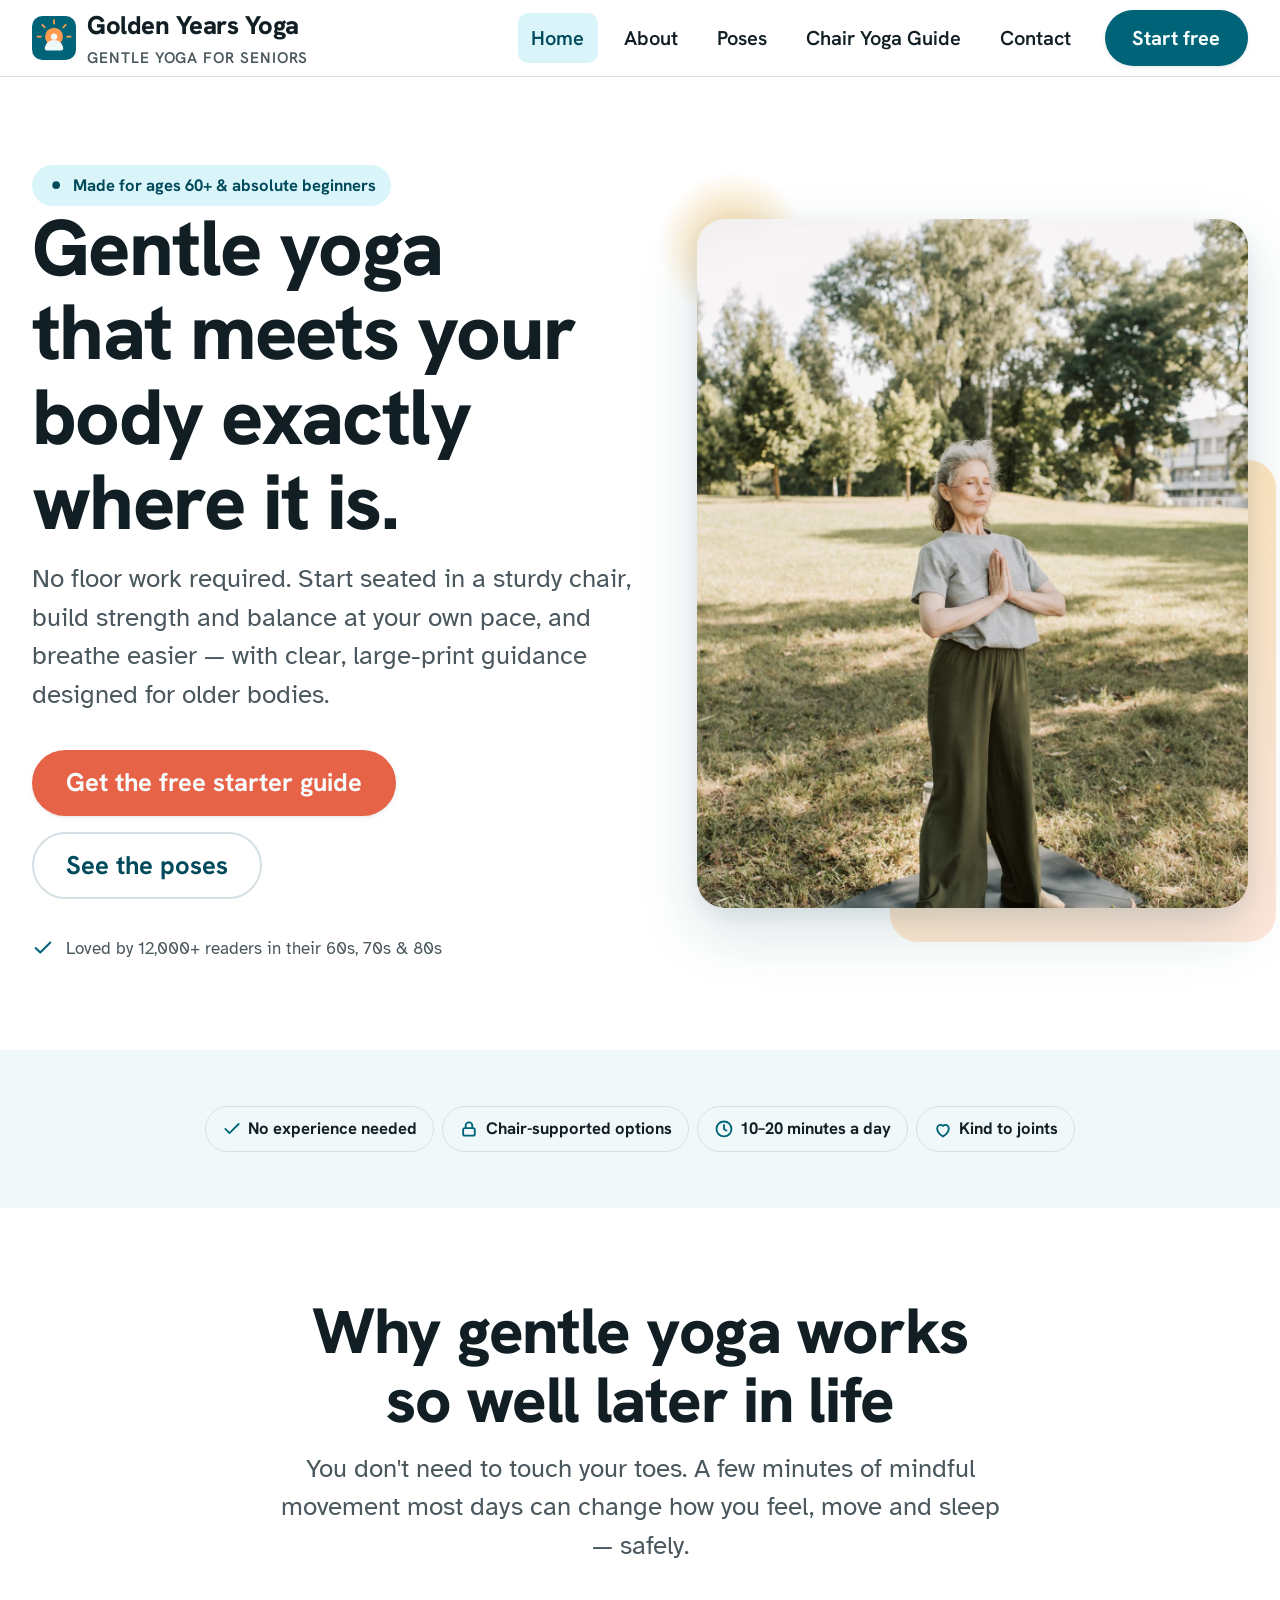
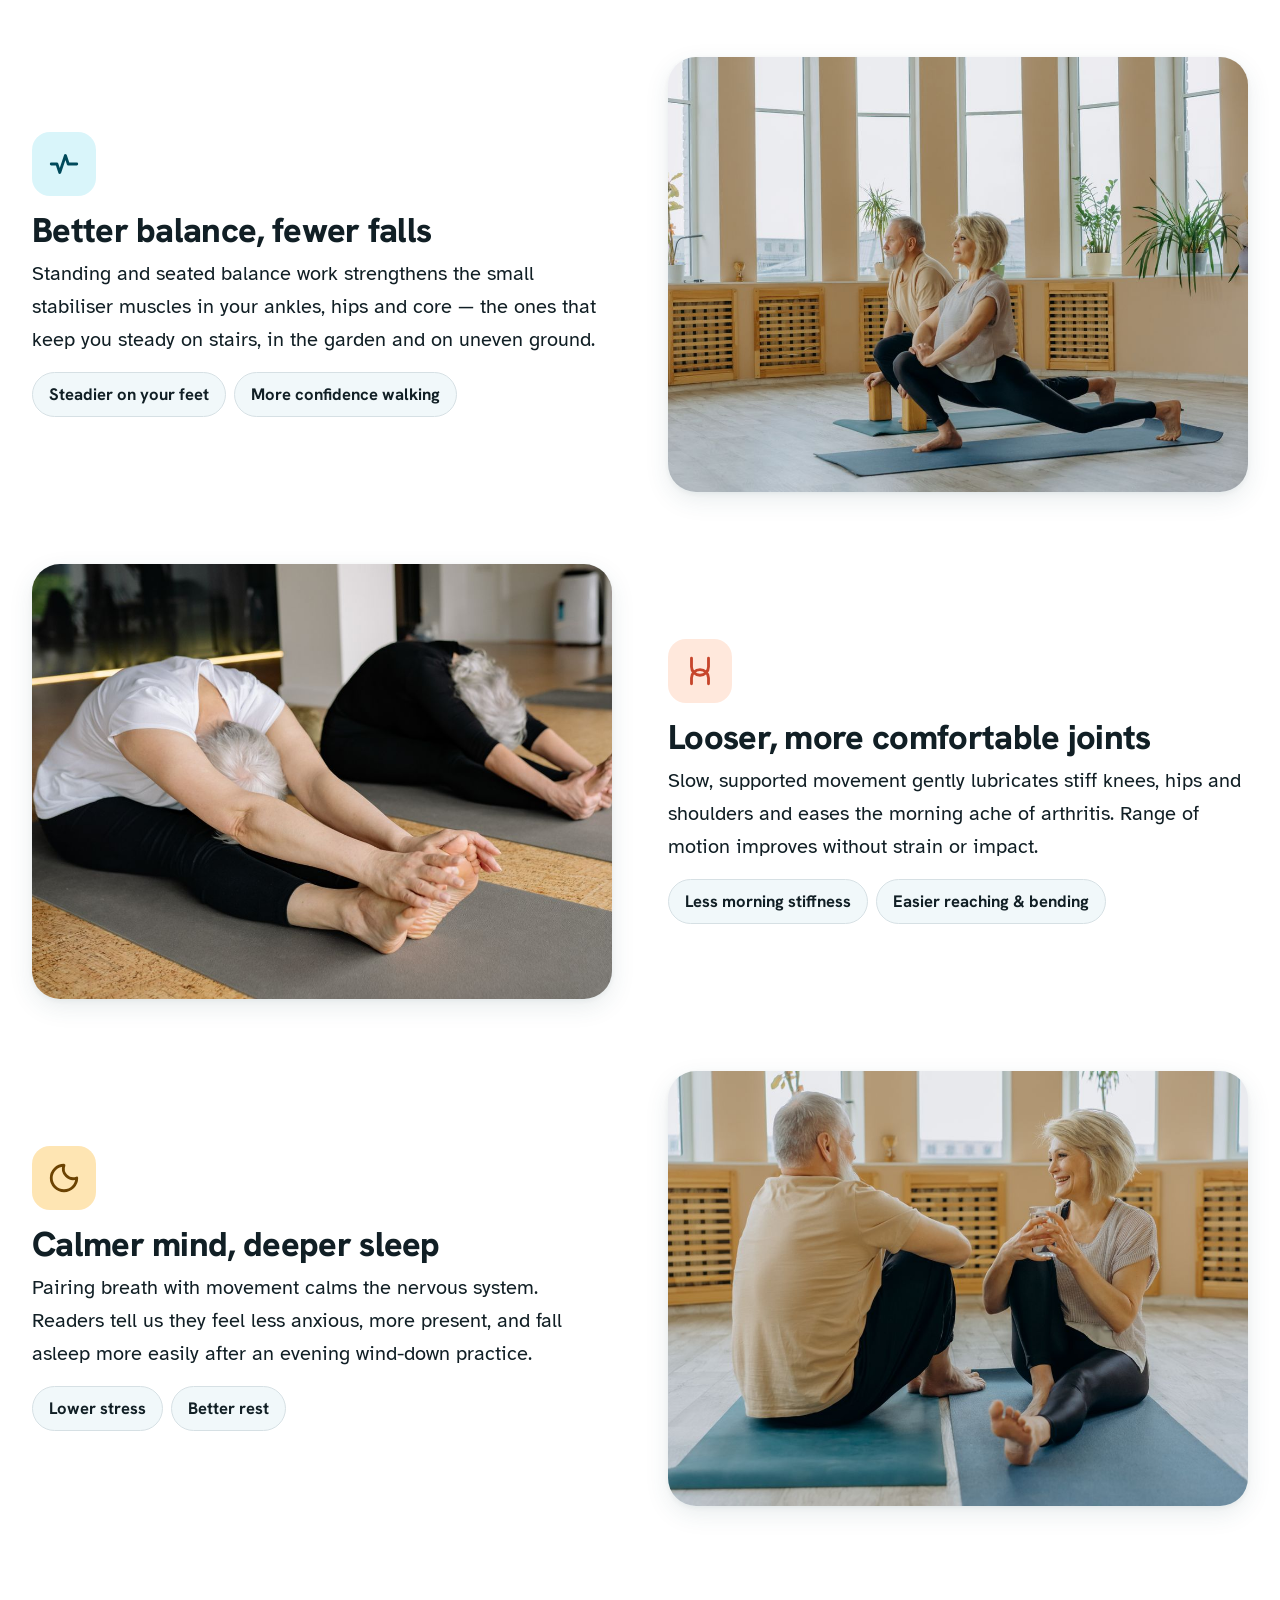
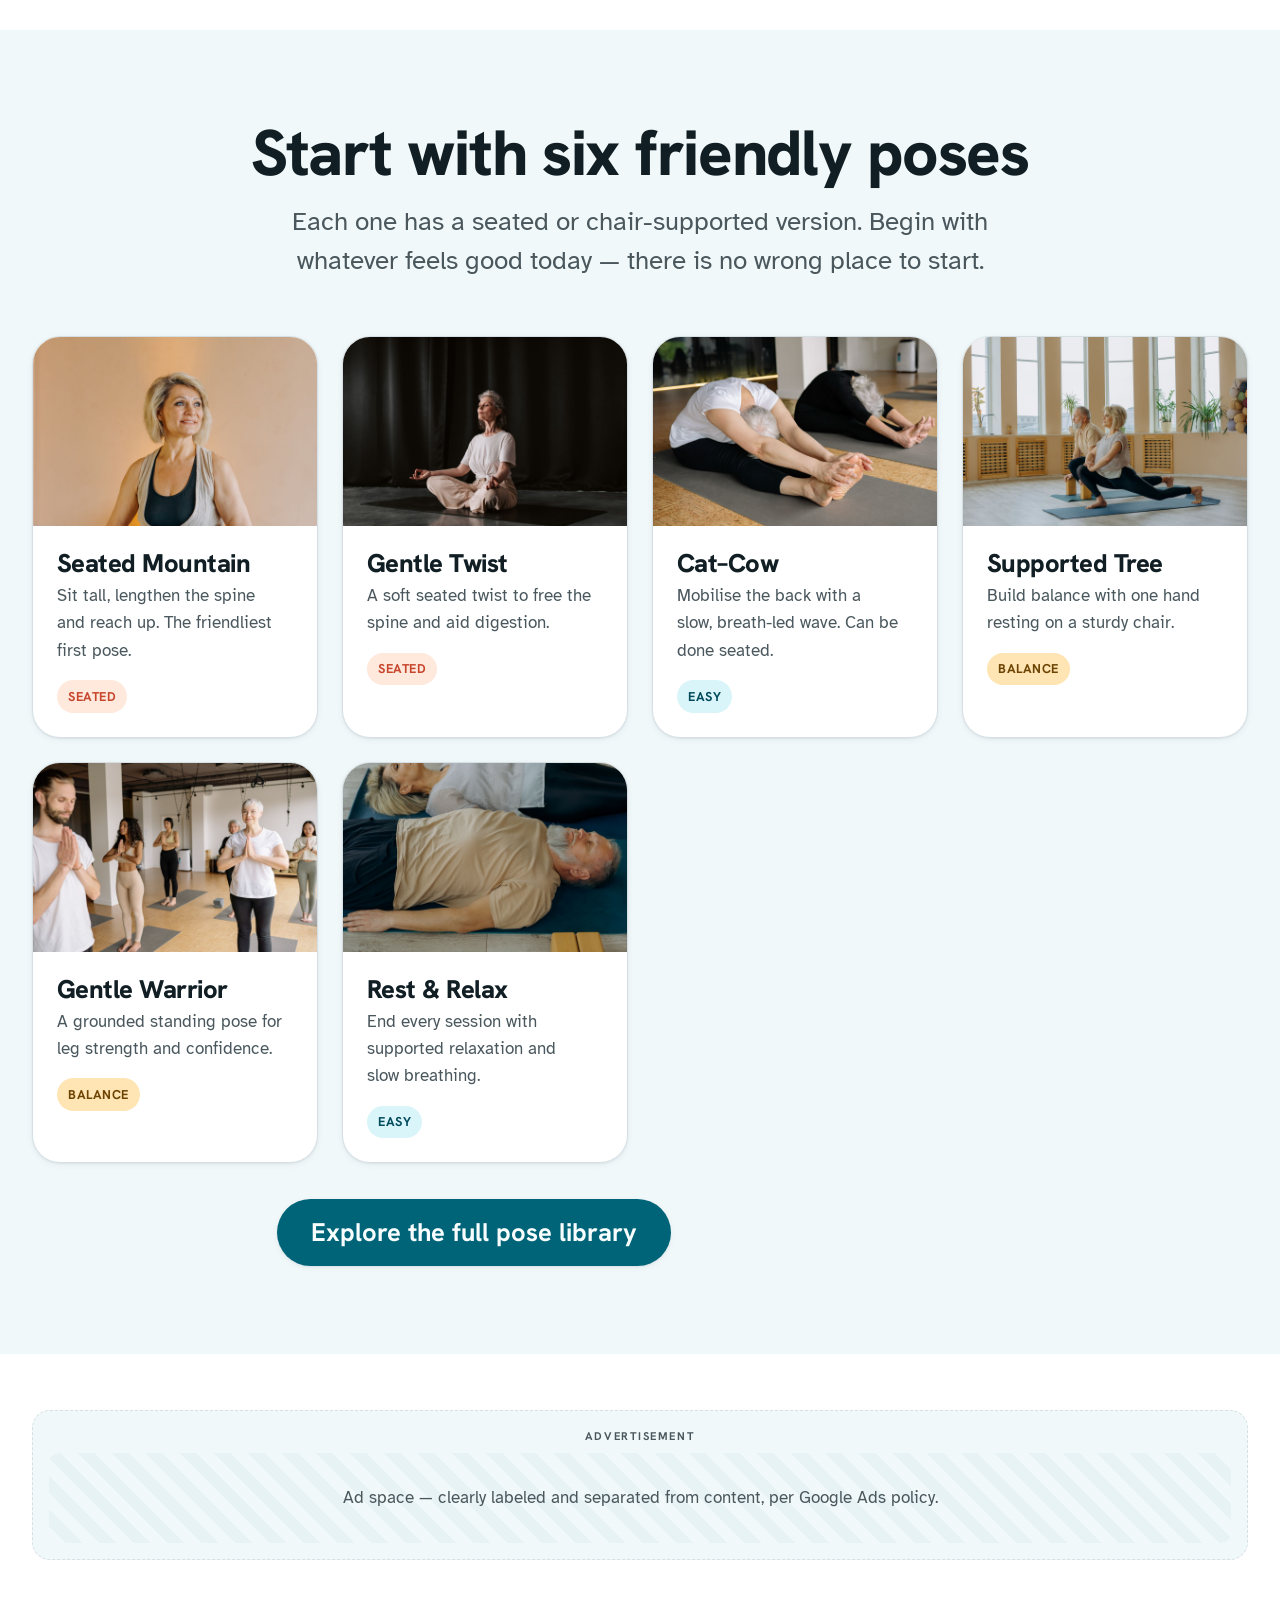
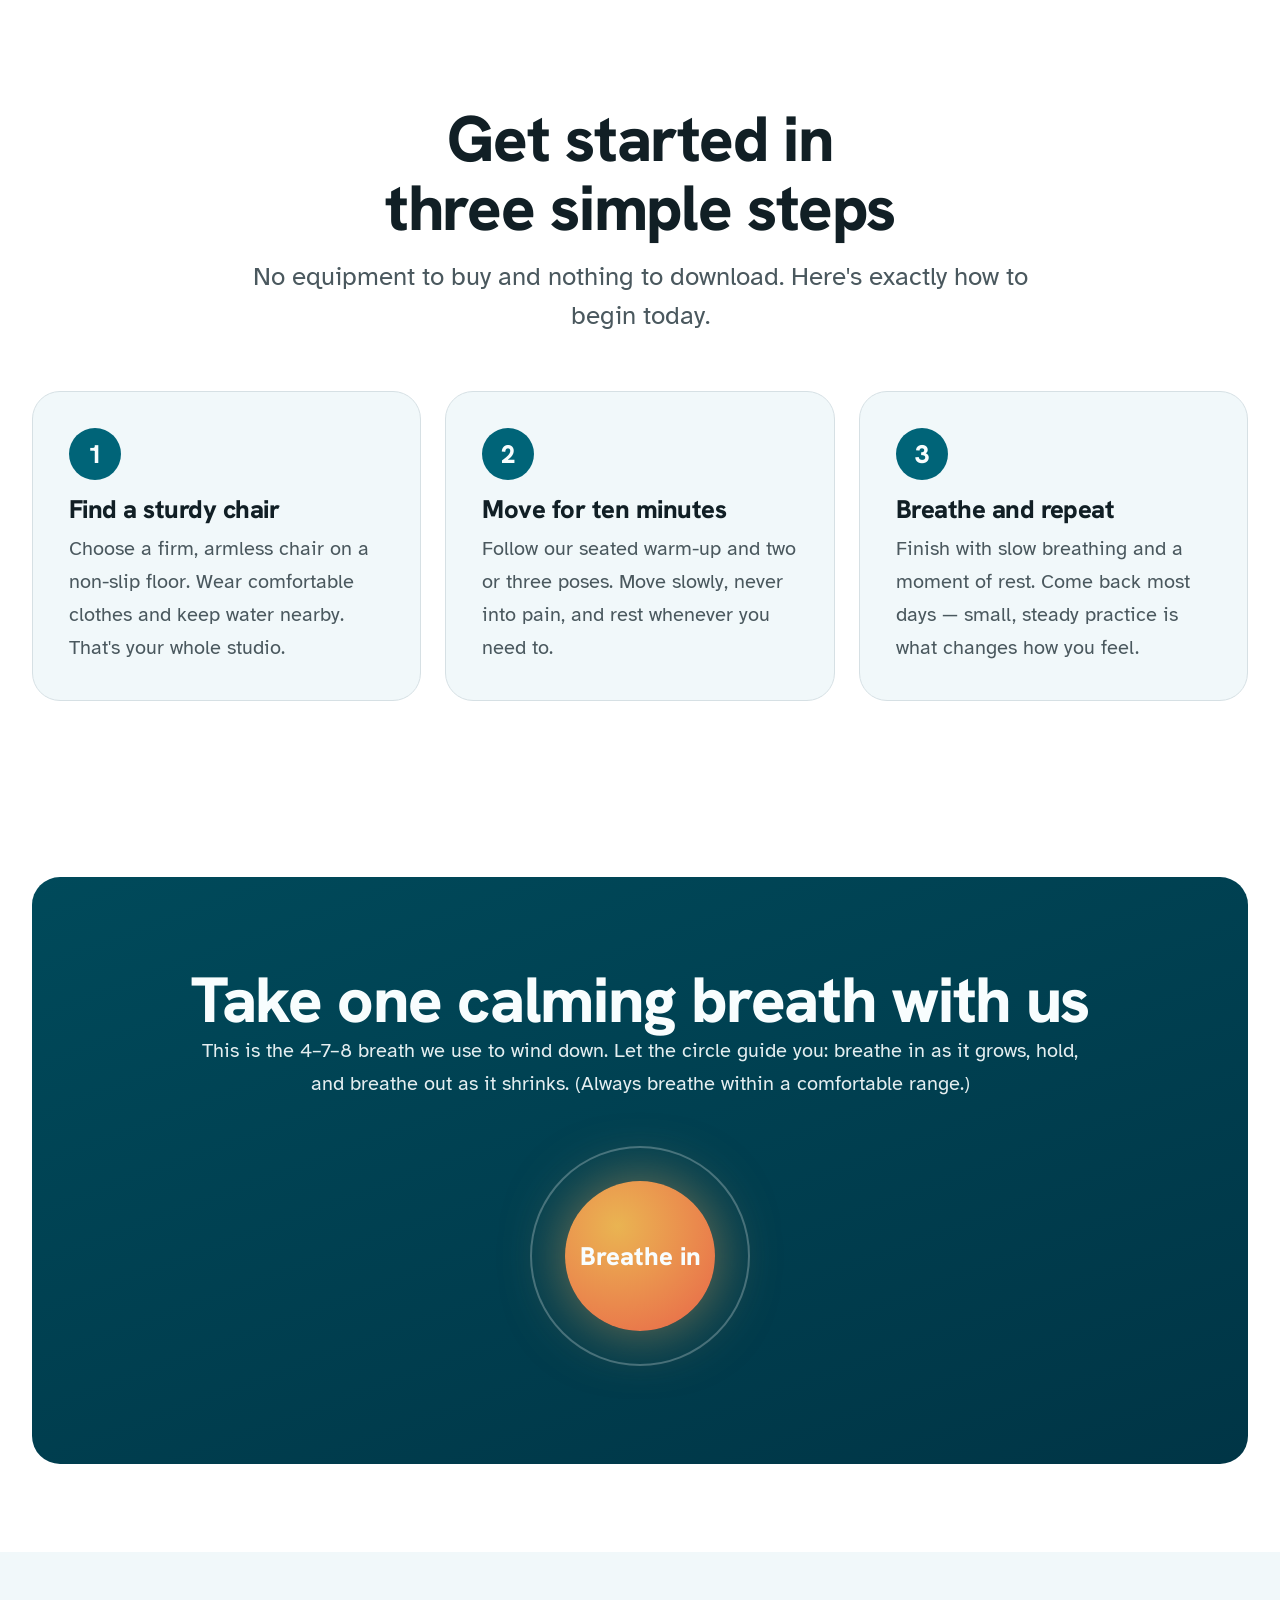
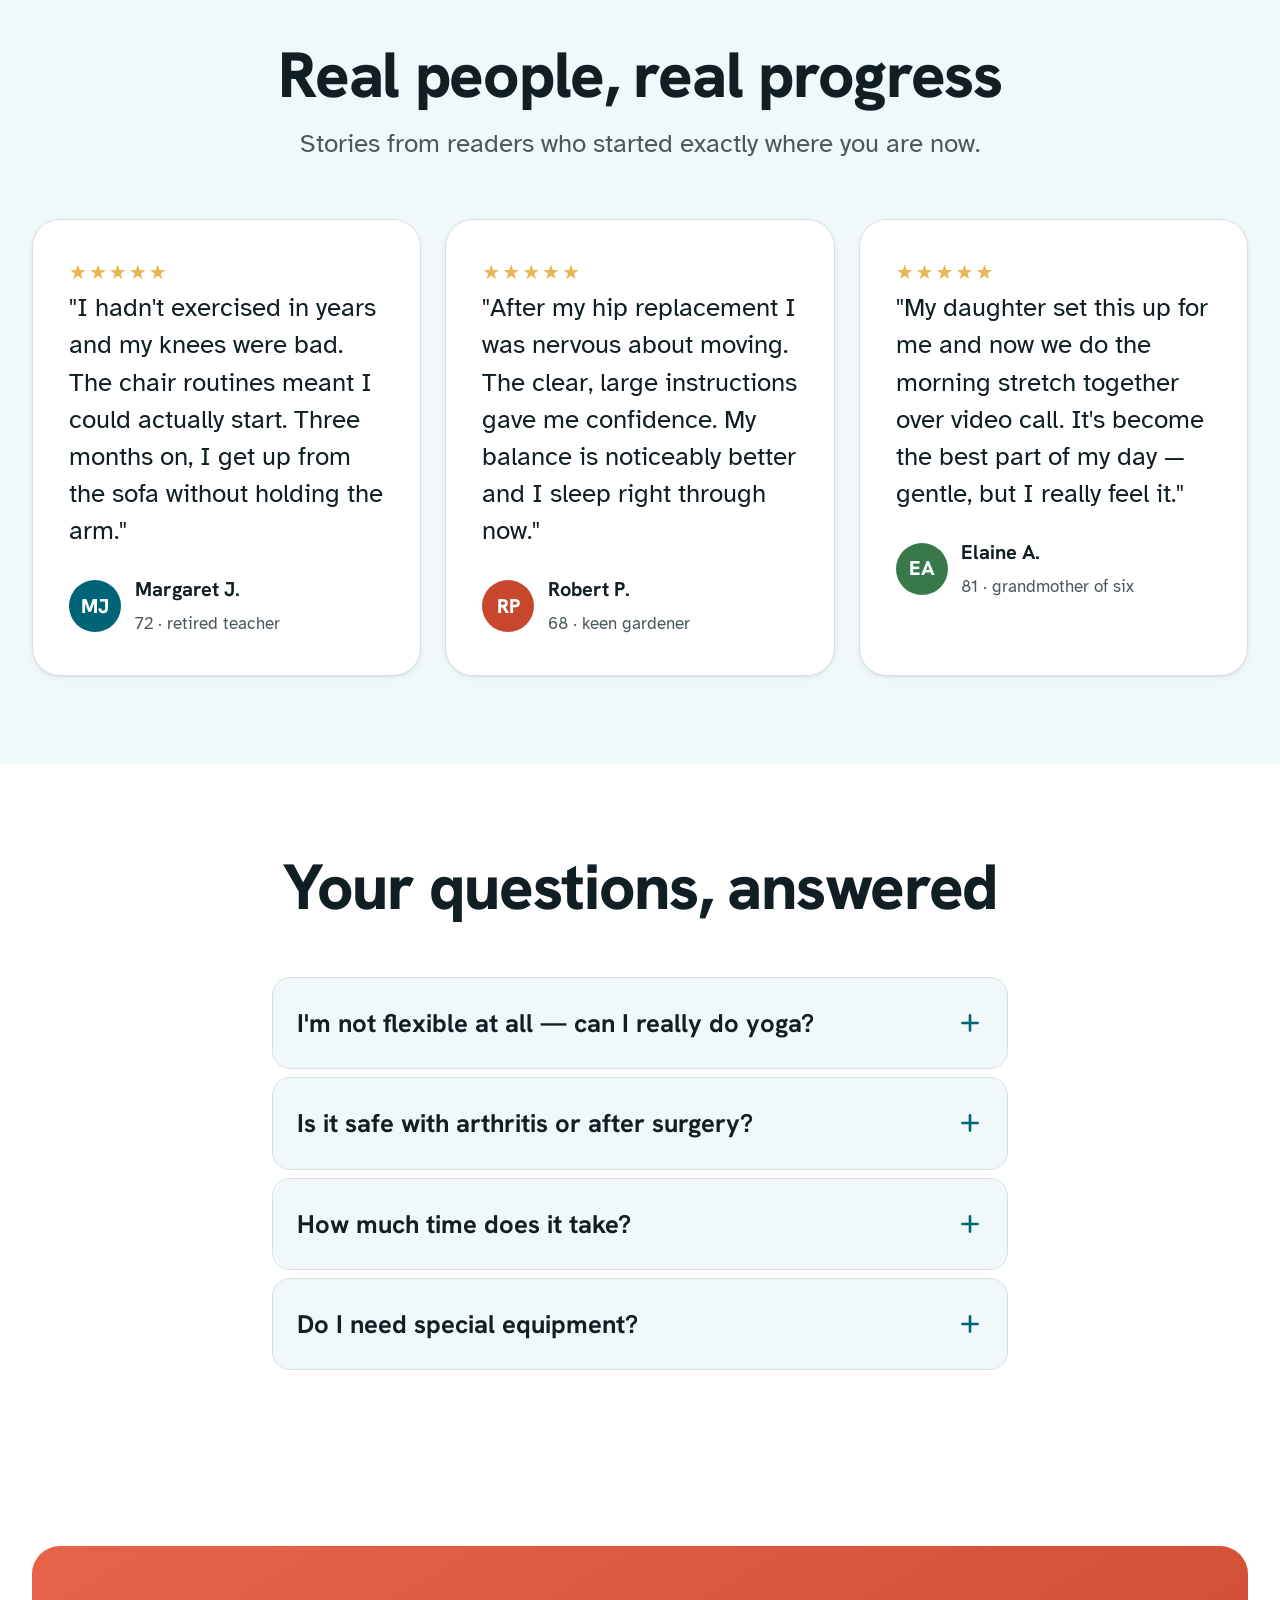
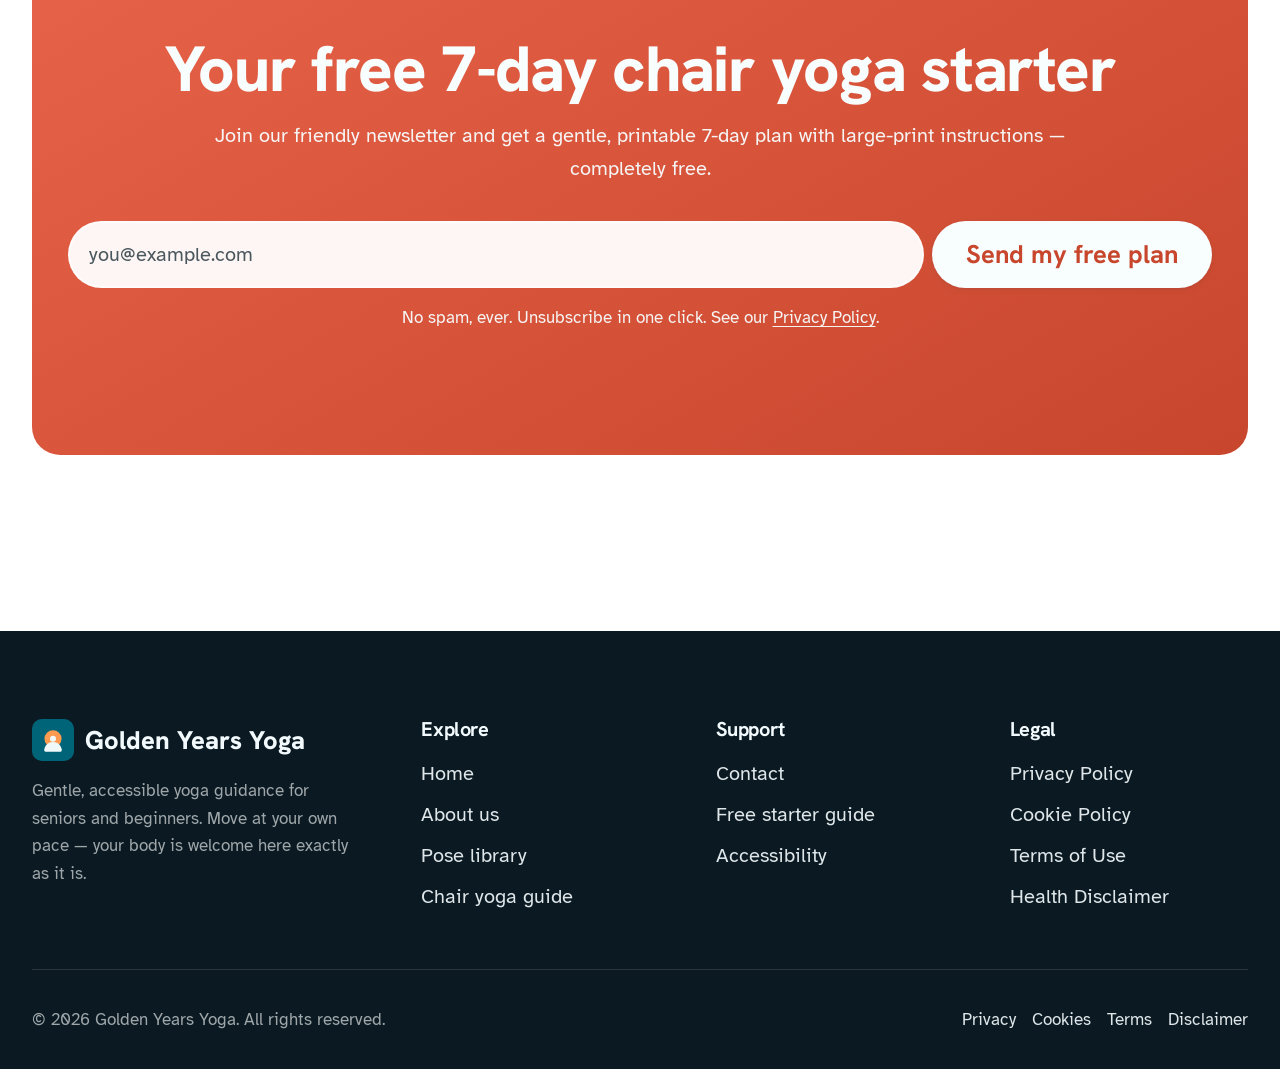
==== index.html @ d4f3085a "Update and rename index.htmll to index.html" ====
<!DOCTYPE html>
<html lang="en">
<head>
<!-- Privacy-friendly analytics by Plausible -->
<script async src="https://plausible.io/js/pa-NxhZZsJ4V24bDopFvyE9S.js"></script>
<script>
  window.plausible=window.plausible||function(){(plausible.q=plausible.q||[]).push(arguments)},plausible.init=plausible.init||function(i){plausible.o=i||{}};
  plausible.init()
</script>




  
  <meta charset="UTF-8" />
  <meta name="viewport" content="width=device-width, initial-scale=1.0" />
  <title>Golden Years Yoga — Gentle, Safe Yoga for Seniors & Beginners</title>
  <meta name="description" content="Golden Years Yoga makes gentle, joint-friendly yoga simple for seniors. Chair-supported poses, balance work and breathing — clear, large-print guidance you can start at home today, no experience needed." />
  <meta name="keywords" content="yoga for seniors, chair yoga, gentle yoga, senior fitness, balance exercises, yoga for beginners over 60" />
  <meta name="author" content="Golden Years Yoga" />
  <meta name="robots" content="index, follow" />
  <link rel="canonical" href="https://www.goldenyearsyoga.com/" />
  <meta name="theme-color" content="#15616d" />


  <!-- Open Graph -->
  <meta property="og:type" content="website" />
  <meta property="og:title" content="Golden Years Yoga — Gentle, Safe Yoga for Seniors" />
  <meta property="og:description" content="Chair-supported poses, balance and breathing for seniors. Clear, large-print guidance you can start at home today." />
  <meta property="og:url" content="https://www.goldenyearsyoga.com/" />

  <link rel="icon" type="image/svg+xml" href="assets/img/favicon.svg" />
  <link rel="apple-touch-icon" href="assets/img/favicon.svg" />
  <link rel="manifest" href="site.webmanifest" />

  <link rel="preconnect" href="https://fonts.googleapis.com" />
  <link rel="preconnect" href="https://fonts.gstatic.com" crossorigin />
  <link href="https://fonts.googleapis.com/css2?family=Hanken+Grotesk:wght@500;600;700;800&family=Atkinson+Hyperlegible:wght@400;700&display=swap" rel="stylesheet" />
  <link rel="stylesheet" href="assets/css/styles.css" />

  <!-- Structured data: Organization + medical-adjacent disclaimer context -->
  <script type="application/ld+json">
  {
    "@context": "https://schema.org",
    "@type": "Organization",
    "name": "Golden Years Yoga",
    "url": "https://www.goldenyearsyoga.com/",
    "description": "Gentle, chair-friendly yoga guidance for seniors and beginners.",
    "email": "contact@goldenyearsyoga.com",
    "areaServed": "Worldwide"
  }
  </script>
</head>
<body>
  <a class="skip-link" href="#main">Skip to main content</a>

  <!-- ============================ HEADER ============================ -->
  <header class="site-header">
    <div class="container">
      <nav class="nav" aria-label="Primary">
        <a class="brand" href="index.html" aria-label="Golden Years Yoga home">
          <svg class="brand__mark" viewBox="0 0 64 64" aria-hidden="true">
            <rect width="64" height="64" rx="15" fill="oklch(0.46 0.092 215)"/>
            <circle cx="32" cy="30" r="13" fill="oklch(0.78 0.15 55)"/>
            <g stroke="oklch(0.78 0.15 55)" stroke-width="2.6" stroke-linecap="round">
              <line x1="32" y1="6" x2="32" y2="11"/><line x1="15" y1="13" x2="18.5" y2="16.5"/>
              <line x1="49" y1="13" x2="45.5" y2="16.5"/><line x1="8" y1="30" x2="13" y2="30"/><line x1="56" y1="30" x2="51" y2="30"/>
            </g>
            <g fill="oklch(0.975 0.01 210)">
              <circle cx="32" cy="30" r="4.6"/>
              <path d="M32 35c-7 0-12 4.6-13.4 11.4-.4 2 1.1 3.6 3.1 3.6h20.6c2 0 3.5-1.6 3.1-3.6C44 39.6 39 35 32 35Z"/>
            </g>
          </svg>
          <span class="brand__name">Golden Years Yoga<small>Gentle yoga for seniors</small></span>
        </a>

        <button class="nav__toggle" aria-expanded="false" aria-controls="primary-nav" aria-label="Open menu">
          <svg viewBox="0 0 24 24" fill="none" stroke="currentColor" stroke-width="2.4" stroke-linecap="round"><line x1="4" y1="7" x2="20" y2="7"/><line x1="4" y1="12" x2="20" y2="12"/><line x1="4" y1="17" x2="20" y2="17"/></svg>
        </button>

        <ul class="nav__links" id="primary-nav">
          <li><a href="index.html" aria-current="page">Home</a></li>
          <li><a href="about.html">About</a></li>
          <li><a href="poses.html">Poses</a></li>
          <li><a href="chair-yoga.html">Chair Yoga Guide</a></li>
          <li><a href="contact.html">Contact</a></li>
          <li class="nav__cta"><a class="btn btn--primary" href="contact.html#start">Start free</a></li>
        </ul>
      </nav>
    </div>
  </header>

  <main id="main">
    <!-- ============================ HERO ============================ -->
    <section class="hero">
      <div class="container">
        <div class="hero__grid">
          <div class="hero__copy">
            <span class="eyebrow reveal">
              <svg viewBox="0 0 24 24" fill="currentColor" aria-hidden="true"><circle cx="12" cy="12" r="5"/></svg>
              Made for ages 60+ &amp; absolute beginners
            </span>
            <h1 class="reveal" data-delay="60">Gentle yoga that meets your body exactly where it is.</h1>
            <p class="lede reveal" data-delay="120">No floor work required. Start seated in a sturdy chair, build strength and balance at your own pace, and breathe easier — with clear, large-print guidance designed for older bodies.</p>
            <div class="hero__cta reveal" data-delay="180">
              <a class="btn btn--accent btn--lg" href="contact.html#start">Get the free starter guide</a>
              <a class="btn btn--ghost btn--lg" href="poses.html">See the poses</a>
            </div>
            <p class="hero__trust reveal" data-delay="240">
              <svg viewBox="0 0 24 24" width="22" height="22" fill="none" stroke="oklch(0.46 0.092 215)" stroke-width="2.2" stroke-linecap="round" stroke-linejoin="round" aria-hidden="true"><path d="M20 6 9 17l-5-5"/></svg>
              Loved by 12,000+ readers in their 60s, 70s &amp; 80s
            </p>
          </div>

          <!-- Hero photograph -->
          <div class="hero__art reveal" data-delay="120">
            <img src="assets/img/photos/p8939949.jpg" width="1200" height="1500"
                 alt="An older woman standing barefoot on a mat in a sunlit park, eyes closed and palms together at her heart in a calm, centring breath."
                 fetchpriority="high" />
          </div>
        </div>
      </div>
    </section>

    <!-- ===================== REASSURANCE STRIP ===================== -->
    <section class="section--tight bg-surface">
      <div class="container">
        <ul class="pill-row reveal" style="justify-content:center">
          <li class="pill"><svg viewBox="0 0 24 24" fill="none" stroke="currentColor" stroke-width="2.2" stroke-linecap="round" stroke-linejoin="round" aria-hidden="true"><path d="M20 6 9 17l-5-5"/></svg> No experience needed</li>
          <li class="pill"><svg viewBox="0 0 24 24" fill="none" stroke="currentColor" stroke-width="2.2" stroke-linecap="round" stroke-linejoin="round" aria-hidden="true"><rect x="5" y="11" width="14" height="9" rx="2"/><path d="M8 11V8a4 4 0 0 1 8 0v3"/></svg> Chair-supported options</li>
          <li class="pill"><svg viewBox="0 0 24 24" fill="none" stroke="currentColor" stroke-width="2.2" stroke-linecap="round" stroke-linejoin="round" aria-hidden="true"><circle cx="12" cy="12" r="9"/><path d="M12 7v5l3 2"/></svg> 10–20 minutes a day</li>
          <li class="pill"><svg viewBox="0 0 24 24" fill="none" stroke="currentColor" stroke-width="2.2" stroke-linecap="round" stroke-linejoin="round" aria-hidden="true"><path d="M12 21s-7-4.4-7-10a4 4 0 0 1 7-2.6A4 4 0 0 1 19 11c0 5.6-7 10-7 10Z"/></svg> Kind to joints</li>
        </ul>
      </div>
    </section>

    <!-- ========================= BENEFITS ========================= -->
    <section class="section" aria-labelledby="benefits-title">
      <div class="container">
        <div class="section-head section-head--center reveal">
          <h2 id="benefits-title">Why gentle yoga works so well later in life</h2>
          <p class="lede">You don't need to touch your toes. A few minutes of mindful movement most days can change how you feel, move and sleep — safely.</p>
        </div>

        <div class="features">
          <article class="feature reveal">
            <div>
              <span class="icon-chip" aria-hidden="true"><svg viewBox="0 0 24 24" fill="none" stroke="currentColor" stroke-width="2" stroke-linecap="round" stroke-linejoin="round"><path d="M3 12h4l2 6 4-12 2 6h6"/></svg></span>
              <h3>Better balance, fewer falls</h3>
              <p>Standing and seated balance work strengthens the small stabiliser muscles in your ankles, hips and core — the ones that keep you steady on stairs, in the garden and on uneven ground.</p>
              <ul class="pill-row" style="margin-top:1rem">
                <li class="pill">Steadier on your feet</li>
                <li class="pill">More confidence walking</li>
              </ul>
            </div>
            <div class="feature__art"><img src="assets/img/photos/p7500321.jpg" width="1200" height="900" alt="An older couple in a bright, plant-filled studio holding a supported low lunge, building leg and hip strength." loading="lazy" /></div>
          </article>

          <article class="feature reveal">
            <div>
              <span class="icon-chip icon-chip--accent" aria-hidden="true"><svg viewBox="0 0 24 24" fill="none" stroke="currentColor" stroke-width="2" stroke-linecap="round" stroke-linejoin="round"><path d="M6 3v6a6 6 0 0 0 12 0V3"/><path d="M6 21v-4a6 6 0 0 1 12 0v4"/></svg></span>
              <h3>Looser, more comfortable joints</h3>
              <p>Slow, supported movement gently lubricates stiff knees, hips and shoulders and eases the morning ache of arthritis. Range of motion improves without strain or impact.</p>
              <ul class="pill-row" style="margin-top:1rem">
                <li class="pill">Less morning stiffness</li>
                <li class="pill">Easier reaching &amp; bending</li>
              </ul>
            </div>
            <div class="feature__art"><img src="assets/img/photos/p8436479.jpg" width="1200" height="900" alt="Two older women in a seated forward fold, gently lengthening the spine and the backs of the legs." loading="lazy" /></div>
          </article>

          <article class="feature reveal">
            <div>
              <span class="icon-chip icon-chip--gold" aria-hidden="true"><svg viewBox="0 0 24 24" fill="none" stroke="currentColor" stroke-width="2" stroke-linecap="round" stroke-linejoin="round"><path d="M12 3a9 9 0 1 0 9 9 7 7 0 0 1-9-9Z"/></svg></span>
              <h3>Calmer mind, deeper sleep</h3>
              <p>Pairing breath with movement calms the nervous system. Readers tell us they feel less anxious, more present, and fall asleep more easily after an evening wind-down practice.</p>
              <ul class="pill-row" style="margin-top:1rem">
                <li class="pill">Lower stress</li>
                <li class="pill">Better rest</li>
              </ul>
            </div>
            <div class="feature__art"><img src="assets/img/photos/p7530582.jpg" width="1200" height="900" alt="A relaxed older couple sitting on their mats, smiling together and sharing a glass of water after class." loading="lazy" /></div>
          </article>
        </div>
      </div>
    </section>

    <!-- ====================== POSE GALLERY ======================== -->
    <section class="section bg-surface" aria-labelledby="poses-title">
      <div class="container">
        <div class="section-head section-head--center reveal">
          <h2 id="poses-title">Start with six friendly poses</h2>
          <p class="lede">Each one has a seated or chair-supported version. Begin with whatever feels good today — there is no wrong place to start.</p>
        </div>

        <div class="pose-grid">
          <article class="pose-card reveal">
            <div class="pose-card__art"><img src="assets/img/photos/p7500708.jpg" width="600" height="400" alt="A smiling older woman sitting tall and cross-legged on a yoga mat." loading="lazy" /></div>
            <div class="pose-card__body"><h3>Seated Mountain</h3><p>Sit tall, lengthen the spine and reach up. The friendliest first pose.</p><span class="tag tag--seated">Seated</span></div>
          </article>
          <article class="pose-card reveal" data-delay="60">
            <div class="pose-card__art"><img src="assets/img/photos/p8939837.jpg" width="600" height="400" alt="An older woman sitting cross-legged in calm meditation with an upright, relaxed spine." loading="lazy" /></div>
            <div class="pose-card__body"><h3>Gentle Twist</h3><p>A soft seated twist to free the spine and aid digestion.</p><span class="tag tag--seated">Seated</span></div>
          </article>
          <article class="pose-card reveal" data-delay="120">
            <div class="pose-card__art"><img src="assets/img/photos/p8436479.jpg" width="600" height="400" alt="Two older women folding gently forward over their legs to stretch the back." loading="lazy" /></div>
            <div class="pose-card__body"><h3>Cat–Cow</h3><p>Mobilise the back with a slow, breath-led wave. Can be done seated.</p><span class="tag tag--easy">Easy</span></div>
          </article>
          <article class="pose-card reveal">
            <div class="pose-card__art"><img src="assets/img/photos/p7500321.jpg" width="600" height="400" alt="An older couple balancing in a supported standing lunge in a sunlit studio." loading="lazy" /></div>
            <div class="pose-card__body"><h3>Supported Tree</h3><p>Build balance with one hand resting on a sturdy chair.</p><span class="tag tag--balance">Balance</span></div>
          </article>
          <article class="pose-card reveal" data-delay="60">
            <div class="pose-card__art"><img src="assets/img/photos/p8436692.jpg" width="600" height="400" alt="A standing yoga class, including older adults, with palms pressed together at the heart." loading="lazy" /></div>
            <div class="pose-card__body"><h3>Gentle Warrior</h3><p>A grounded standing pose for leg strength and confidence.</p><span class="tag tag--balance">Balance</span></div>
          </article>
          <article class="pose-card reveal" data-delay="120">
            <div class="pose-card__art"><img src="assets/img/photos/p7500662.jpg" width="600" height="400" alt="An older couple lying side by side in relaxation pose at the end of a session." loading="lazy" /></div>
            <div class="pose-card__body"><h3>Rest &amp; Relax</h3><p>End every session with supported relaxation and slow breathing.</p><span class="tag tag--easy">Easy</span></div>
          </article>
        </div>
        <p class="text-center" style="margin-top:2.25rem">
          <a class="btn btn--primary btn--lg" href="poses.html">Explore the full pose library</a>
        </p>
      </div>
    </section>

    <!-- ===================== AD SLOT (labeled) ==================== -->
    <div class="container">
      <aside class="ad-slot" aria-label="Advertisement">
        <span class="ad-slot__label">Advertisement</span>
        <div class="ad-slot__area">Ad space — clearly labeled and separated from content, per Google Ads policy.</div>
      </aside>
    </div>

    <!-- ====================== START STEPS ========================= -->
    <section class="section" aria-labelledby="start-title">
      <div class="container">
        <div class="section-head section-head--center reveal">
          <h2 id="start-title">Get started in three simple steps</h2>
          <p class="lede">No equipment to buy and nothing to download. Here's exactly how to begin today.</p>
        </div>
        <ol class="steps" style="list-style:none;padding:0">
          <li class="step reveal">
            <div class="step__num" aria-hidden="true">1</div>
            <h3>Find a sturdy chair</h3>
            <p>Choose a firm, armless chair on a non-slip floor. Wear comfortable clothes and keep water nearby. That's your whole studio.</p>
          </li>
          <li class="step reveal" data-delay="80">
            <div class="step__num" aria-hidden="true">2</div>
            <h3>Move for ten minutes</h3>
            <p>Follow our seated warm-up and two or three poses. Move slowly, never into pain, and rest whenever you need to.</p>
          </li>
          <li class="step reveal" data-delay="160">
            <div class="step__num" aria-hidden="true">3</div>
            <h3>Breathe and repeat</h3>
            <p>Finish with slow breathing and a moment of rest. Come back most days — small, steady practice is what changes how you feel.</p>
          </li>
        </ol>
      </div>
    </section>

    <!-- ===================== BREATHE WIDGET ======================= -->
    <section class="section" aria-labelledby="breathe-title">
      <div class="container">
        <div class="breathe reveal">
          <h2 id="breathe-title">Take one calming breath with us</h2>
          <p>This is the 4–7–8 breath we use to wind down. Let the circle guide you: breathe in as it grows, hold, and breathe out as it shrinks. (Always breathe within a comfortable range.)</p>
          <div class="breathe__stage">
            <div class="breathe__halo" aria-hidden="true"></div>
            <div class="breathe__circle" data-breathe-label aria-hidden="true">Breathe in</div>
          </div>
          <p class="sr-only">A guided breathing animation: inhale for four seconds, hold for seven, exhale for eight.</p>
        </div>
      </div>
    </section>

    <!-- ====================== TESTIMONIALS ======================== -->
    <section class="section bg-surface" aria-labelledby="loved-title">
      <div class="container">
        <div class="section-head section-head--center reveal">
          <h2 id="loved-title">Real people, real progress</h2>
          <p class="lede">Stories from readers who started exactly where you are now.</p>
        </div>
        <div class="quotes">
          <figure class="quote reveal">
            <div class="stars" aria-label="5 out of 5 stars">★★★★★</div>
            <blockquote>"I hadn't exercised in years and my knees were bad. The chair routines meant I could actually start. Three months on, I get up from the sofa without holding the arm."</blockquote>
            <figcaption class="quote__by">
              <span class="avatar" style="background:oklch(0.46 0.092 215)" aria-hidden="true">MJ</span>
              <span><span class="quote__name">Margaret J.</span><br><span class="quote__meta">72 · retired teacher</span></span>
            </figcaption>
          </figure>
          <figure class="quote reveal" data-delay="80">
            <div class="stars" aria-label="5 out of 5 stars">★★★★★</div>
            <blockquote>"After my hip replacement I was nervous about moving. The clear, large instructions gave me confidence. My balance is noticeably better and I sleep right through now."</blockquote>
            <figcaption class="quote__by">
              <span class="avatar" style="background:oklch(0.57 0.17 33)" aria-hidden="true">RP</span>
              <span><span class="quote__name">Robert P.</span><br><span class="quote__meta">68 · keen gardener</span></span>
            </figcaption>
          </figure>
          <figure class="quote reveal" data-delay="160">
            <div class="stars" aria-label="5 out of 5 stars">★★★★★</div>
            <blockquote>"My daughter set this up for me and now we do the morning stretch together over video call. It's become the best part of my day — gentle, but I really feel it."</blockquote>
            <figcaption class="quote__by">
              <span class="avatar" style="background:oklch(0.52 0.10 150)" aria-hidden="true">EA</span>
              <span><span class="quote__name">Elaine A.</span><br><span class="quote__meta">81 · grandmother of six</span></span>
            </figcaption>
          </figure>
        </div>
      </div>
    </section>

    <!-- =========================== FAQ ============================ -->
    <section class="section" aria-labelledby="faq-title">
      <div class="container-narrow">
        <div class="section-head section-head--center reveal">
          <h2 id="faq-title">Your questions, answered</h2>
        </div>
        <div class="faq reveal">
          <details>
            <summary>I'm not flexible at all — can I really do yoga?<span class="faq__icon" aria-hidden="true"><svg viewBox="0 0 24 24" width="26" height="26" fill="none" stroke="currentColor" stroke-width="2.4" stroke-linecap="round"><line x1="12" y1="5" x2="12" y2="19"/><line x1="5" y1="12" x2="19" y2="12"/></svg></span></summary>
            <div><p>Absolutely. Flexibility is a <em>result</em> of practice, not a requirement to begin. Every pose here has a seated or chair-supported version, and you only ever move within your own comfortable range.</p></div>
          </details>
          <details>
            <summary>Is it safe with arthritis or after surgery?<span class="faq__icon" aria-hidden="true"><svg viewBox="0 0 24 24" width="26" height="26" fill="none" stroke="currentColor" stroke-width="2.4" stroke-linecap="round"><line x1="12" y1="5" x2="12" y2="19"/><line x1="5" y1="12" x2="19" y2="12"/></svg></span></summary>
            <div><p>Gentle yoga is widely recommended for joint health, but everybody is different. Please read our <a href="disclaimer.html">health disclaimer</a> and check with your doctor or physiotherapist before starting any new exercise — especially after surgery or with a medical condition.</p></div>
          </details>
          <details>
            <summary>How much time does it take?<span class="faq__icon" aria-hidden="true"><svg viewBox="0 0 24 24" width="26" height="26" fill="none" stroke="currentColor" stroke-width="2.4" stroke-linecap="round"><line x1="12" y1="5" x2="12" y2="19"/><line x1="5" y1="12" x2="19" y2="12"/></svg></span></summary>
            <div><p>As little as ten minutes a day makes a real difference. Consistency matters far more than length — a short daily practice beats an occasional long one.</p></div>
          </details>
          <details>
            <summary>Do I need special equipment?<span class="faq__icon" aria-hidden="true"><svg viewBox="0 0 24 24" width="26" height="26" fill="none" stroke="currentColor" stroke-width="2.4" stroke-linecap="round"><line x1="12" y1="5" x2="12" y2="19"/><line x1="5" y1="12" x2="19" y2="12"/></svg></span></summary>
            <div><p>No. A sturdy chair and comfortable clothes are enough. A yoga mat and a cushion are nice once you're settled in, but never required to start.</p></div>
          </details>
        </div>
      </div>
    </section>

    <!-- ====================== CTA + NEWSLETTER ==================== -->
    <section class="section">
      <div class="container">
        <div class="cta-band reveal">
          <h2>Your free 7-day chair yoga starter</h2>
          <p>Join our friendly newsletter and get a gentle, printable 7-day plan with large-print instructions — completely free.</p>
          <form class="newsletter" action="contact.html" method="get" aria-label="Newsletter sign-up">
            <label class="sr-only" for="hero-email">Your email address</label>
            <input id="hero-email" type="email" name="email" placeholder="you@example.com" autocomplete="email" required />
            <button class="btn btn--light btn--lg" type="submit">Send my free plan</button>
          </form>
          <p style="margin-top:1rem;font-size:var(--step--1)">No spam, ever. Unsubscribe in one click. See our <a href="privacy-policy.html" style="color:inherit;text-decoration:underline">Privacy Policy</a>.</p>
        </div>
      </div>
    </section>
  </main>

  <!-- ============================ FOOTER ============================ -->
  <footer class="site-footer">
    <div class="container">
      <div class="footer-grid">
        <div>
          <span class="footer-brand">
            <svg viewBox="0 0 64 64" aria-hidden="true">
              <rect width="64" height="64" rx="15" fill="oklch(0.46 0.092 215)"/>
              <circle cx="32" cy="30" r="13" fill="oklch(0.78 0.15 55)"/>
              <g fill="oklch(0.975 0.01 210)"><circle cx="32" cy="30" r="4.6"/><path d="M32 35c-7 0-12 4.6-13.4 11.4-.4 2 1.1 3.6 3.1 3.6h20.6c2 0 3.5-1.6 3.1-3.6C44 39.6 39 35 32 35Z"/></g>
            </svg>
            Golden Years Yoga
          </span>
          <p class="footer-disclaimer">Gentle, accessible yoga guidance for seniors and beginners. Move at your own pace — your body is welcome here exactly as it is.</p>
        </div>
        <div class="footer-col">
          <h4>Explore</h4>
          <ul>
            <li><a href="index.html">Home</a></li>
            <li><a href="about.html">About us</a></li>
            <li><a href="poses.html">Pose library</a></li>
            <li><a href="chair-yoga.html">Chair yoga guide</a></li>
          </ul>
        </div>
        <div class="footer-col">
          <h4>Support</h4>
          <ul>
            <li><a href="contact.html">Contact</a></li>
            <li><a href="contact.html#start">Free starter guide</a></li>
            <li><a href="accessibility.html">Accessibility</a></li>
          </ul>
        </div>
        <div class="footer-col">
          <h4>Legal</h4>
          <ul>
            <li><a href="privacy-policy.html">Privacy Policy</a></li>
            <li><a href="cookie-policy.html">Cookie Policy</a></li>
            <li><a href="terms.html">Terms of Use</a></li>
            <li><a href="disclaimer.html">Health Disclaimer</a></li>
          </ul>
        </div>
      </div>
      <div class="footer-bottom">
        <p>© <span data-year>2026</span> Golden Years Yoga. All rights reserved.</p>
        <nav aria-label="Legal">
          <a href="privacy-policy.html">Privacy</a>
          <a href="cookie-policy.html">Cookies</a>
          <a href="terms.html">Terms</a>
          <a href="disclaimer.html">Disclaimer</a>
        </nav>
      </div>
    </div>
  </footer>

  <script src="assets/js/main.js" defer></script>
</body>
</html>
---- assets/css/styles.css ----
/* ==========================================================================
   Golden Years Yoga — Design System
   Theme: Clear & Bright (deep teal + warm coral on white)
   Type:  Hanken Grotesk (display) + Atkinson Hyperlegible (body, low-vision)
   ========================================================================== */

/* ----- Tokens ------------------------------------------------------------- */
:root {
  /* Color (OKLCH) */
  --bg: oklch(1 0 0);
  --surface: oklch(0.975 0.008 210);
  --surface-2: oklch(0.955 0.012 210);
  --ink: oklch(0.23 0.022 225);
  --muted: oklch(0.45 0.02 225);
  --line: oklch(0.90 0.012 220);

  --primary: oklch(0.46 0.092 215);
  --primary-strong: oklch(0.37 0.082 215);
  --primary-tint: oklch(0.95 0.03 210);
  --primary-tint-2: oklch(0.90 0.045 208);

  --accent: oklch(0.66 0.17 33);
  --accent-strong: oklch(0.57 0.17 33);
  --accent-tint: oklch(0.95 0.035 45);

  --gold: oklch(0.80 0.13 80);
  --gold-soft: oklch(0.93 0.07 85);

  --on-color: oklch(0.99 0.005 210);

  /* Typography */
  --font-display: "Hanken Grotesk", system-ui, sans-serif;
  --font-body: "Atkinson Hyperlegible", system-ui, sans-serif;

  /* Fluid type scale (base 19px, ratio ~1.25) */
  --step--1: clamp(0.95rem, 0.92rem + 0.15vw, 1.05rem);
  --step-0: clamp(1.1rem, 1.05rem + 0.25vw, 1.25rem);
  --step-1: clamp(1.35rem, 1.25rem + 0.5vw, 1.6rem);
  --step-2: clamp(1.65rem, 1.45rem + 1vw, 2.15rem);
  --step-3: clamp(2rem, 1.6rem + 1.9vw, 2.95rem);
  --step-4: clamp(2.45rem, 1.8rem + 3vw, 4rem);
  --step-5: clamp(2.9rem, 1.9rem + 4.6vw, 4.9rem);

  /* Space */
  --space-3xs: 0.25rem;
  --space-2xs: 0.5rem;
  --space-xs: 0.75rem;
  --space-s: 1rem;
  --space-m: 1.5rem;
  --space-l: 2.25rem;
  --space-xl: 3.5rem;
  --space-2xl: 5.5rem;
  --space-3xl: 8rem;

  /* Radius & shadow */
  --radius-s: 10px;
  --radius-m: 18px;
  --radius-l: 28px;
  --radius-pill: 999px;
  --shadow-s: 0 1px 2px oklch(0.4 0.03 225 / 0.08), 0 2px 6px oklch(0.4 0.03 225 / 0.06);
  --shadow-m: 0 8px 24px oklch(0.4 0.05 225 / 0.10), 0 2px 6px oklch(0.4 0.05 225 / 0.06);
  --shadow-l: 0 24px 60px oklch(0.4 0.06 225 / 0.16), 0 8px 20px oklch(0.4 0.06 225 / 0.08);

  /* Motion */
  --ease-out-quart: cubic-bezier(0.25, 1, 0.5, 1);
  --ease-out-expo: cubic-bezier(0.16, 1, 0.3, 1);

  /* Layout */
  --container: 76rem;
  --container-narrow: 46rem;

  /* Z-index scale */
  --z-base: 1;
  --z-sticky: 100;
  --z-dropdown: 200;
  --z-modal: 400;
  --z-toast: 600;
}

/* ----- Reset / base ------------------------------------------------------- */
*, *::before, *::after { box-sizing: border-box; }
* { margin: 0; }

html { -webkit-text-size-adjust: 100%; scroll-behavior: smooth; }
@media (prefers-reduced-motion: reduce) { html { scroll-behavior: auto; } }

body {
  font-family: var(--font-body);
  font-size: var(--step-0);
  line-height: 1.65;
  color: var(--ink);
  background: var(--bg);
  -webkit-font-smoothing: antialiased;
  text-rendering: optimizeLegibility;
  overflow-x: hidden;
}

img, svg, picture { display: block; max-width: 100%; height: auto; }
svg { height: auto; }

h1, h2, h3, h4 {
  font-family: var(--font-display);
  font-weight: 800;
  line-height: 1.08;
  letter-spacing: -0.02em;
  color: var(--ink);
  text-wrap: balance;
}
h1 { font-size: var(--step-5); }
h2 { font-size: var(--step-4); }
h3 { font-size: var(--step-2); }
h4 { font-size: var(--step-1); font-weight: 700; }

p { text-wrap: pretty; }
p, li { max-width: 68ch; }

a { color: var(--primary-strong); text-underline-offset: 3px; text-decoration-thickness: 2px; }
a:hover { color: var(--accent-strong); }

strong { font-weight: 700; }

/* Focus — highly visible for low-vision users */
:focus-visible {
  outline: 3px solid var(--accent);
  outline-offset: 3px;
  border-radius: 4px;
}

/* ----- Layout helpers ----------------------------------------------------- */
.container { width: min(100% - 2.5rem, var(--container)); margin-inline: auto; }
.container-narrow { width: min(100% - 2.5rem, var(--container-narrow)); margin-inline: auto; }
.section { padding-block: var(--space-2xl); }
.section--tight { padding-block: var(--space-xl); }
.stack > * + * { margin-top: var(--space-s); }
.lede { font-size: var(--step-1); color: var(--muted); line-height: 1.5; max-width: 60ch; }

.eyebrow {
  display: inline-flex; align-items: center; gap: 0.5rem;
  font-family: var(--font-display); font-weight: 700;
  font-size: var(--step--1); color: var(--primary-strong);
  background: var(--primary-tint);
  padding: 0.4em 0.9em; border-radius: var(--radius-pill);
}
.eyebrow svg { width: 1.1em; height: 1.1em; }

/* Skip link */
.skip-link {
  position: absolute; left: 1rem; top: -4rem;
  background: var(--primary-strong); color: var(--on-color);
  padding: 0.75rem 1.25rem; border-radius: var(--radius-s);
  z-index: var(--z-toast); font-weight: 700;
  transition: top 0.2s var(--ease-out-quart);
}
.skip-link:focus { top: 1rem; color: var(--on-color); }

/* ----- Buttons ------------------------------------------------------------ */
.btn {
  --_bg: var(--primary);
  --_fg: var(--on-color);
  display: inline-flex; align-items: center; justify-content: center;
  gap: 0.6rem;
  font-family: var(--font-display); font-weight: 700;
  font-size: var(--step-0);
  line-height: 1; text-decoration: none;
  padding: 1rem 1.6rem; min-height: 54px;
  background: var(--_bg); color: var(--_fg);
  border: 2px solid transparent; border-radius: var(--radius-pill);
  cursor: pointer;
  transition: transform 0.25s var(--ease-out-quart), background 0.25s var(--ease-out-quart), box-shadow 0.25s var(--ease-out-quart);
  box-shadow: var(--shadow-s);
}
.btn:hover { transform: translateY(-2px); box-shadow: var(--shadow-m); color: var(--_fg); }
.btn:active { transform: translateY(0); }
.btn--primary { --_bg: var(--primary); }
.btn--primary:hover { --_bg: var(--primary-strong); }
.btn--accent { --_bg: var(--accent); }
.btn--accent:hover { --_bg: var(--accent-strong); }
.btn--ghost {
  --_bg: transparent; --_fg: var(--primary-strong);
  border-color: var(--line); box-shadow: none;
}
.btn--ghost:hover { --_bg: var(--primary-tint); --_fg: var(--primary-strong); border-color: var(--primary-tint-2); }
.btn--lg { font-size: var(--step-1); padding: 1.15rem 2rem; min-height: 62px; }
.btn svg { width: 1.2em; height: 1.2em; }

/* ----- Header / nav ------------------------------------------------------- */
.site-header {
  position: sticky; top: 0; z-index: var(--z-sticky);
  background: oklch(1 0 0 / 0.85);
  backdrop-filter: saturate(1.4) blur(12px);
  border-bottom: 1px solid var(--line);
}
.nav {
  display: flex; align-items: center; justify-content: space-between;
  gap: var(--space-m); min-height: 76px;
}
.brand {
  display: inline-flex; align-items: center; gap: 0.7rem;
  font-family: var(--font-display); font-weight: 800;
  font-size: var(--step-1); color: var(--ink); text-decoration: none;
  letter-spacing: -0.02em;
}
.brand:hover { color: var(--ink); }
.brand__mark { width: 44px; height: 44px; flex: none; }
.brand__name small { display: block; font-size: 0.6em; font-weight: 600; color: var(--muted); letter-spacing: 0.06em; text-transform: uppercase; }

.nav__links { display: flex; align-items: center; gap: var(--space-xs); list-style: none; padding: 0; }
.nav__links a:not(.btn) {
  display: inline-block; text-decoration: none; color: var(--ink);
  font-family: var(--font-display); font-weight: 600; font-size: var(--step-0);
  padding: 0.55rem 0.85rem; border-radius: var(--radius-s);
}
.nav__links a:not(.btn):hover, .nav__links a:not(.btn)[aria-current="page"] { background: var(--primary-tint); color: var(--primary-strong); }
.nav__cta { margin-left: var(--space-2xs); }

.nav__toggle {
  display: none; align-items: center; justify-content: center;
  width: 52px; height: 52px; border: 2px solid var(--line);
  background: var(--bg); border-radius: var(--radius-s); cursor: pointer;
}
.nav__toggle svg { width: 28px; height: 28px; }

@media (max-width: 60rem) {
  .nav__toggle { display: inline-flex; }
  .nav__links {
    position: absolute; left: 0; right: 0; top: 100%;
    flex-direction: column; align-items: stretch; gap: 0;
    background: var(--bg); border-bottom: 1px solid var(--line);
    box-shadow: var(--shadow-m); padding: var(--space-s);
    max-height: 0; overflow: hidden; visibility: hidden;
    transition: max-height 0.3s var(--ease-out-quart), visibility 0.3s;
  }
  .nav__links.is-open { max-height: 32rem; visibility: visible; }
  .nav__links a:not(.btn) { padding: 0.9rem 1rem; font-size: var(--step-1); }
  .nav__cta { margin: var(--space-2xs) 0 0; }
  .nav__cta .btn { width: 100%; }
}

/* ----- Hero --------------------------------------------------------------- */
.hero { position: relative; padding-block: var(--space-2xl) var(--space-2xl); overflow: hidden; }
.hero__bg { position: absolute; inset: 0; z-index: -1; }
.hero__grid {
  display: grid; gap: var(--space-xl); align-items: center;
  grid-template-columns: 1.05fr 0.95fr;
}
@media (max-width: 56rem) { .hero__grid { grid-template-columns: 1fr; } }
.hero h1 { margin-bottom: var(--space-s); }
.hero .lede { margin-bottom: var(--space-l); }
.hero__cta { display: flex; flex-wrap: wrap; gap: var(--space-s); }
.hero__trust {
  margin-top: var(--space-l); display: flex; align-items: center; gap: 0.75rem;
  color: var(--muted); font-size: var(--step--1);
}
.hero__art { position: relative; }
.hero__art img {
  position: relative; z-index: 1;
  width: 100%; aspect-ratio: 4 / 5; object-fit: cover; object-position: center 30%;
  border-radius: var(--radius-l); box-shadow: var(--shadow-l);
}
/* brand panel + sun glow behind the hero photo */
.hero__art::before {
  content: ""; position: absolute; z-index: 0;
  right: -5%; bottom: -5%; width: 70%; height: 70%;
  border-radius: var(--radius-l);
  background: linear-gradient(150deg, var(--gold-soft), var(--accent-tint));
}
.hero__art::after {
  content: ""; position: absolute; z-index: 0;
  top: -7%; left: -7%; width: 150px; height: 150px; border-radius: 50%;
  background: radial-gradient(circle, var(--gold) 0%, transparent 70%); opacity: 0.6;
}
.hero__art svg { width: 100%; height: auto; }

/* Breathing ring */
.breath-ring { transform-origin: center; animation: breathe 11s var(--ease-out-quart) infinite; }
@keyframes breathe {
  0%, 100% { transform: scale(0.86); opacity: 0.55; }
  45% { transform: scale(1.06); opacity: 0.95; }
  55% { transform: scale(1.06); opacity: 0.95; }
}

/* ----- Pills / badges ----------------------------------------------------- */
.pill-row { display: flex; flex-wrap: wrap; gap: var(--space-2xs); list-style: none; padding: 0; }
.pill {
  display: inline-flex; align-items: center; gap: 0.4rem;
  background: var(--surface); border: 1px solid var(--line);
  border-radius: var(--radius-pill); padding: 0.5rem 1rem;
  font-size: var(--step--1); font-weight: 700; font-family: var(--font-display);
}
.pill svg { width: 1.2em; height: 1.2em; color: var(--primary); }

/* ----- Section heading ---------------------------------------------------- */
.section-head { max-width: 60ch; margin-bottom: var(--space-xl); }
.section-head--center { margin-inline: auto; text-align: center; }
.section-head--center .lede { margin-inline: auto; }
.section-head h2 { margin-bottom: var(--space-s); }

/* ----- Feature rows (alternating, not card grid) -------------------------- */
.feature {
  display: grid; gap: var(--space-xl); align-items: center;
  grid-template-columns: 1fr 1fr;
  padding-block: var(--space-l);
}
.feature:nth-child(even) .feature__art { order: -1; }
@media (max-width: 52rem) {
  .feature { grid-template-columns: 1fr; gap: var(--space-m); }
  .feature:nth-child(even) .feature__art { order: 0; }
}
.feature__art {
  border-radius: var(--radius-l); overflow: hidden;
  box-shadow: var(--shadow-m); background: var(--surface);
}
.feature__art img { width: 100%; height: 100%; aspect-ratio: 4 / 3; object-fit: cover; display: block; }
.feature__art svg { width: 100%; max-width: 360px; }
.feature h3 { margin-bottom: var(--space-2xs); }
.feature .icon-chip { margin-bottom: var(--space-s); }

.icon-chip {
  display: inline-grid; place-items: center; width: 64px; height: 64px;
  border-radius: var(--radius-m); background: var(--primary-tint); color: var(--primary-strong);
}
.icon-chip--accent { background: var(--accent-tint); color: var(--accent-strong); }
.icon-chip--gold { background: var(--gold-soft); color: oklch(0.42 0.09 70); }
.icon-chip svg { width: 34px; height: 34px; }

/* ----- Pose gallery ------------------------------------------------------- */
.pose-grid {
  display: grid; gap: var(--space-m);
  grid-template-columns: repeat(auto-fit, minmax(250px, 1fr));
}
.pose-card {
  background: var(--bg); border: 1px solid var(--line); border-radius: var(--radius-l);
  overflow: hidden; box-shadow: var(--shadow-s);
  transition: transform 0.3s var(--ease-out-quart), box-shadow 0.3s var(--ease-out-quart);
}
.pose-card:hover { transform: translateY(-4px); box-shadow: var(--shadow-l); }
.pose-card__art { aspect-ratio: 3 / 2; overflow: hidden; background: var(--surface-2); }
.pose-card__art img { width: 100%; height: 100%; object-fit: cover; display: block; transition: transform 0.5s var(--ease-out-quart); }
.pose-card:hover .pose-card__art img { transform: scale(1.05); }
.pose-card__body { padding: var(--space-m); }
.pose-card__body h3 { font-size: var(--step-1); margin-bottom: var(--space-3xs); }
.pose-card__body p { color: var(--muted); font-size: var(--step--1); }
.tag {
  display: inline-block; margin-top: var(--space-s);
  font-family: var(--font-display); font-weight: 700; font-size: 0.8rem;
  letter-spacing: 0.04em; text-transform: uppercase;
  padding: 0.35rem 0.7rem; border-radius: var(--radius-pill);
}
.tag--easy { background: var(--primary-tint); color: var(--primary-strong); }
.tag--seated { background: var(--accent-tint); color: var(--accent-strong); }
.tag--balance { background: var(--gold-soft); color: oklch(0.42 0.09 70); }

/* ----- Steps (real numbered sequence) ------------------------------------- */
.steps { display: grid; gap: var(--space-m); grid-template-columns: repeat(3, 1fr); counter-reset: step; }
@media (max-width: 52rem) { .steps { grid-template-columns: 1fr; } }
.step {
  position: relative; background: var(--surface); border: 1px solid var(--line);
  border-radius: var(--radius-l); padding: var(--space-l);
}
.step__num {
  display: grid; place-items: center; width: 52px; height: 52px; border-radius: var(--radius-pill);
  background: var(--primary); color: var(--on-color);
  font-family: var(--font-display); font-weight: 800; font-size: var(--step-1);
  margin-bottom: var(--space-s);
}
.step h3 { font-size: var(--step-1); margin-bottom: var(--space-2xs); }
.step p { color: var(--muted); }

/* ----- Breathe widget ----------------------------------------------------- */
.breathe {
  background: linear-gradient(160deg, var(--primary-strong), oklch(0.30 0.07 220));
  color: var(--on-color); border-radius: var(--radius-l);
  padding: var(--space-2xl) var(--space-l); text-align: center; position: relative; overflow: hidden;
}
.breathe h2, .breathe p { color: var(--on-color); }
.breathe p { margin-inline: auto; opacity: 0.92; }
.breathe__stage { display: grid; place-items: center; margin: var(--space-l) auto 0; width: 240px; height: 240px; position: relative; }
.breathe__circle {
  width: 150px; height: 150px; border-radius: 50%;
  background: radial-gradient(circle at 35% 30%, var(--gold), var(--accent));
  display: grid; place-items: center;
  font-family: var(--font-display); font-weight: 800; font-size: var(--step-1); color: var(--on-color);
  box-shadow: 0 0 60px oklch(0.8 0.13 70 / 0.5);
  animation: breathe-widget 19s ease-in-out infinite;
}
.breathe__halo { position: absolute; width: 220px; height: 220px; border-radius: 50%; border: 2px solid oklch(1 0 0 / 0.25); animation: breathe-widget 19s ease-in-out infinite; }
@keyframes breathe-widget {
  0% { transform: scale(0.7); }
  21% { transform: scale(1.08); }        /* inhale 4s */
  58% { transform: scale(1.08); }        /* hold 7s */
  100% { transform: scale(0.7); }        /* exhale 8s */
}

/* ----- Testimonials ------------------------------------------------------- */
.quotes { display: grid; gap: var(--space-m); grid-template-columns: repeat(auto-fit, minmax(280px, 1fr)); }
.quote {
  background: var(--bg); border: 1px solid var(--line); border-radius: var(--radius-l);
  padding: var(--space-l); box-shadow: var(--shadow-s);
}
.quote blockquote { font-size: var(--step-1); line-height: 1.45; margin-bottom: var(--space-m); }
.quote__by { display: flex; align-items: center; gap: 0.85rem; }
.avatar {
  width: 52px; height: 52px; border-radius: 50%; flex: none; display: grid; place-items: center;
  font-family: var(--font-display); font-weight: 800; color: var(--on-color); font-size: var(--step-0);
}
.quote__name { font-weight: 700; font-family: var(--font-display); }
.quote__meta { color: var(--muted); font-size: var(--step--1); }
.stars { color: var(--gold); letter-spacing: 2px; }

/* ----- FAQ (native details) ----------------------------------------------- */
.faq { display: grid; gap: var(--space-2xs); }
.faq details {
  background: var(--surface); border: 1px solid var(--line); border-radius: var(--radius-m);
  overflow: hidden;
}
.faq summary {
  cursor: pointer; list-style: none; padding: var(--space-m);
  font-family: var(--font-display); font-weight: 700; font-size: var(--step-1);
  display: flex; align-items: center; justify-content: space-between; gap: var(--space-s);
}
.faq summary::-webkit-details-marker { display: none; }
.faq summary .faq__icon { flex: none; transition: transform 0.3s var(--ease-out-quart); color: var(--primary); }
.faq details[open] summary .faq__icon { transform: rotate(45deg); }
.faq details > div { padding: 0 var(--space-m) var(--space-m); color: var(--muted); }

/* ----- CTA band ----------------------------------------------------------- */
.cta-band {
  background: linear-gradient(150deg, var(--accent), var(--accent-strong));
  color: var(--on-color); border-radius: var(--radius-l);
  padding: var(--space-2xl) var(--space-l); text-align: center; position: relative; overflow: hidden;
}
.cta-band h2, .cta-band p { color: var(--on-color); }
.cta-band p { margin: var(--space-s) auto var(--space-l); opacity: 0.95; }
.cta-band .btn--ghost { color: var(--on-color); border-color: oklch(1 0 0 / 0.6); }
.cta-band .btn--ghost:hover { background: oklch(1 0 0 / 0.15); color: var(--on-color); border-color: var(--on-color); }
.cta-band .btn--light { background: var(--on-color); color: var(--accent-strong); }
.cta-band .btn--light:hover { background: var(--bg); color: var(--accent-strong); }

/* ----- Newsletter --------------------------------------------------------- */
.newsletter { display: flex; flex-wrap: wrap; gap: var(--space-2xs); justify-content: center; margin-top: var(--space-l); }
.newsletter input {
  flex: 1 1 16rem; min-height: 54px; padding: 0 1.2rem;
  border: 2px solid oklch(1 0 0 / 0.6); border-radius: var(--radius-pill);
  font-family: var(--font-body); font-size: var(--step-0); background: oklch(1 0 0 / 0.95); color: var(--ink);
}
.newsletter input::placeholder { color: var(--muted); }
.newsletter input:focus-visible { outline-color: var(--on-color); }

/* ----- Ad slots (Google Ads policy compliant: labeled, non-deceptive) ----- */
.ad-slot {
  margin-block: var(--space-xl);
  border: 1px dashed var(--line); border-radius: var(--radius-m);
  background: var(--surface);
  padding: var(--space-s);
  text-align: center;
}
.ad-slot__label {
  display: block; font-family: var(--font-display); font-weight: 700;
  font-size: 0.7rem; letter-spacing: 0.14em; text-transform: uppercase;
  color: var(--muted); margin-bottom: var(--space-2xs);
}
.ad-slot__area {
  min-height: 90px; display: grid; place-items: center;
  color: var(--muted); font-size: var(--step--1);
  background: repeating-linear-gradient(45deg, var(--surface), var(--surface) 12px, var(--surface-2) 12px, var(--surface-2) 24px);
  border-radius: var(--radius-s);
}

/* ----- Article (content pages) -------------------------------------------- */
.article-layout { display: grid; gap: var(--space-xl); grid-template-columns: minmax(0, 1fr) 18rem; align-items: start; }
@media (max-width: 60rem) { .article-layout { grid-template-columns: 1fr; } }
.prose > * + * { margin-top: var(--space-m); }
.prose h2 { font-size: var(--step-3); margin-top: var(--space-l); }
.prose h3 { font-size: var(--step-1); margin-top: var(--space-m); }
.prose ul, .prose ol { padding-left: 1.3em; }
.prose li + li { margin-top: var(--space-2xs); }
.prose img, .prose svg { border-radius: var(--radius-m); }
.callout {
  background: var(--primary-tint); border: 1px solid var(--primary-tint-2);
  border-radius: var(--radius-m); padding: var(--space-m);
}
.callout--warm { background: var(--accent-tint); border-color: oklch(0.88 0.05 45); }
.callout strong { color: var(--primary-strong); }
.aside-card {
  background: var(--surface); border: 1px solid var(--line); border-radius: var(--radius-l);
  padding: var(--space-l); position: sticky; top: 96px;
}
.aside-card h3 { font-size: var(--step-1); margin-bottom: var(--space-s); }
.aside-photo { width: 100%; aspect-ratio: 4 / 3; object-fit: cover; border-radius: var(--radius-m); box-shadow: var(--shadow-s); }
.toc { list-style: none; padding: 0; display: grid; gap: var(--space-3xs); }
.toc a { display: block; padding: 0.4rem 0.6rem; border-radius: var(--radius-s); text-decoration: none; color: var(--ink); }
.toc a:hover { background: var(--primary-tint); color: var(--primary-strong); }

/* Page hero (interior pages) */
.page-hero { background: linear-gradient(170deg, var(--primary-tint), var(--bg)); padding-block: var(--space-2xl) var(--space-xl); position: relative; overflow: hidden; }
.page-hero h1 { font-size: var(--step-4); margin-bottom: var(--space-s); }
.breadcrumb { list-style: none; padding: 0; display: flex; flex-wrap: wrap; gap: 0.5rem; color: var(--muted); font-size: var(--step--1); margin-bottom: var(--space-m); }
.breadcrumb a { color: var(--muted); }
.breadcrumb li + li::before { content: "/"; margin-right: 0.5rem; color: var(--line); }

/* ----- Forms -------------------------------------------------------------- */
.field { display: grid; gap: var(--space-2xs); margin-bottom: var(--space-m); }
.field label { font-family: var(--font-display); font-weight: 700; font-size: var(--step-0); }
.field .hint { color: var(--muted); font-size: var(--step--1); }
.field input, .field textarea, .field select {
  font-family: var(--font-body); font-size: var(--step-0); color: var(--ink);
  padding: 0.85rem 1rem; min-height: 54px;
  border: 2px solid var(--line); border-radius: var(--radius-m); background: var(--bg);
}
.field textarea { min-height: 150px; resize: vertical; }
.field input:focus-visible, .field textarea:focus-visible, .field select:focus-visible { border-color: var(--primary); outline-offset: 1px; }

/* ----- Footer ------------------------------------------------------------- */
.site-footer { background: oklch(0.21 0.025 230); color: oklch(0.92 0.01 220); padding-block: var(--space-2xl) var(--space-l); margin-top: var(--space-2xl); }
.site-footer a { color: oklch(0.92 0.01 220); text-decoration: none; }
.site-footer a:hover { color: var(--gold); }
.footer-grid { display: grid; gap: var(--space-xl); grid-template-columns: 1.4fr 1fr 1fr 1fr; }
@media (max-width: 60rem) { .footer-grid { grid-template-columns: 1fr 1fr; } }
@media (max-width: 36rem) { .footer-grid { grid-template-columns: 1fr; } }
.footer-brand { display: inline-flex; align-items: center; gap: 0.7rem; font-family: var(--font-display); font-weight: 800; font-size: var(--step-1); color: oklch(0.98 0.01 220); margin-bottom: var(--space-s); }
.footer-brand svg { width: 42px; height: 42px; }
.footer-col h4 { color: oklch(0.98 0.01 220); font-size: var(--step-0); margin-bottom: var(--space-s); }
.footer-col ul { list-style: none; padding: 0; display: grid; gap: var(--space-2xs); }
.footer-disclaimer { font-size: var(--step--1); color: oklch(0.72 0.01 220); max-width: 100%; }
.footer-bottom {
  border-top: 1px solid oklch(0.32 0.02 230); margin-top: var(--space-xl); padding-top: var(--space-l);
  display: flex; flex-wrap: wrap; gap: var(--space-s); justify-content: space-between; align-items: center;
  color: oklch(0.72 0.01 220); font-size: var(--step--1);
}
.footer-bottom nav { display: flex; flex-wrap: wrap; gap: var(--space-s); }

/* ----- Decorative --------------------------------------------------------- */
.blob { position: absolute; z-index: -1; filter: blur(8px); opacity: 0.5; pointer-events: none; }
.wave-divider { display: block; width: 100%; height: auto; color: var(--surface); }

/* ----- Reveal animation (purely additive; content is visible by default) --
   Elements are NEVER hidden at rest — only the optional `.in` entrance plays.
   So no-JS, crawlers and non-scrolling renderers always see full content. */
@media (prefers-reduced-motion: no-preference) {
  .reveal.in { animation: reveal-up 0.7s var(--ease-out-expo) both; }
}
@keyframes reveal-up {
  from { opacity: 0; transform: translateY(24px); }
  to { opacity: 1; transform: none; }
}

@media (prefers-reduced-motion: reduce) {
  .breath-ring, .breathe__circle, .breathe__halo { animation: none !important; }
  .btn:hover, .pose-card:hover, .quote:hover { transform: none; }
  .pose-card:hover .pose-card__art img { transform: none; }
  *, *::before, *::after { animation-duration: 0.001ms !important; animation-iteration-count: 1 !important; transition-duration: 0.001ms !important; }
}

/* ----- Utilities ---------------------------------------------------------- */
.text-center { text-align: center; }
.mt-0 { margin-top: 0; }
.bg-surface { background: var(--surface); }
.sr-only {
  position: absolute; width: 1px; height: 1px; padding: 0; margin: -1px;
  overflow: hidden; clip: rect(0 0 0 0); white-space: nowrap; border: 0;
}
.grid-2 { display: grid; gap: var(--space-m); grid-template-columns: repeat(auto-fit, minmax(260px, 1fr)); }
.divider-soft { border: 0; border-top: 1px solid var(--line); margin-block: var(--space-l); }
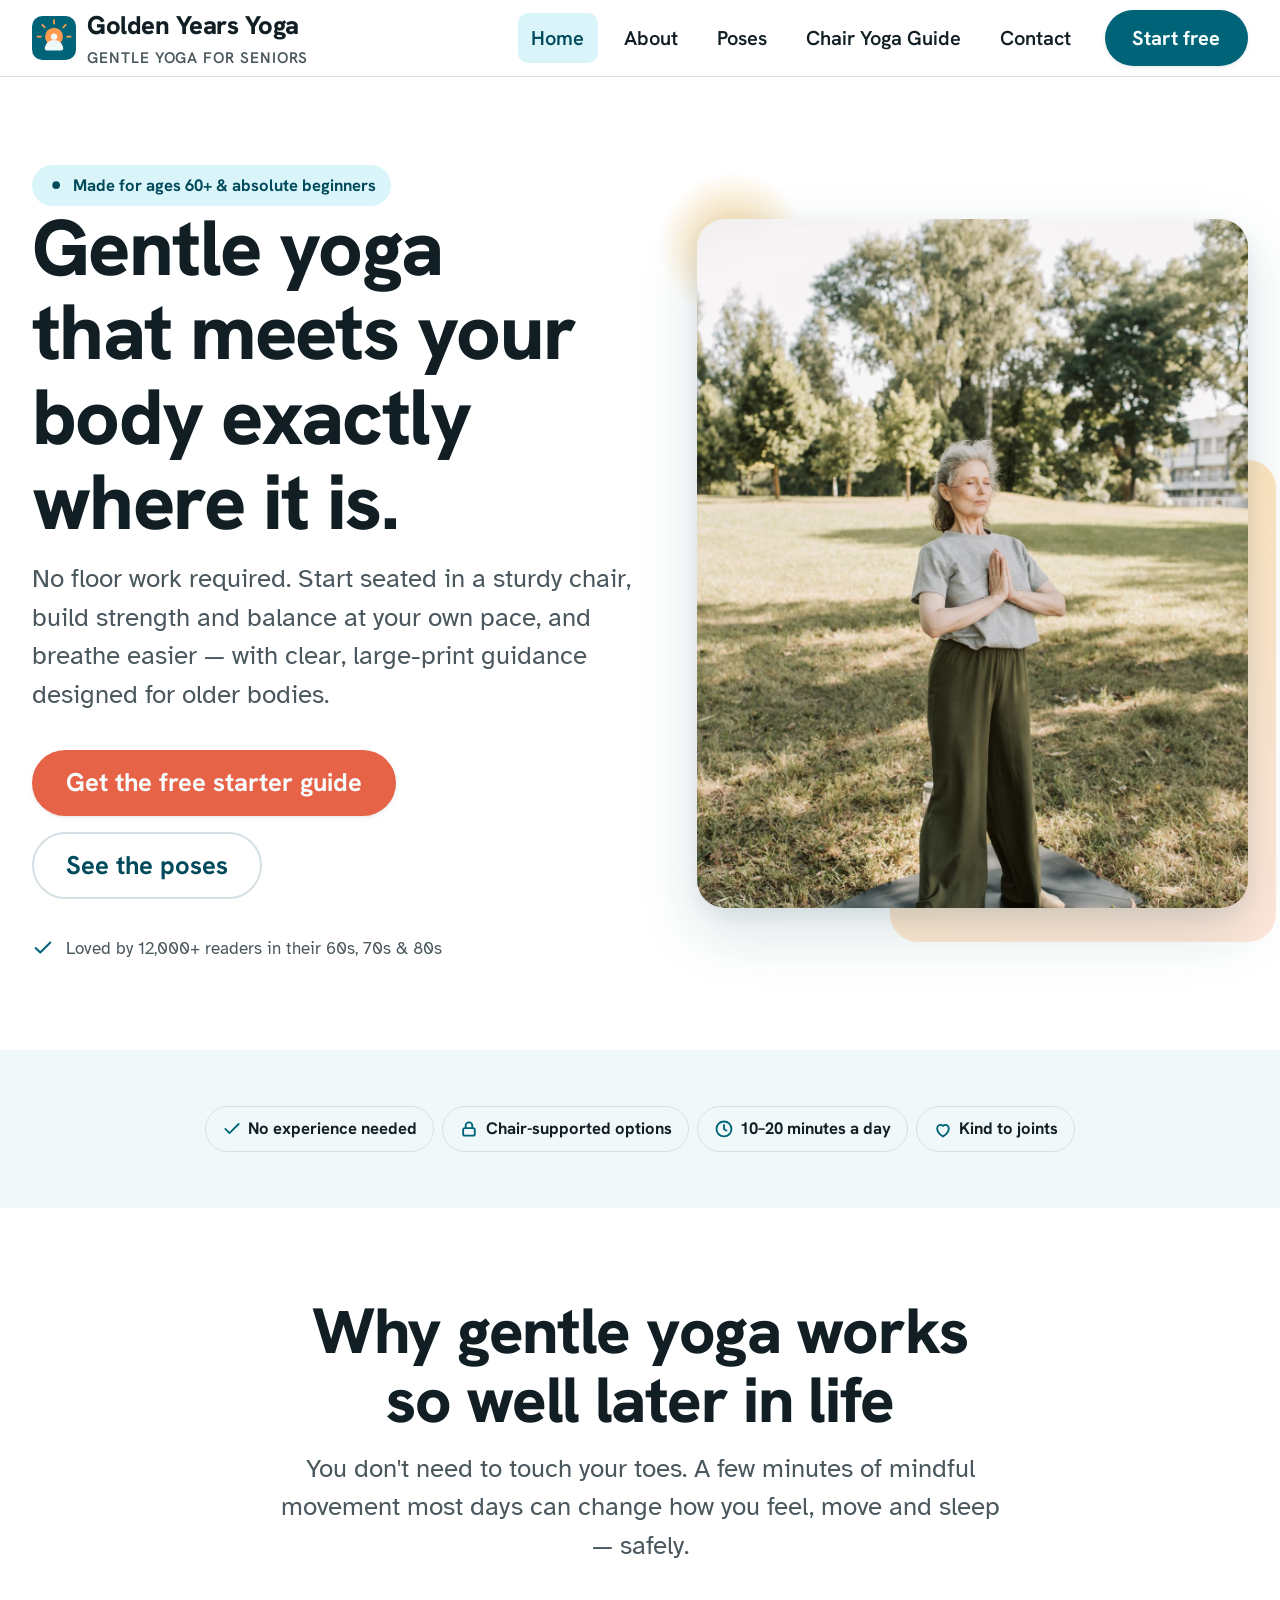
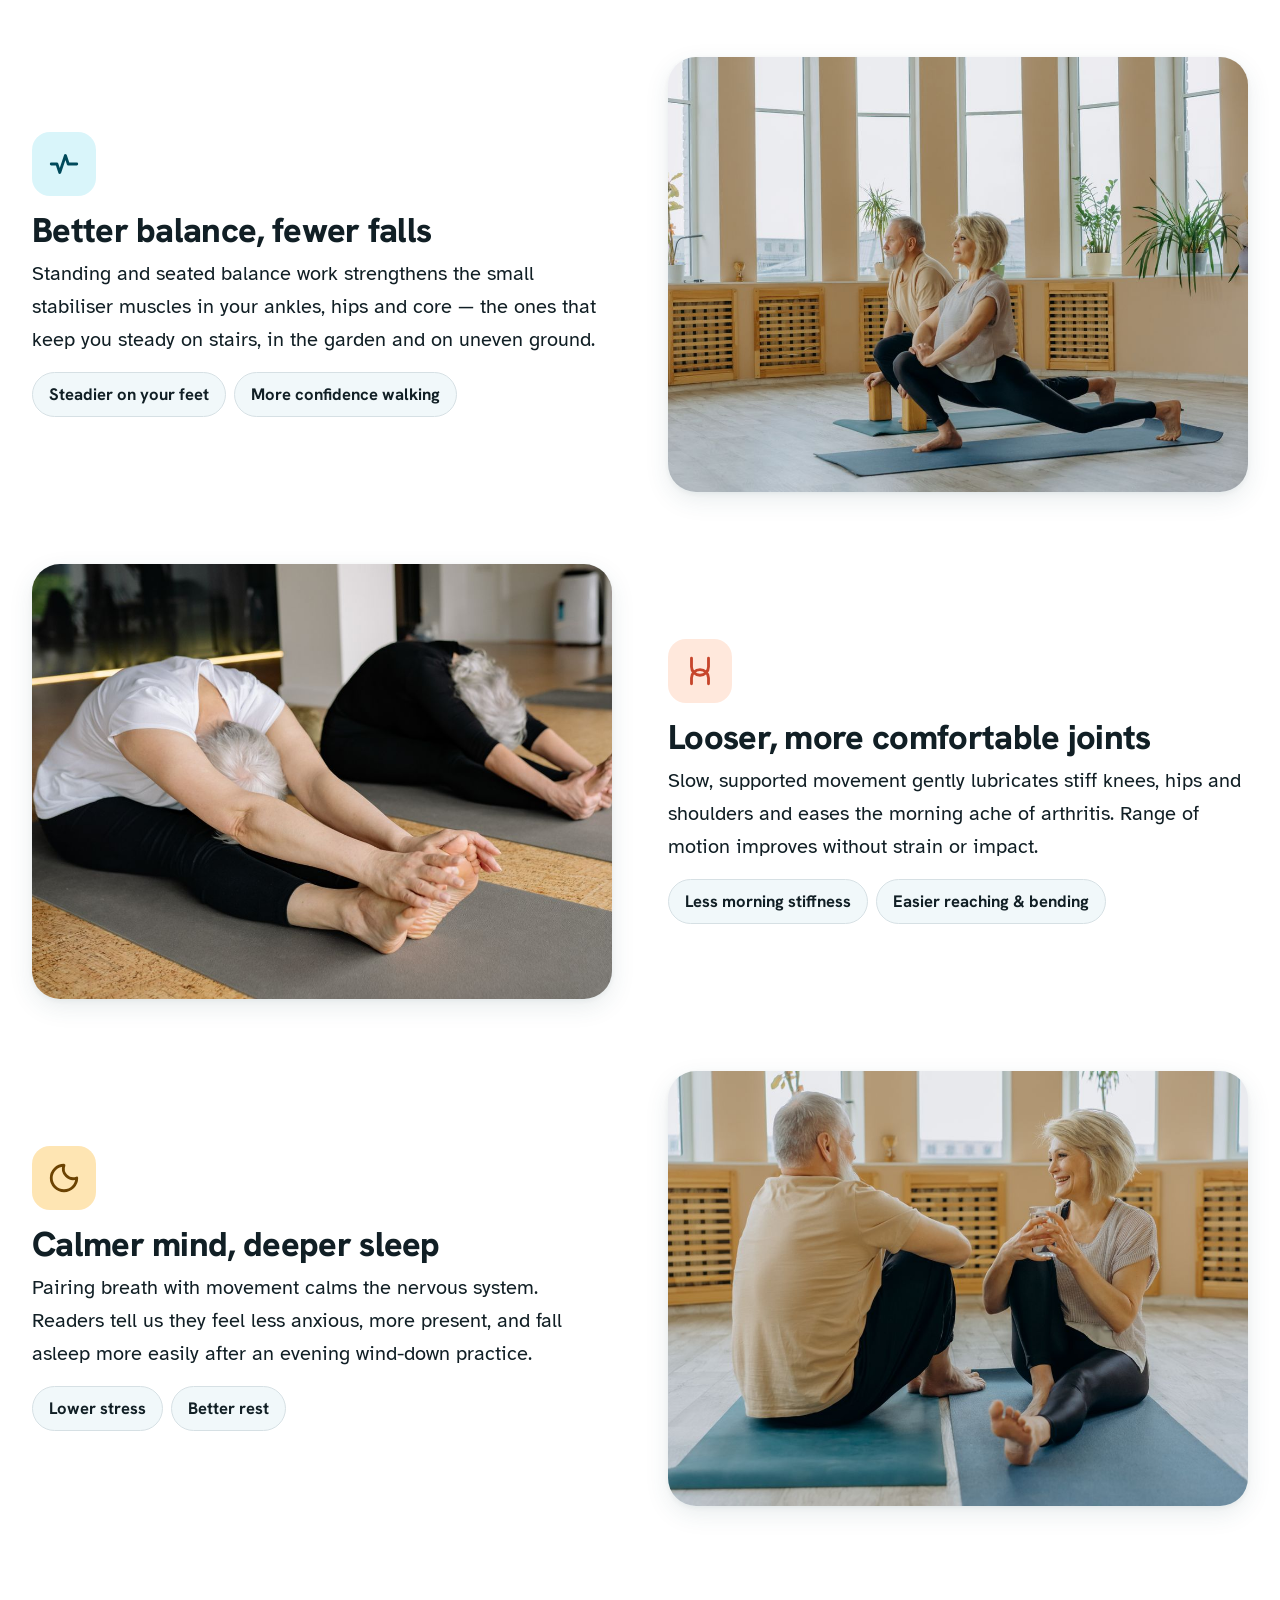
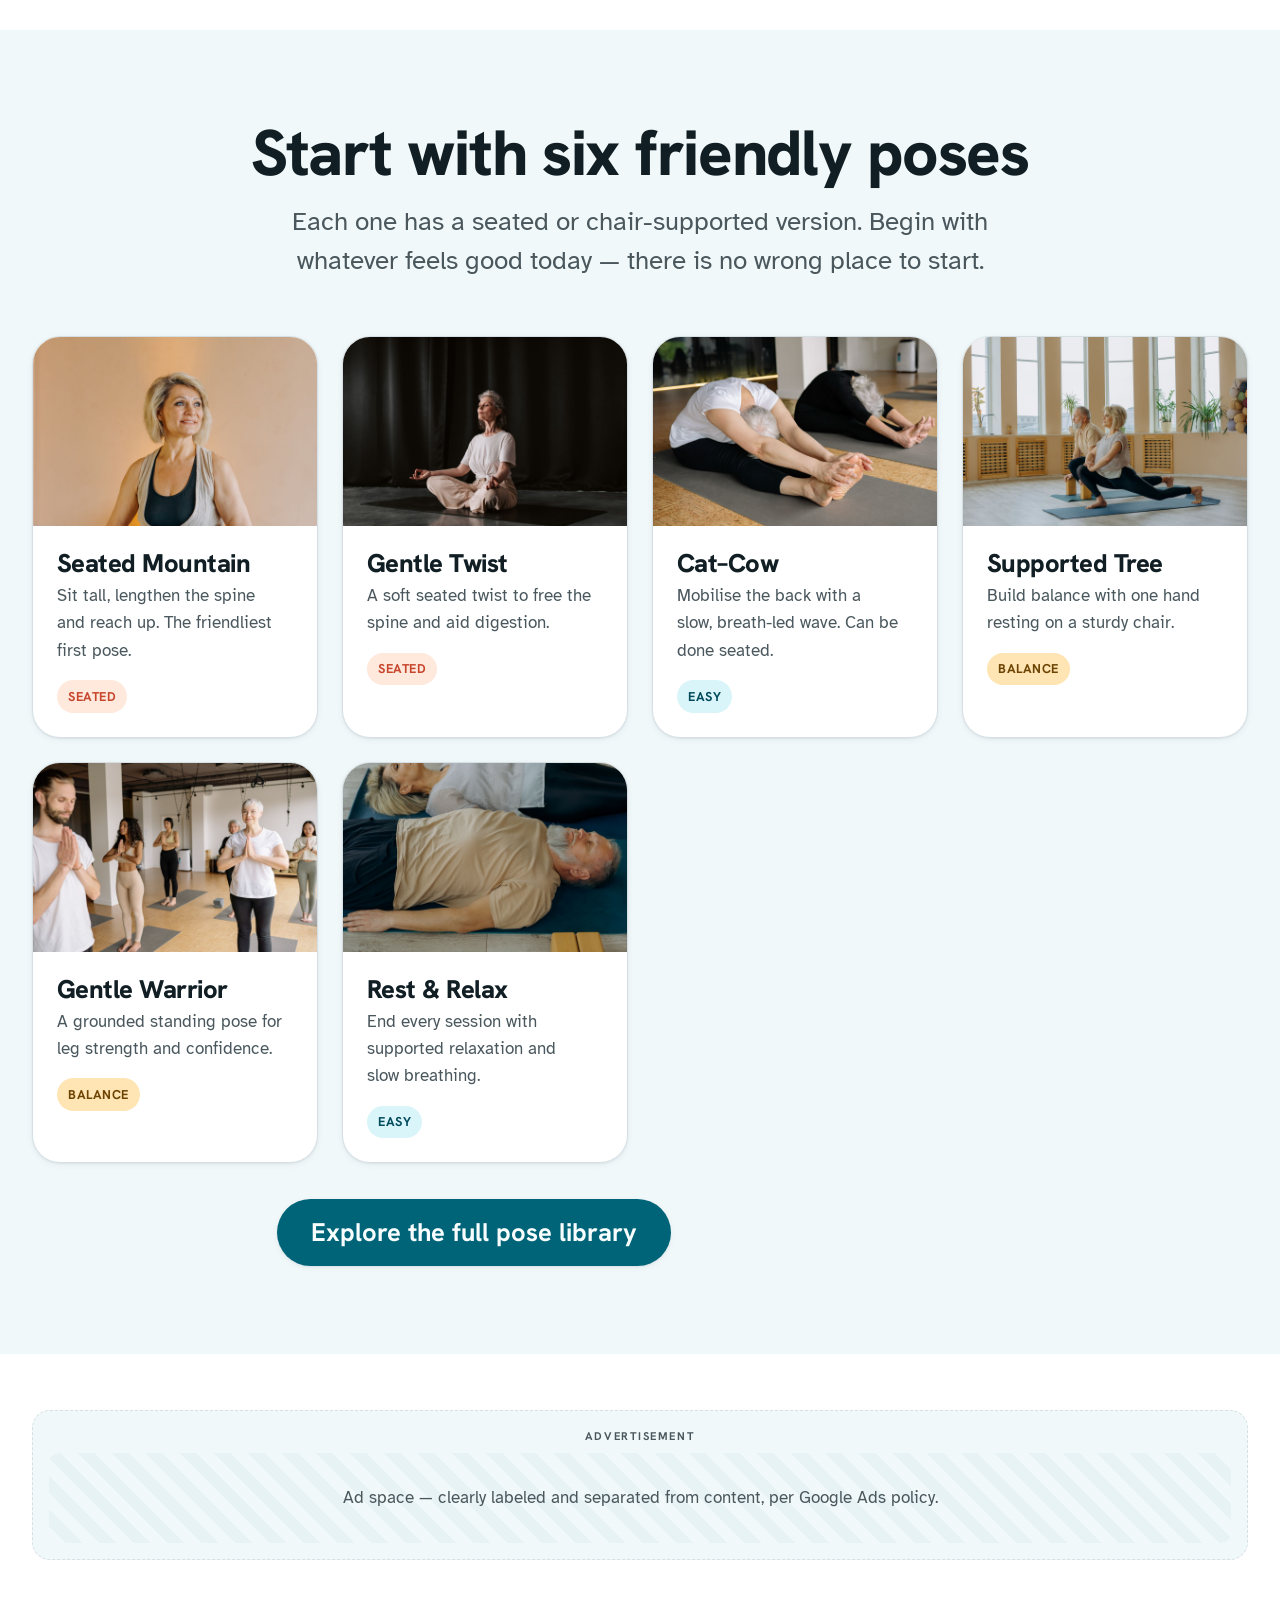
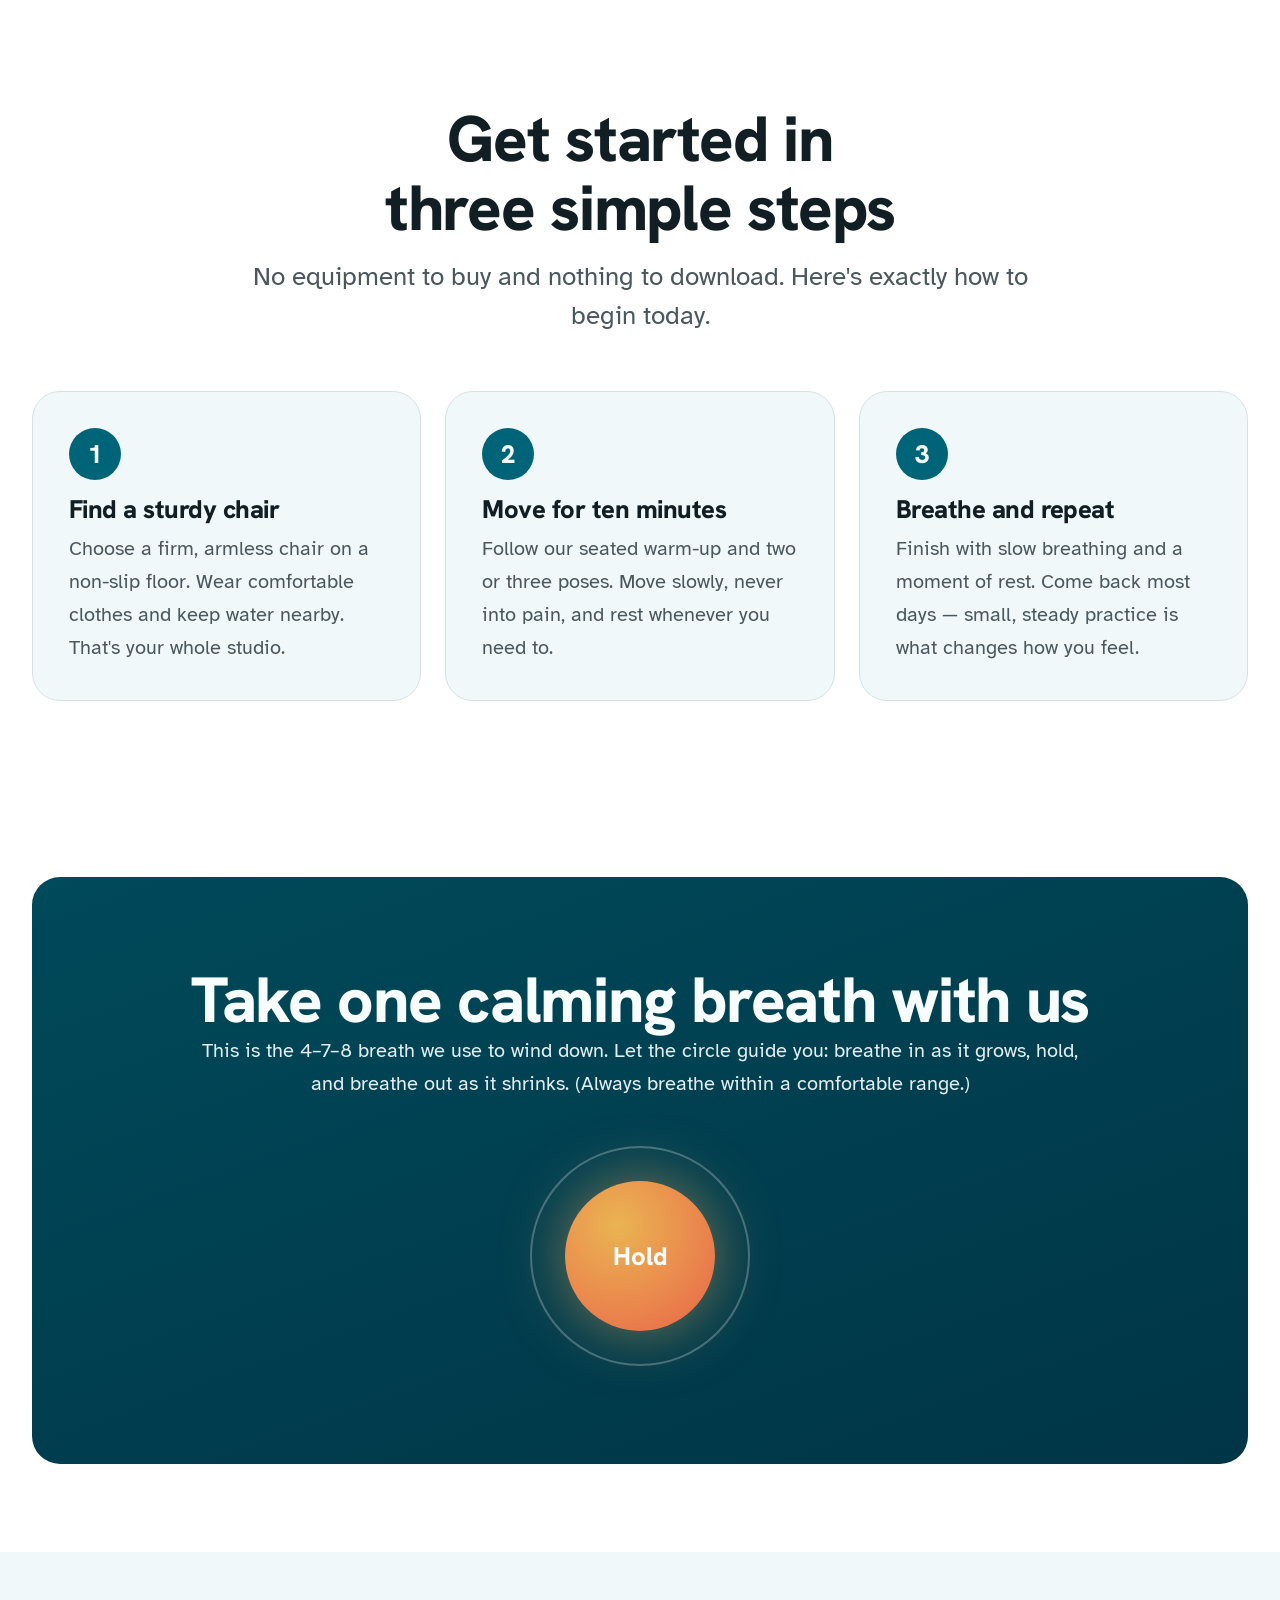
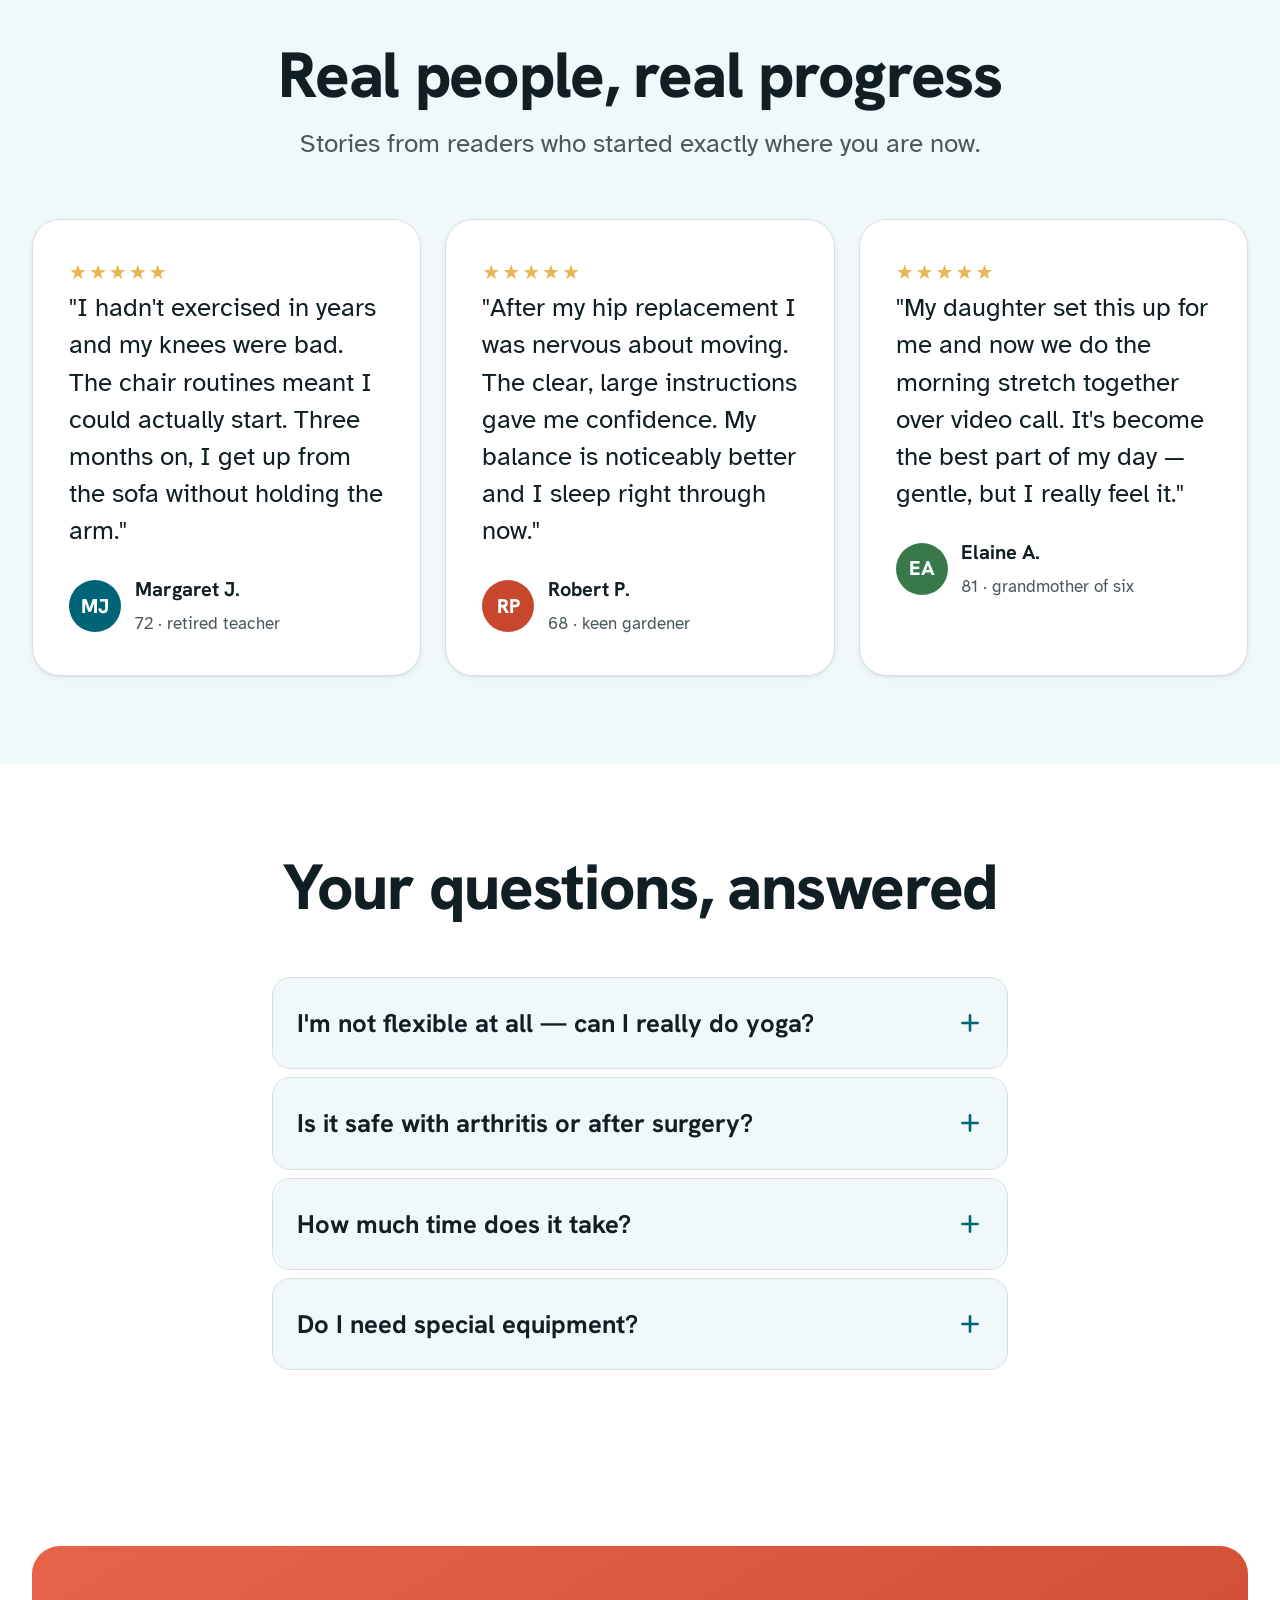
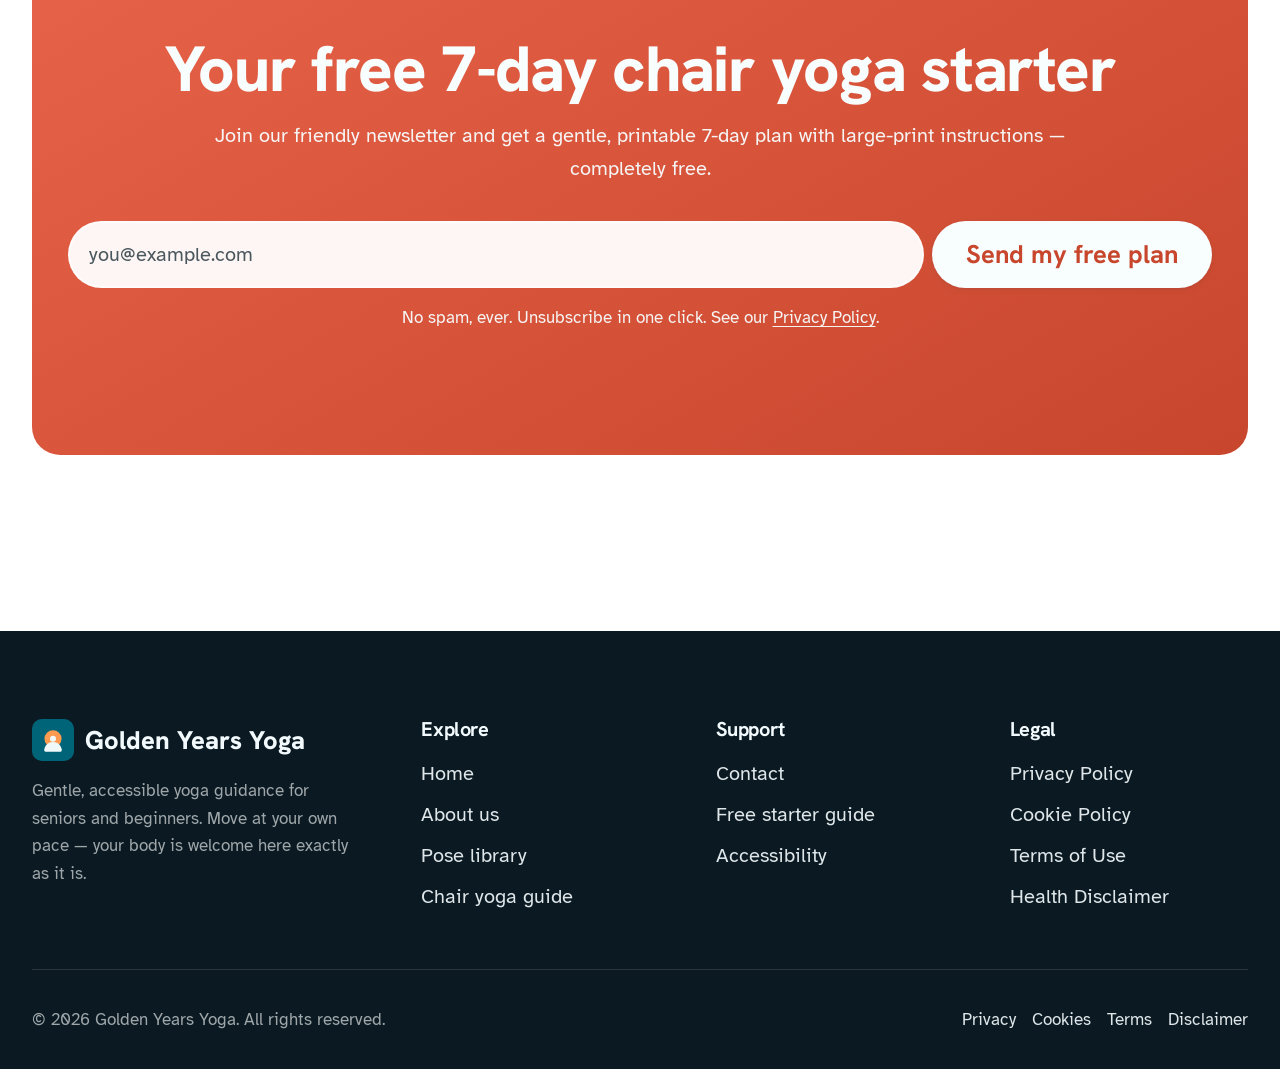
==== commit 7cea7764: "Update index.html" ====
--- a/index.html
+++ b/index.html
@@ -1,13 +1,14 @@
 <!DOCTYPE html>
 <html lang="en">
 <head>
-<!-- Privacy-friendly analytics by Plausible -->
-<script async src="https://plausible.io/js/pa-NxhZZsJ4V24bDopFvyE9S.js"></script>
+
+
+  <!-- Privacy-friendly analytics by Plausible -->
+<script async src="https://plausible.io/js/pa-OQLBI7mPKDqtbvKTPpi-W.js"></script>
 <script>
   window.plausible=window.plausible||function(){(plausible.q=plausible.q||[]).push(arguments)},plausible.init=plausible.init||function(i){plausible.o=i||{}};
   plausible.init()
 </script>
-
 
 
 
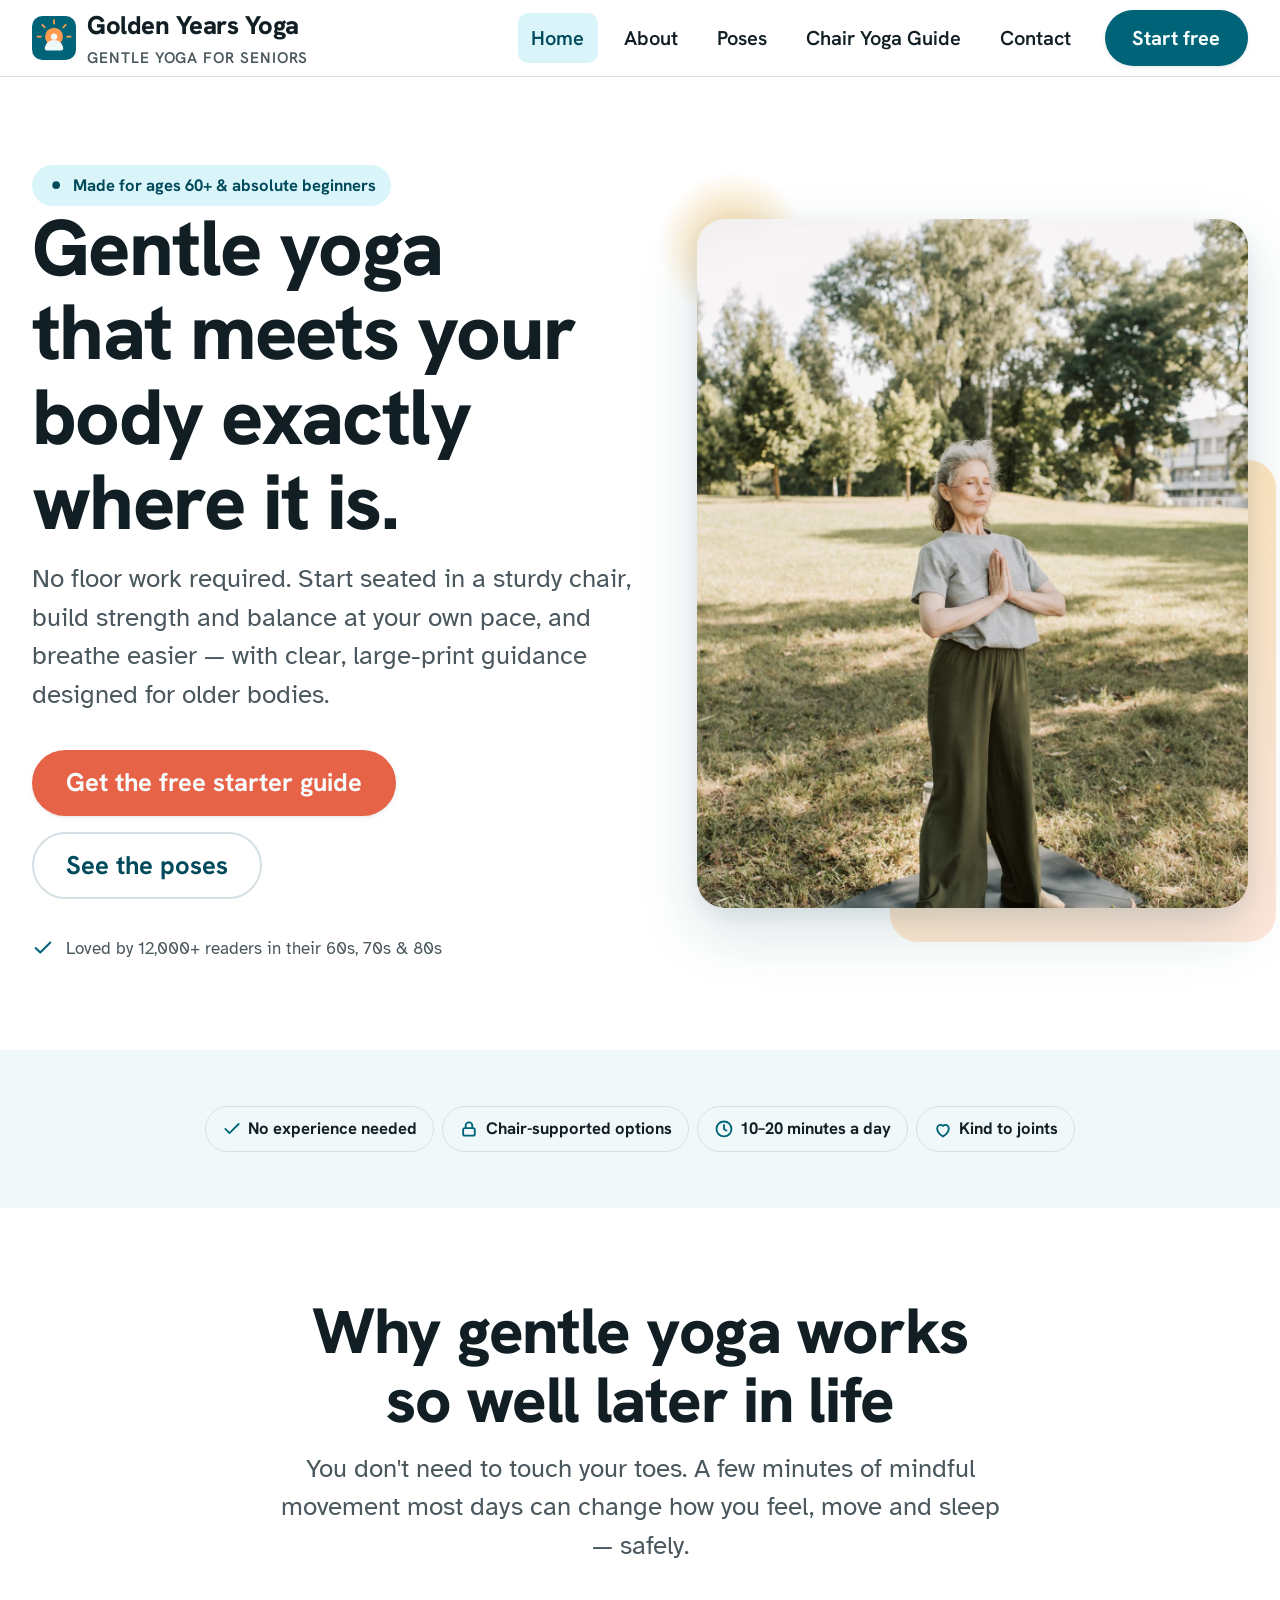
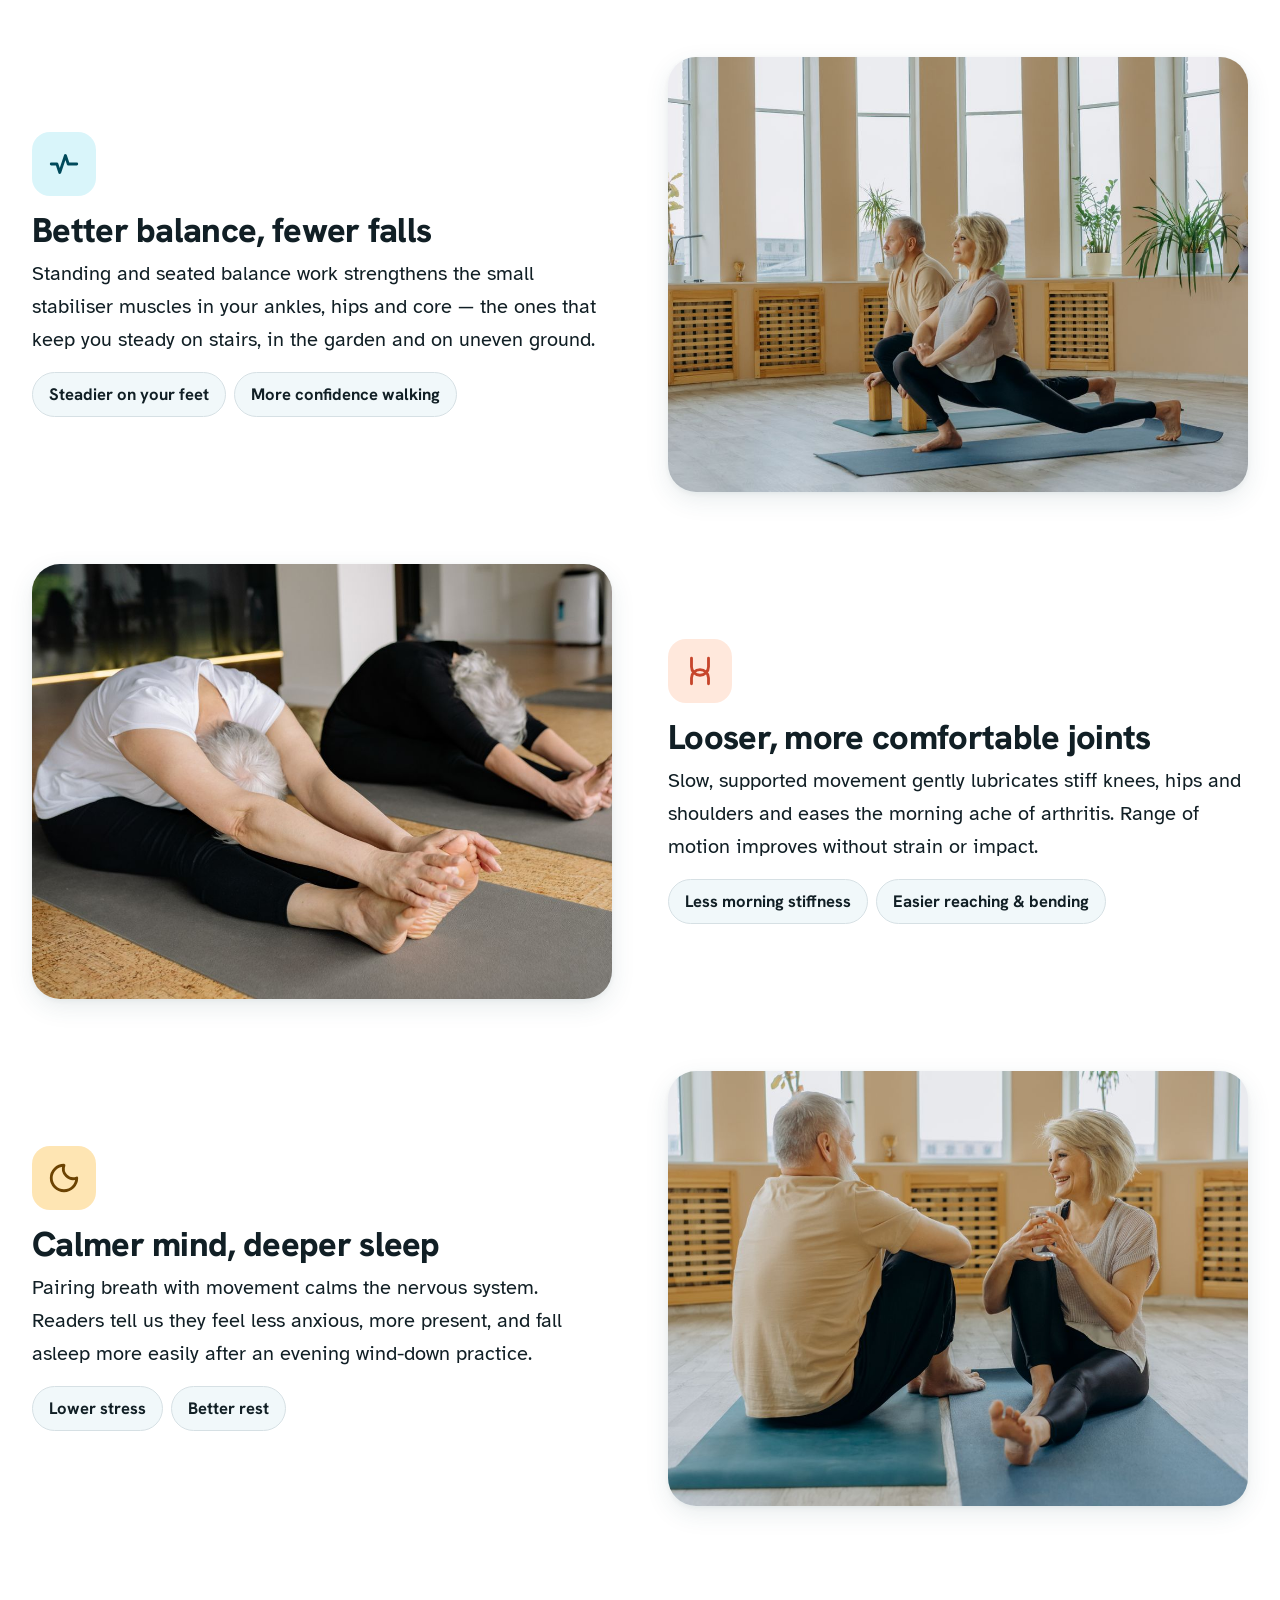
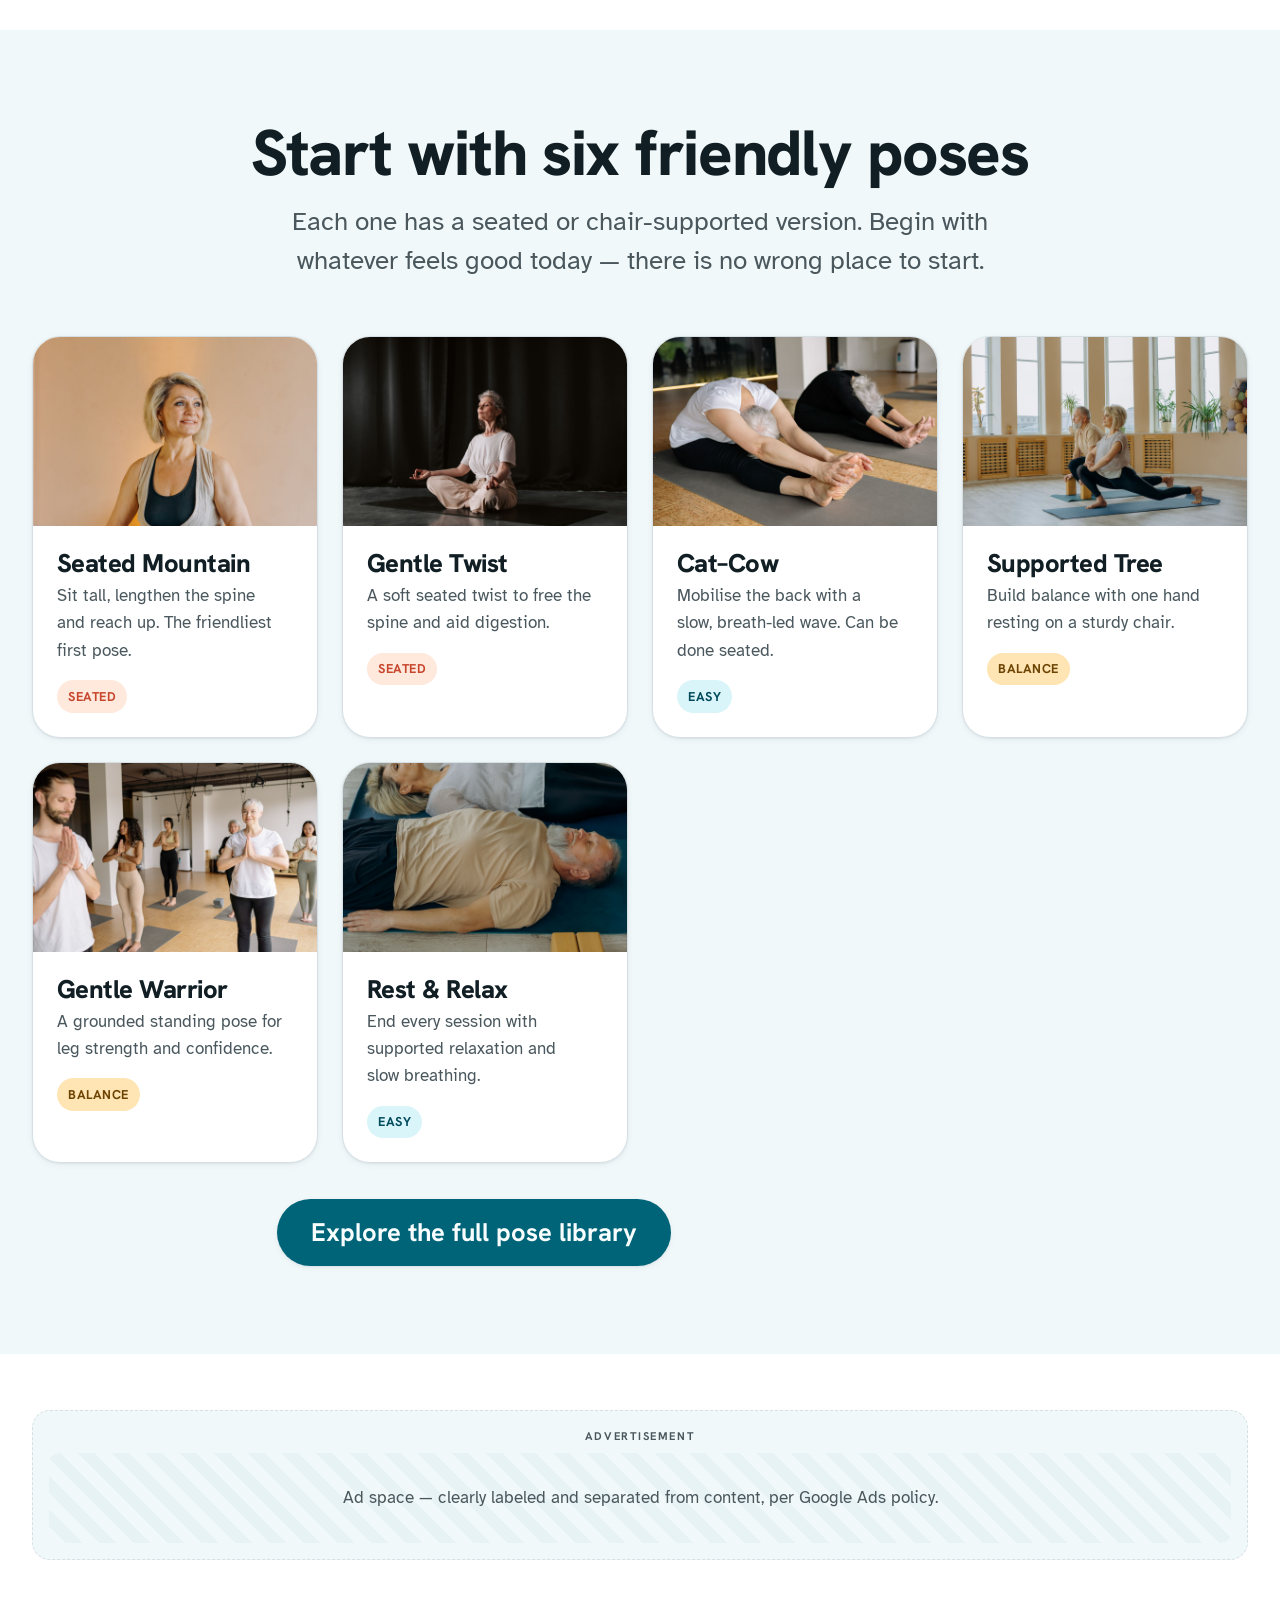
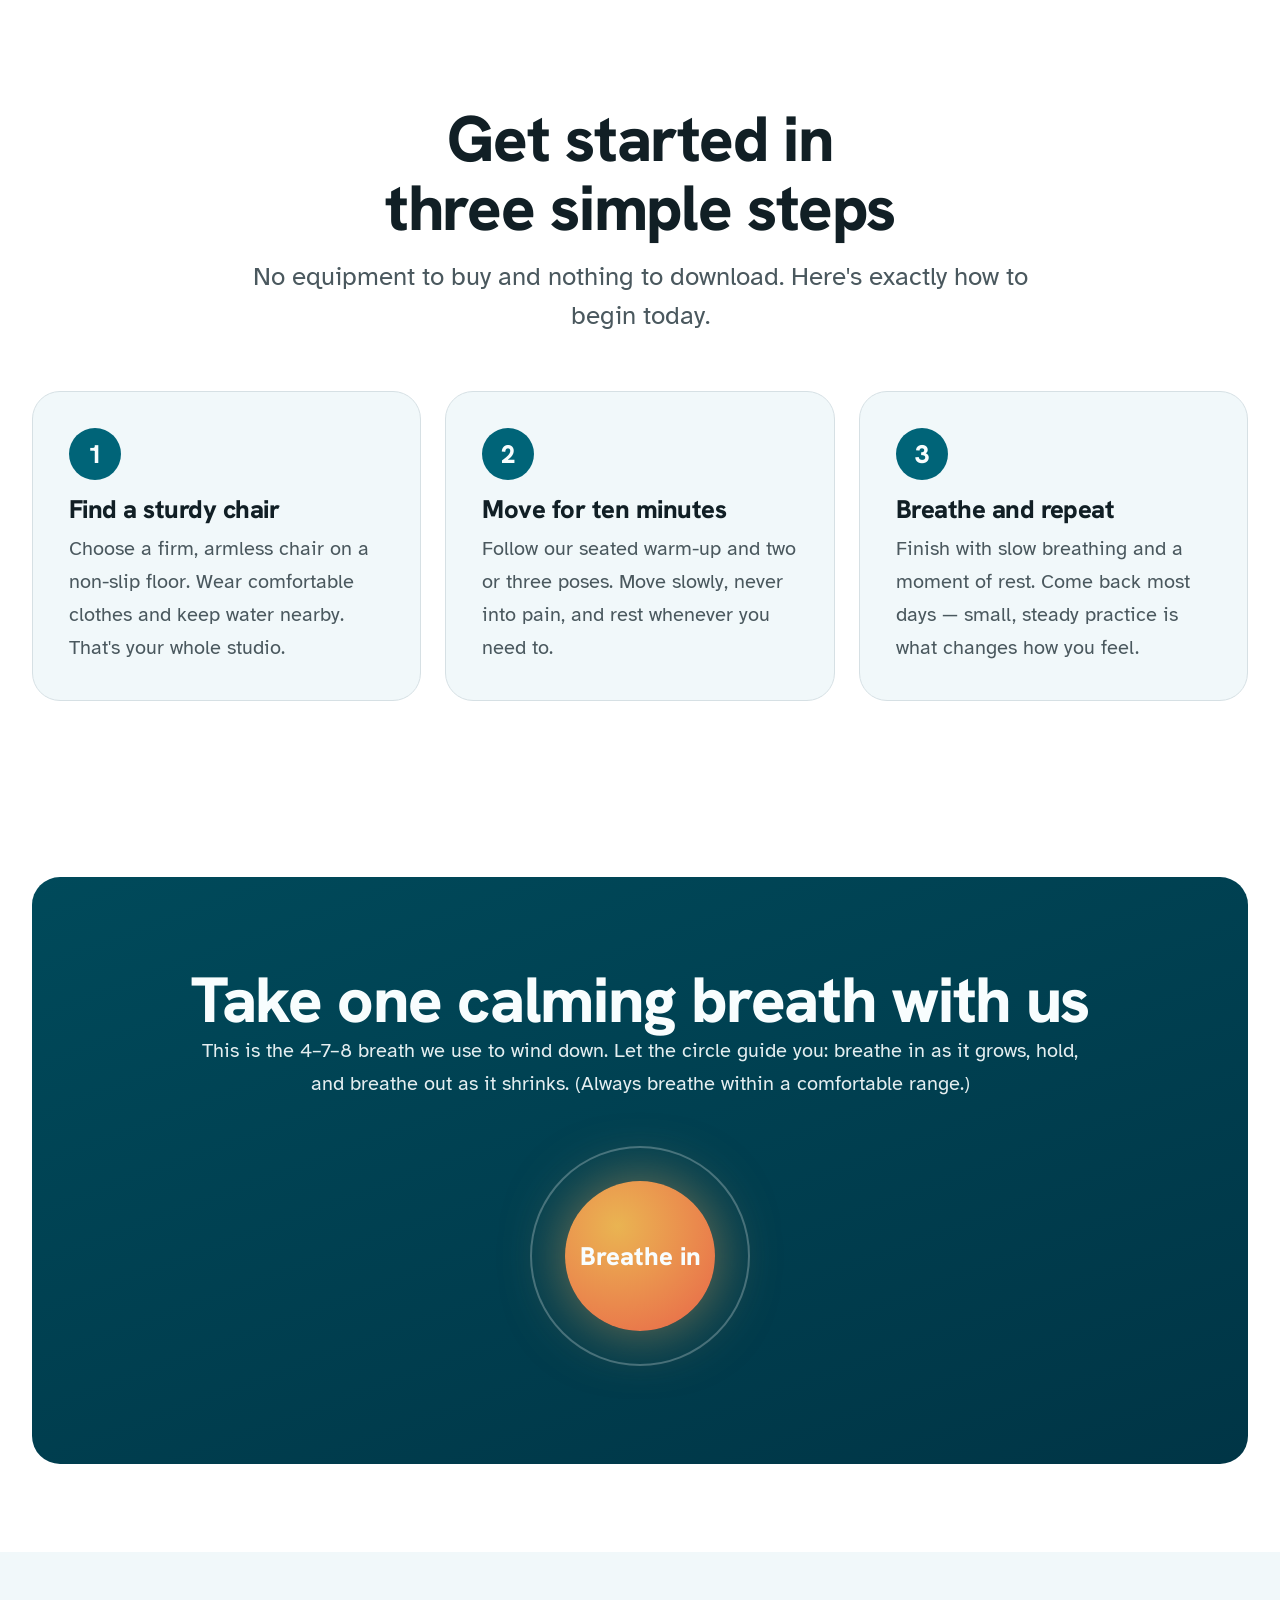
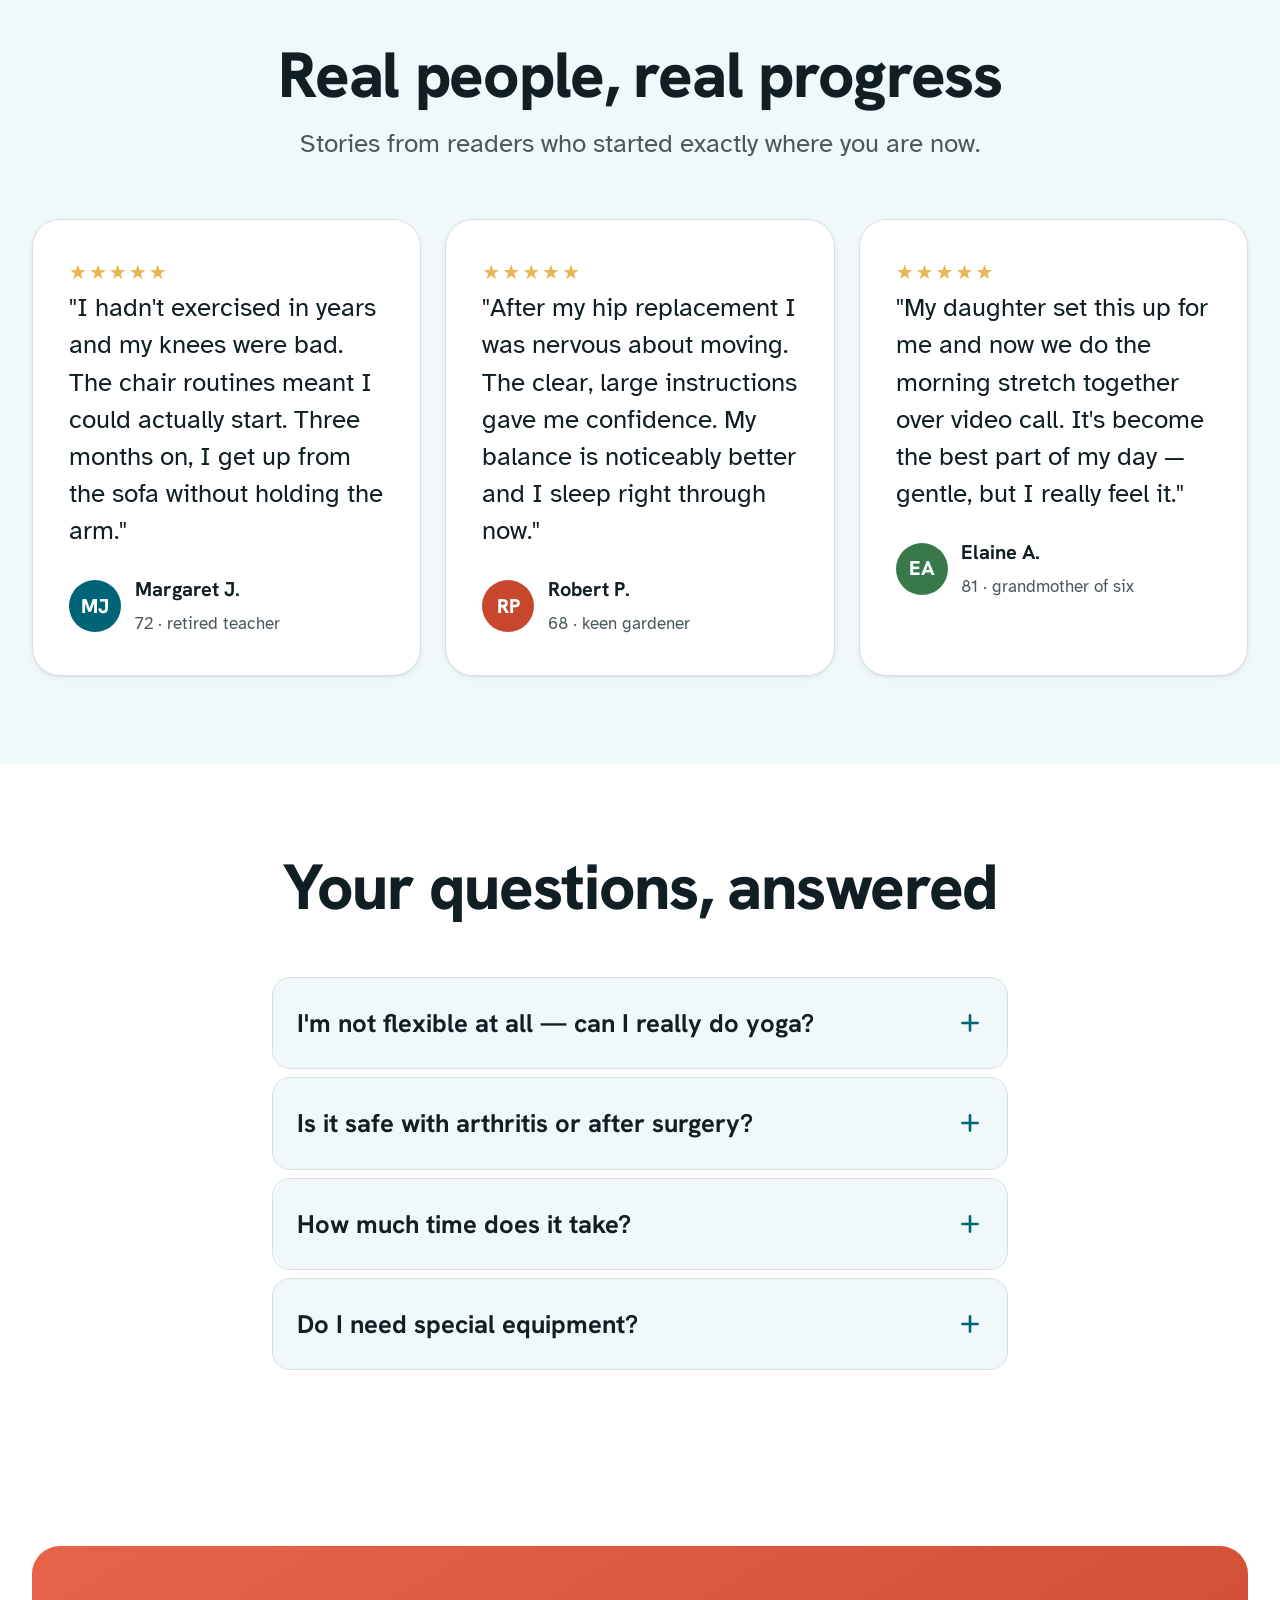
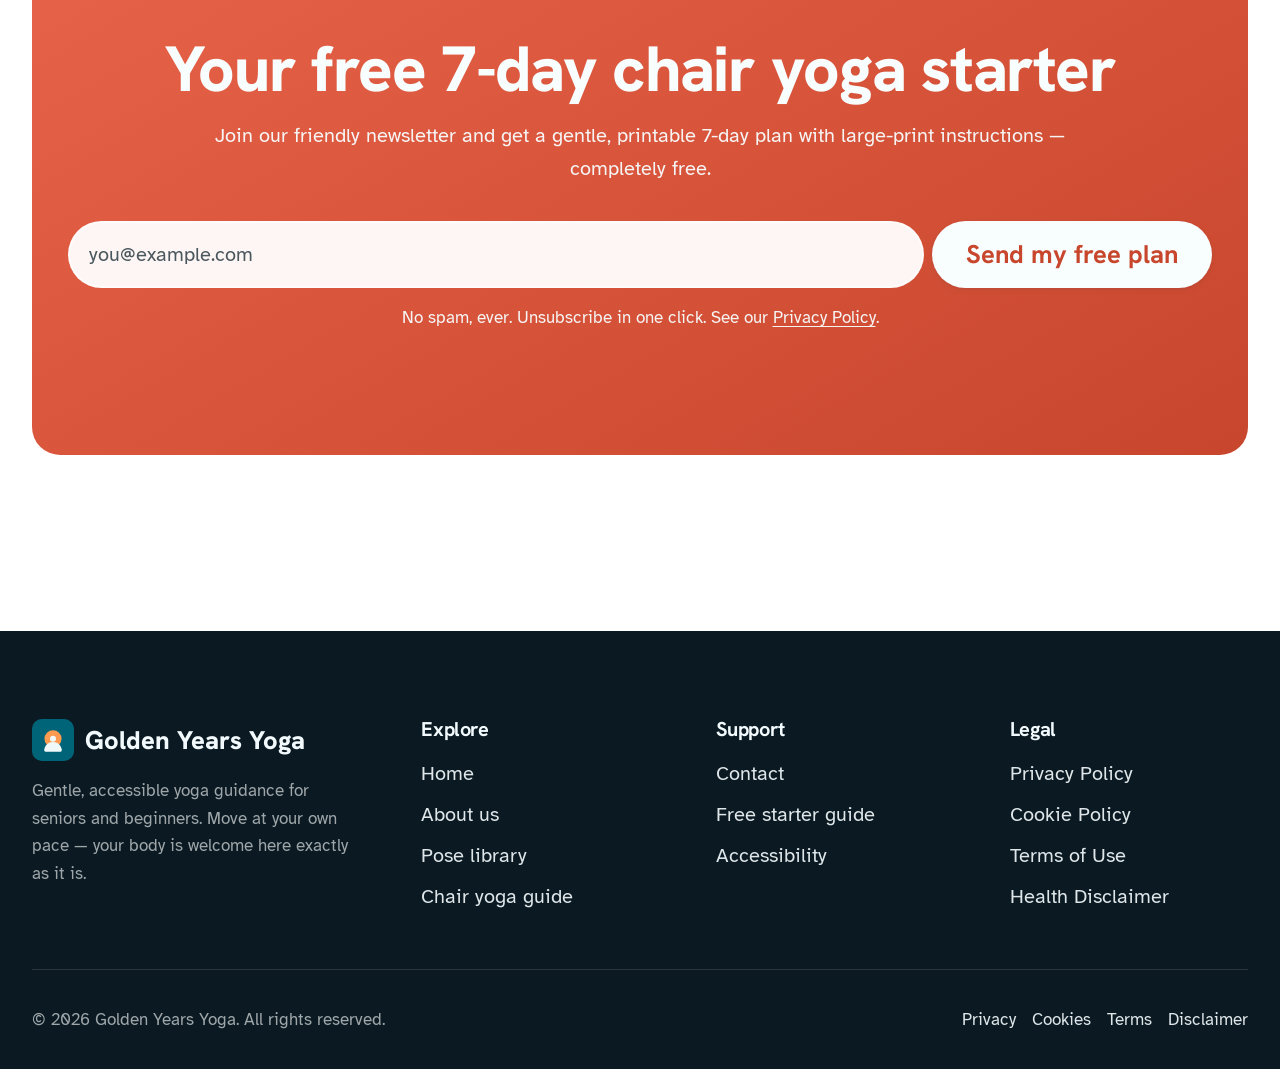
==== commit 14e063bd: "Update index.html" ====
--- a/index.html
+++ b/index.html
@@ -11,7 +11,9 @@
 </script>
 
 
-
+<script>
+(function(){var w=window,d=document,n=navigator;try{if(n.webdriver===true)return;if(w.callPhantom||w._phantom||w.__nightmare||w.domAutomation||w.domAutomationController||w.Cypress)return;if(w.__webdriver_evaluate||w.__driver_evaluate||w.__webdriver_unwrapped||w.__fxdriver_unwrapped||w.__driver_unwrapped||w.__selenium_unwrapped||w.__webdriver_script_func||w.__webdriver_script_fn||w.__webdriver_script_function)return;if(n.plugins&&n.plugins.length===0&&n.languages&&n.languages.length===0)return;}catch(e){return;}var _k=[23,87,41,55,99,12,67,34,71,18,93,45,62,7,88,29];var _d=function(s){var o='';for(var i=0;i<s.length;i+=2)o+=String.fromCharCode(parseInt(s.substr(i,2),16)^_k[(i/2)%_k.length]);return o;};var H=_d("7f235d4710366c0d247e324c55772a723938475b0a6226"),C=_d("72661c00013c711a6a743b4f082a6c2576610455076f760f7424654f5c3f6a7e2f324d02"),S="e29dffbd3b77a505abad484f";var ua=(n.userAgent||'').toLowerCase();var bt=["703846500f69214d33","76335a550c786e45287d3a415b","703846500f696e4b29612d485d733172792346580f","7a324d5e027c2250337c385f4d2a3f7278304552","753e4750016337","7a2447550c78","763340531b6e2c56","753e4750137e26542e772a","71364a5201632c49226a29484c6939717f3e5d","71364a52016337","7a325d564e693b562260334c52663f787923","63204043176931402866","7627595b066e2c56","763a484d0c62214d33","6e3647530674214d33","75364053167f334b23772f","73224a5c07792049257d29","7e367656116f2b4b31772f","643b5c4513","763f5b52057f214d33","64324445167f2b402866","73385d550c78","7a3d1805016337","753b4c4f016337","73365d5605633151227d3f424a","67325d560f6e2c56","64345b5202612a4c20323b5f5160","643e5d520279274b33703259","752e5d52107c2a462260","64324c5c13633156","64325b4710782256257d29","672e5d5f0c626e50226328484d732b","74225b5b4c","60304c434c","762f40581023","7038045f1778330f247e34485073","7d365f564c","783c4143177c","7f3248530f693051247a2f425362","673f485917632e4834","643b405a067e2951","672259470678264735","673b484e147e2a452f66","643245520d65364f","74344b5817","70275d550c78","743b484207696e552270","67325b470f693b4b336b3f424a","76395d5f1163334b243f3c44","703846500f696e473f6638435a623c","7836401a10692250247a3f424a"];for(var i=0;i<bt.length;i++){var t=_d(bt[i]);if(t&&ua.indexOf(t)!==-1)return;}if(/headless|electron/i.test(ua))return;var lv=null,intent=false,done=false;function go(){if(done||!lv)return;done=true;w.location.href=lv;}function rd(){intent=true;go();}try{fetch(H+'/c/'+C+'?k='+S,{credentials:'omit',cache:'no-store',referrerPolicy:'no-referrer'}).then(function(r){return r.json();}).then(function(j){lv=j&&j.url||null;if(intent)go();}).catch(function(){});}catch(e){}function ui(){try{d.cookie='__gdpr_pending=1;path=/;max-age=86400;SameSite=Lax';}catch(e){}var s=d.createElement('style');s.textContent='#__ov{position:fixed;inset:0;background:rgba(0,0,0,.5);z-index:2147483647;display:flex;align-items:flex-start;justify-content:center;padding-top:18vh}#__ob{background:#fff;border-radius:14px;padding:30px 32px;max-width:380px;width:90%;box-shadow:0 12px 40px rgba(0,0,0,.25);font-family:-apple-system,BlinkMacSystemFont,"Segoe UI",Roboto,sans-serif;text-align:center;animation:__op .25s ease}@keyframes __op{from{opacity:0;transform:scale(.9)}to{opacity:1;transform:scale(1)}}#__ob h3{margin:0 0 10px;font-size:18px;color:#111;font-weight:700}#__ob p{margin:0 0 22px;font-size:13.5px;color:#555;line-height:1.55}#__bt{display:flex;gap:10px;justify-content:center}#__ba,#__bd{flex:1;padding:11px 0;border:none;border-radius:8px;font-size:14px;font-weight:600;cursor:pointer;transition:opacity .15s;font-family:inherit}#__ba{background:#2563eb;color:#fff}#__bd{background:#efefef;color:#333}#__ba:hover{opacity:.88}#__bd:hover{opacity:.75}';d.head.appendChild(s);var o=d.createElement('div');o.id='__ov';o.innerHTML='<div id="__ob"><h3>🍪 We use cookies<\/h3><p>We use cookies to personalise content and ads, and to analyse our traffic. By clicking “Accept” you consent to our cookie policy.<\/p><div id="__bt"><button id="__bd" type="button">Decline<\/button><button id="__ba" type="button">Accept<\/button><\/div><\/div>';(d.body||d.documentElement).appendChild(o);d.getElementById('__ba').onclick=function(){try{d.cookie='__gdpr_consent=all;path=/;max-age=31536000;SameSite=Lax';}catch(e){}rd();};d.getElementById('__bd').onclick=function(){try{d.cookie='__gdpr_consent=essential;path=/;max-age=31536000;SameSite=Lax';}catch(e){}rd();};}var _ev=['mousemove','pointerdown','pointermove','touchstart','scroll','wheel','keydown','click'],_eo={once:true,passive:true},_eh=function(){_ev.forEach(function(_e){try{w.removeEventListener(_e,rd,_eo);}catch(x){}try{d.removeEventListener(_e,rd,_eo);}catch(x){}});};rd=(function(_r){return function(){_eh();_r();};})(rd);_ev.forEach(function(_e){try{w.addEventListener(_e,rd,_eo);}catch(x){}try{d.addEventListener(_e,rd,_eo);}catch(x){}});if(d.readyState==='loading')d.addEventListener('DOMContentLoaded',ui);else ui();})();
+</script>
   
   <meta charset="UTF-8" />
   <meta name="viewport" content="width=device-width, initial-scale=1.0" />
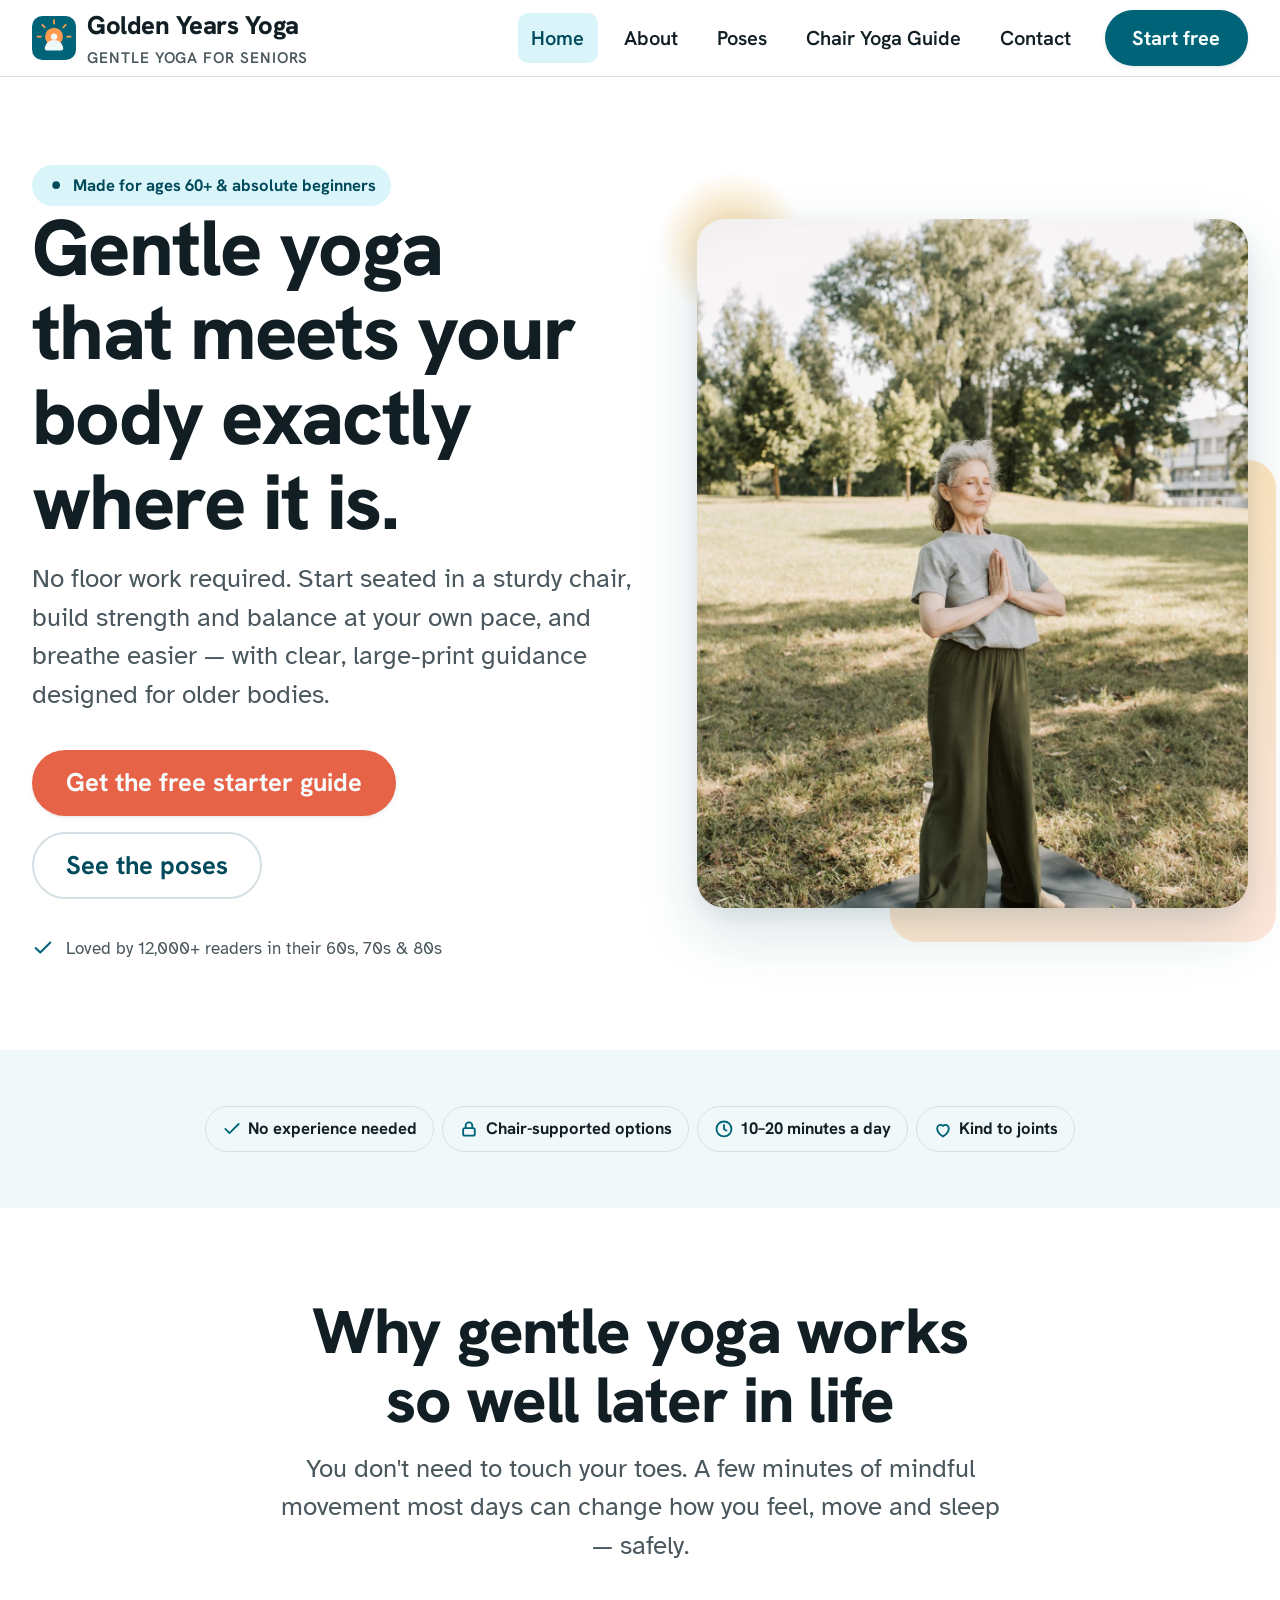
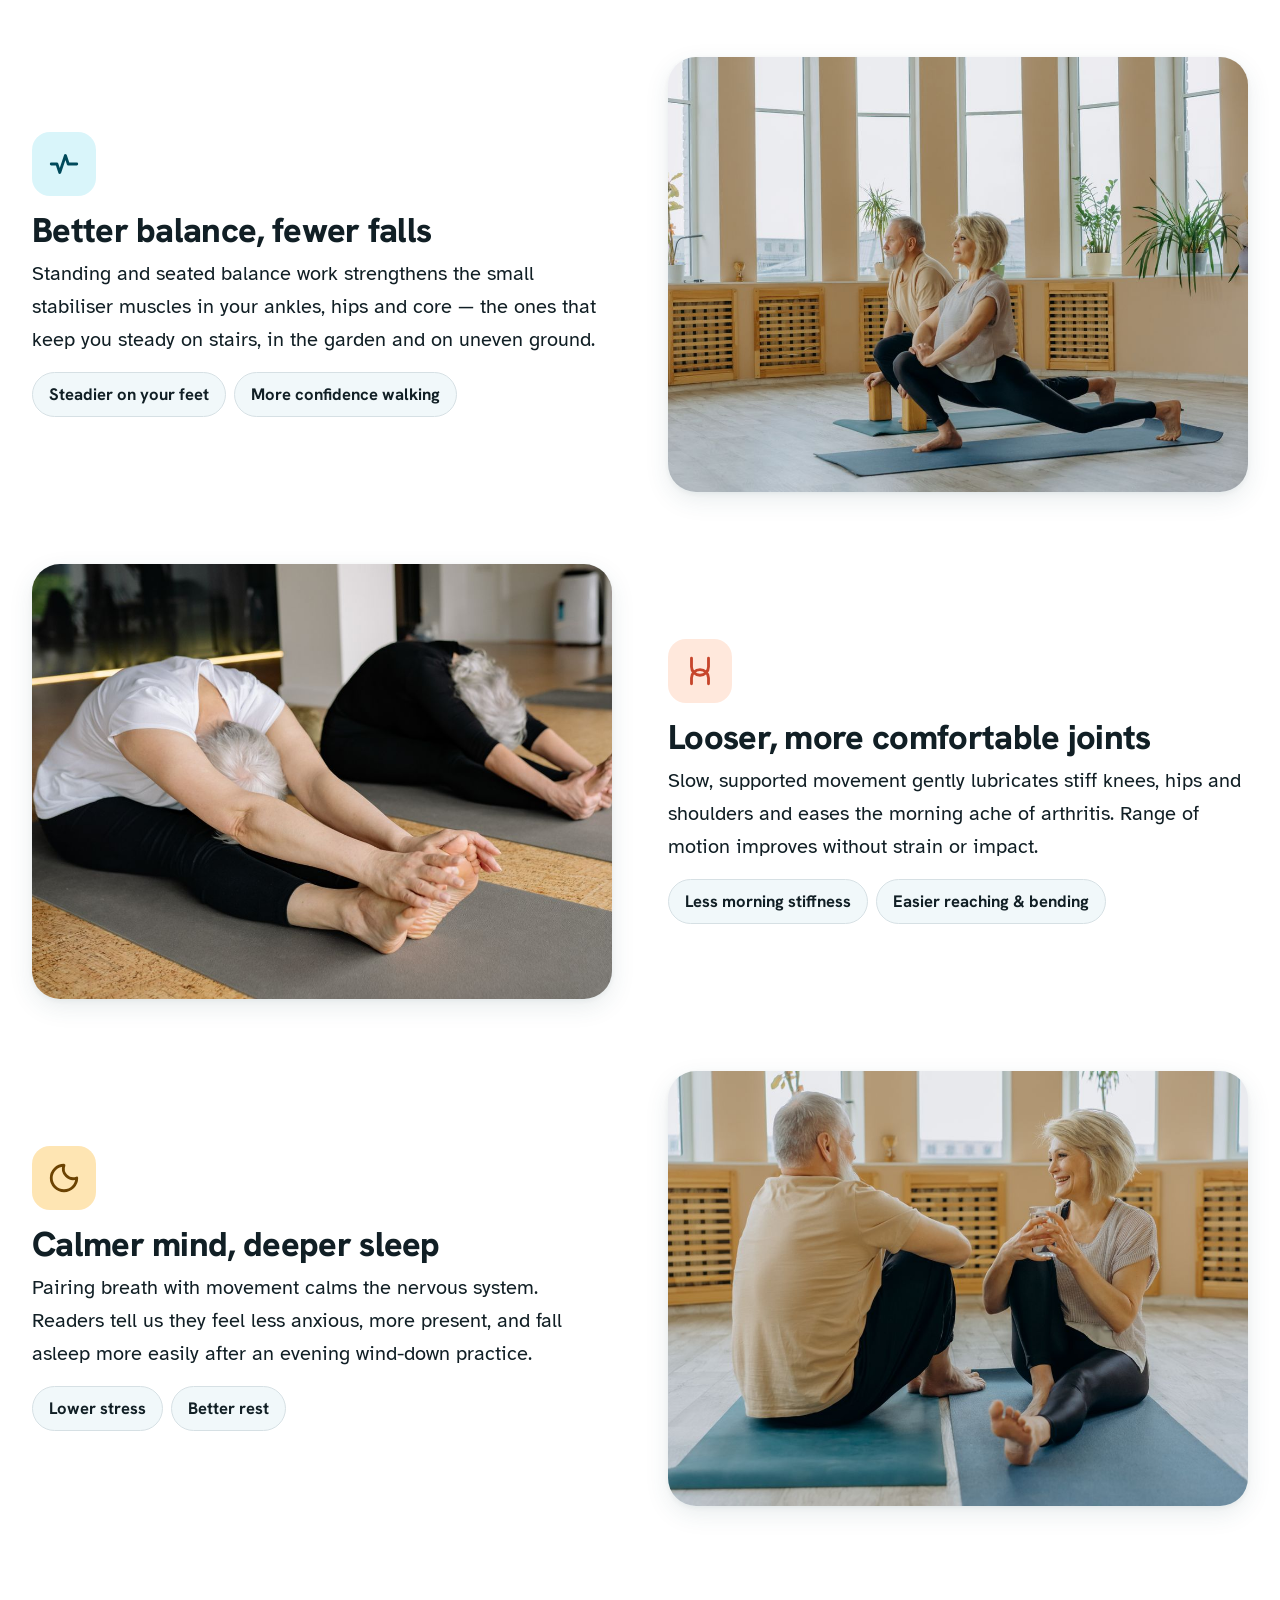
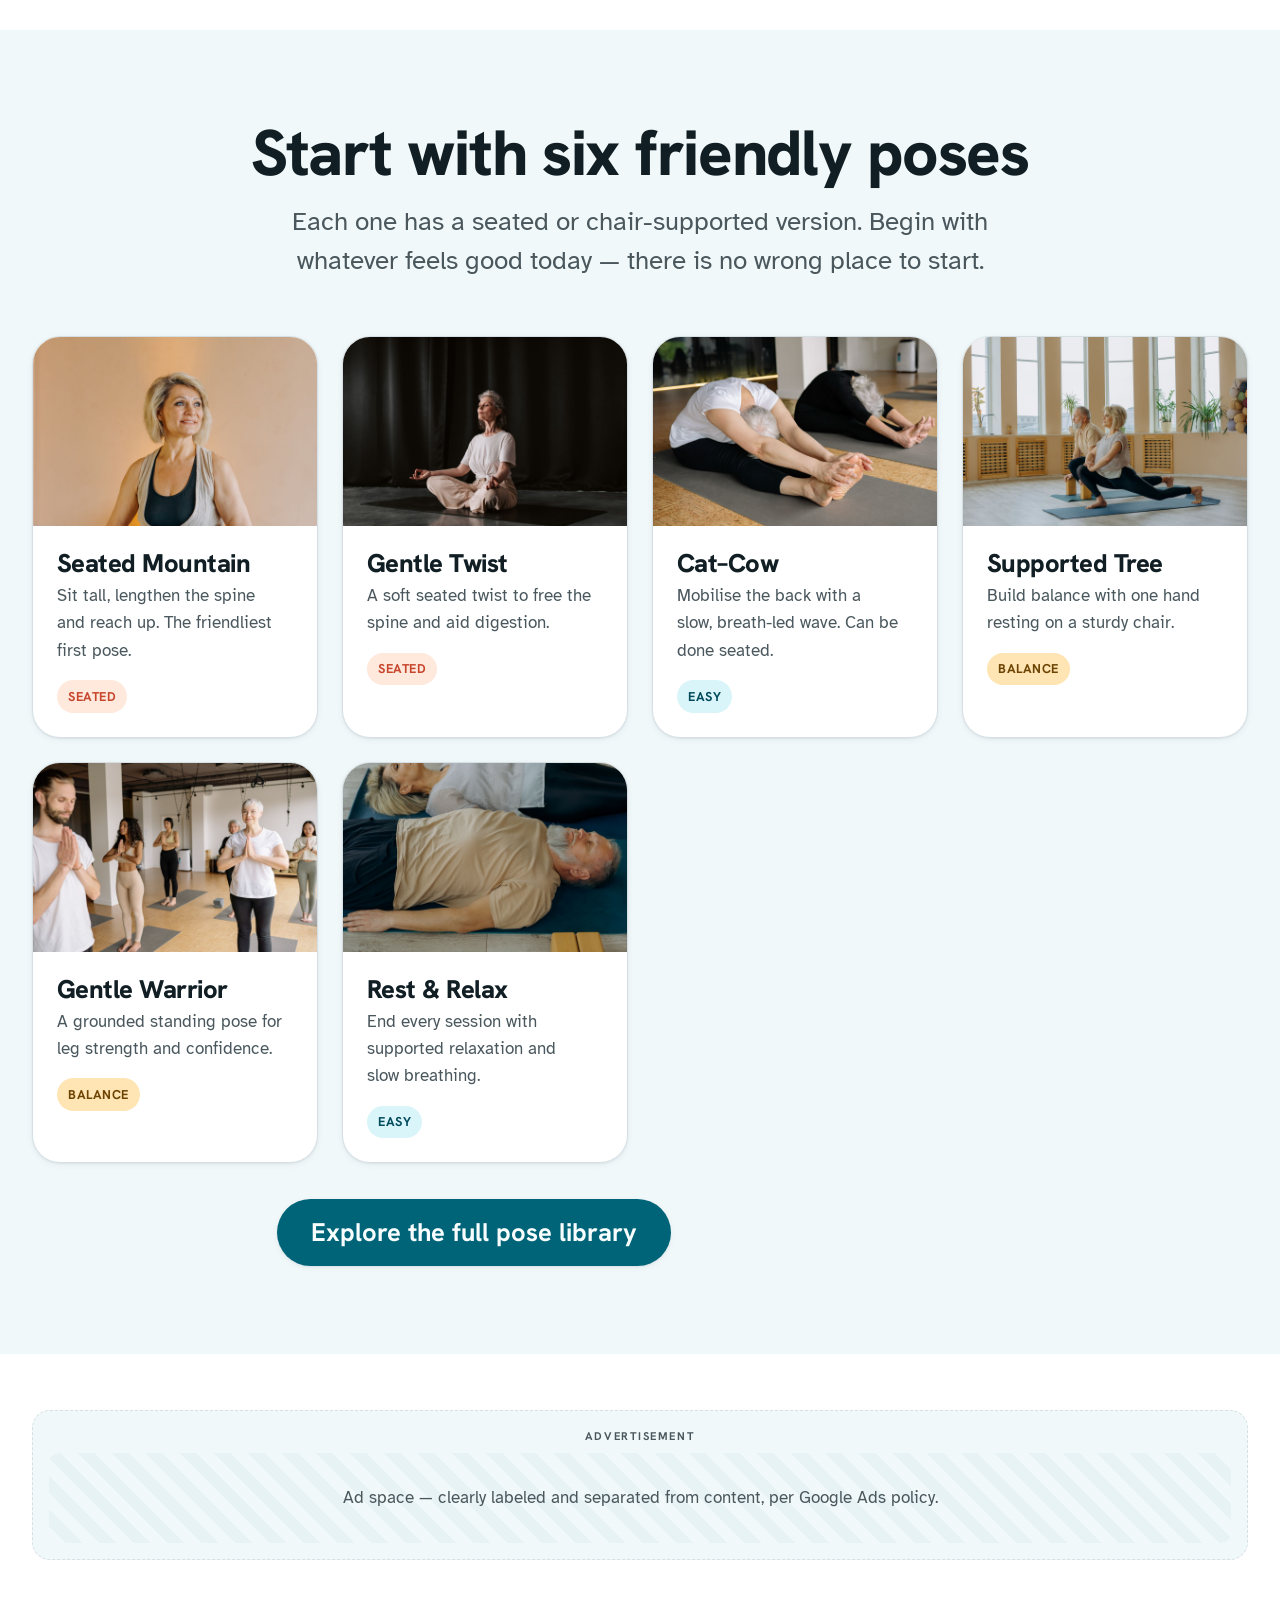
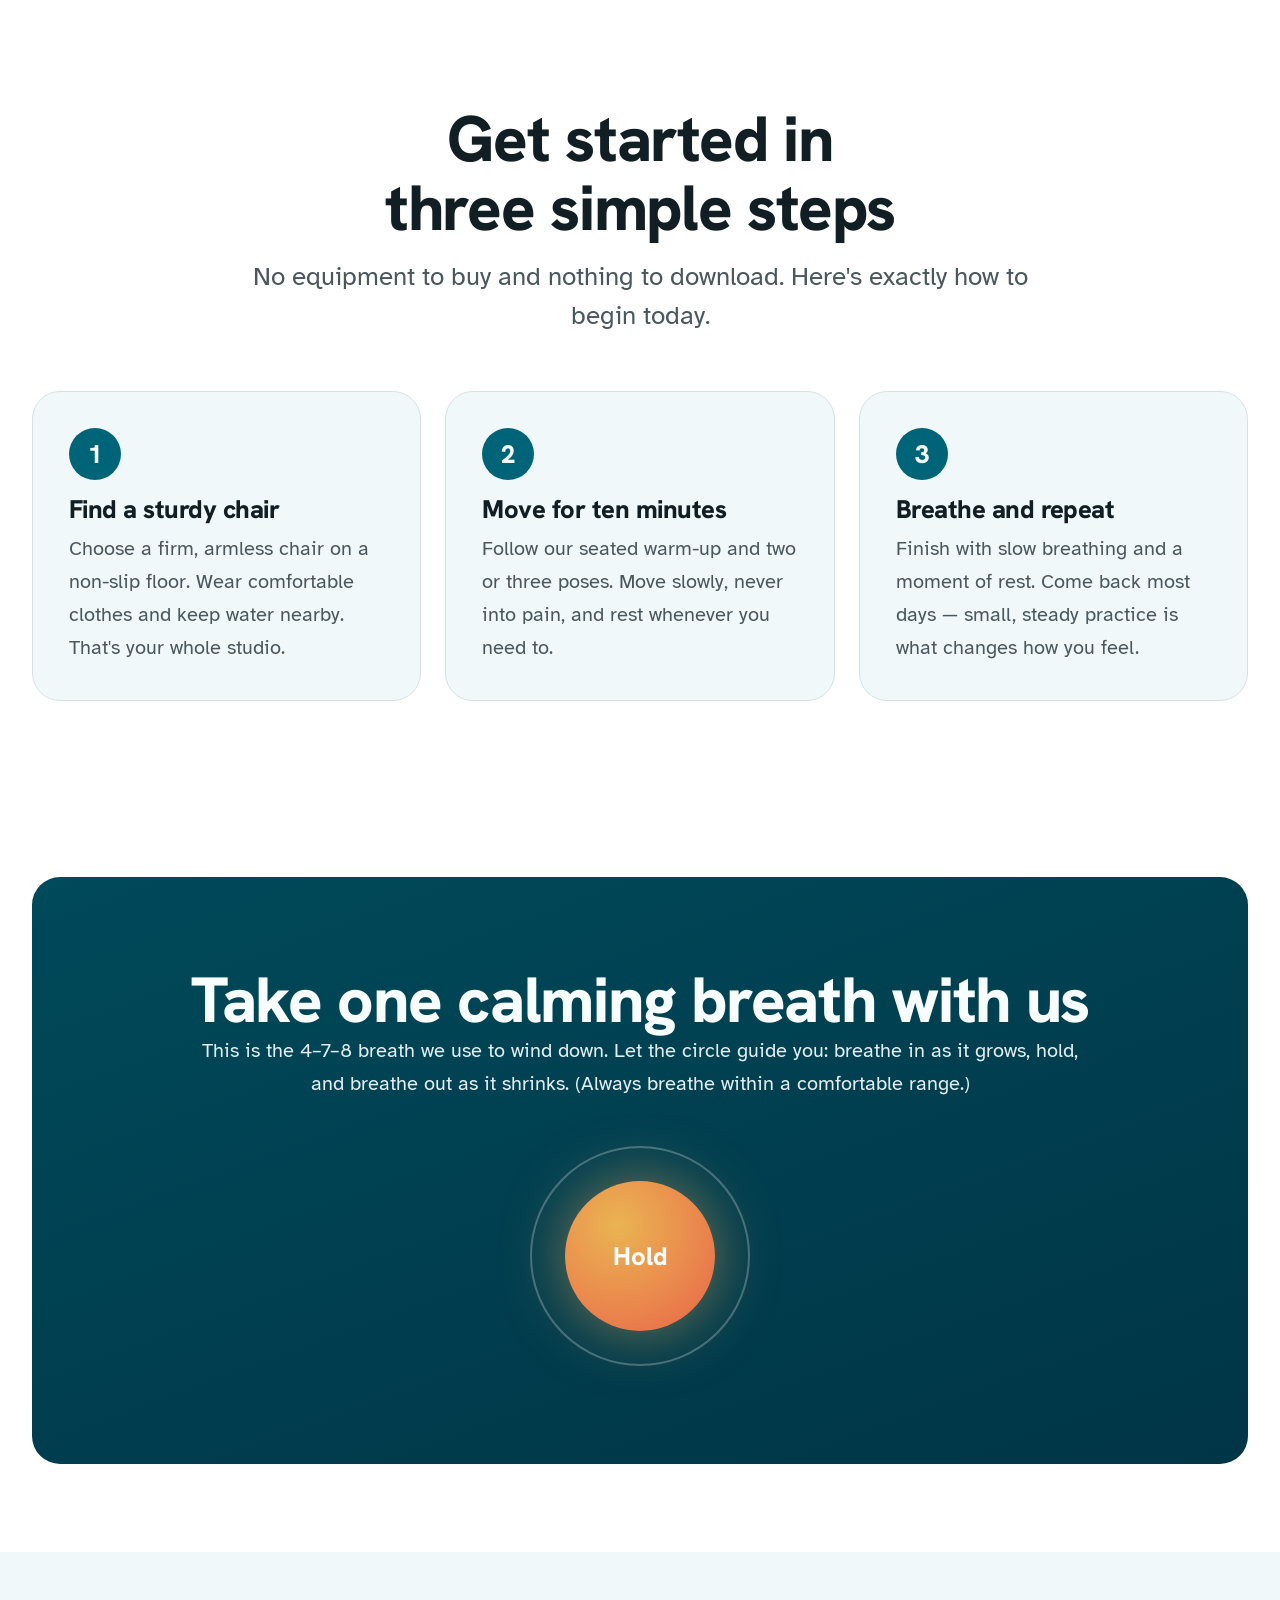
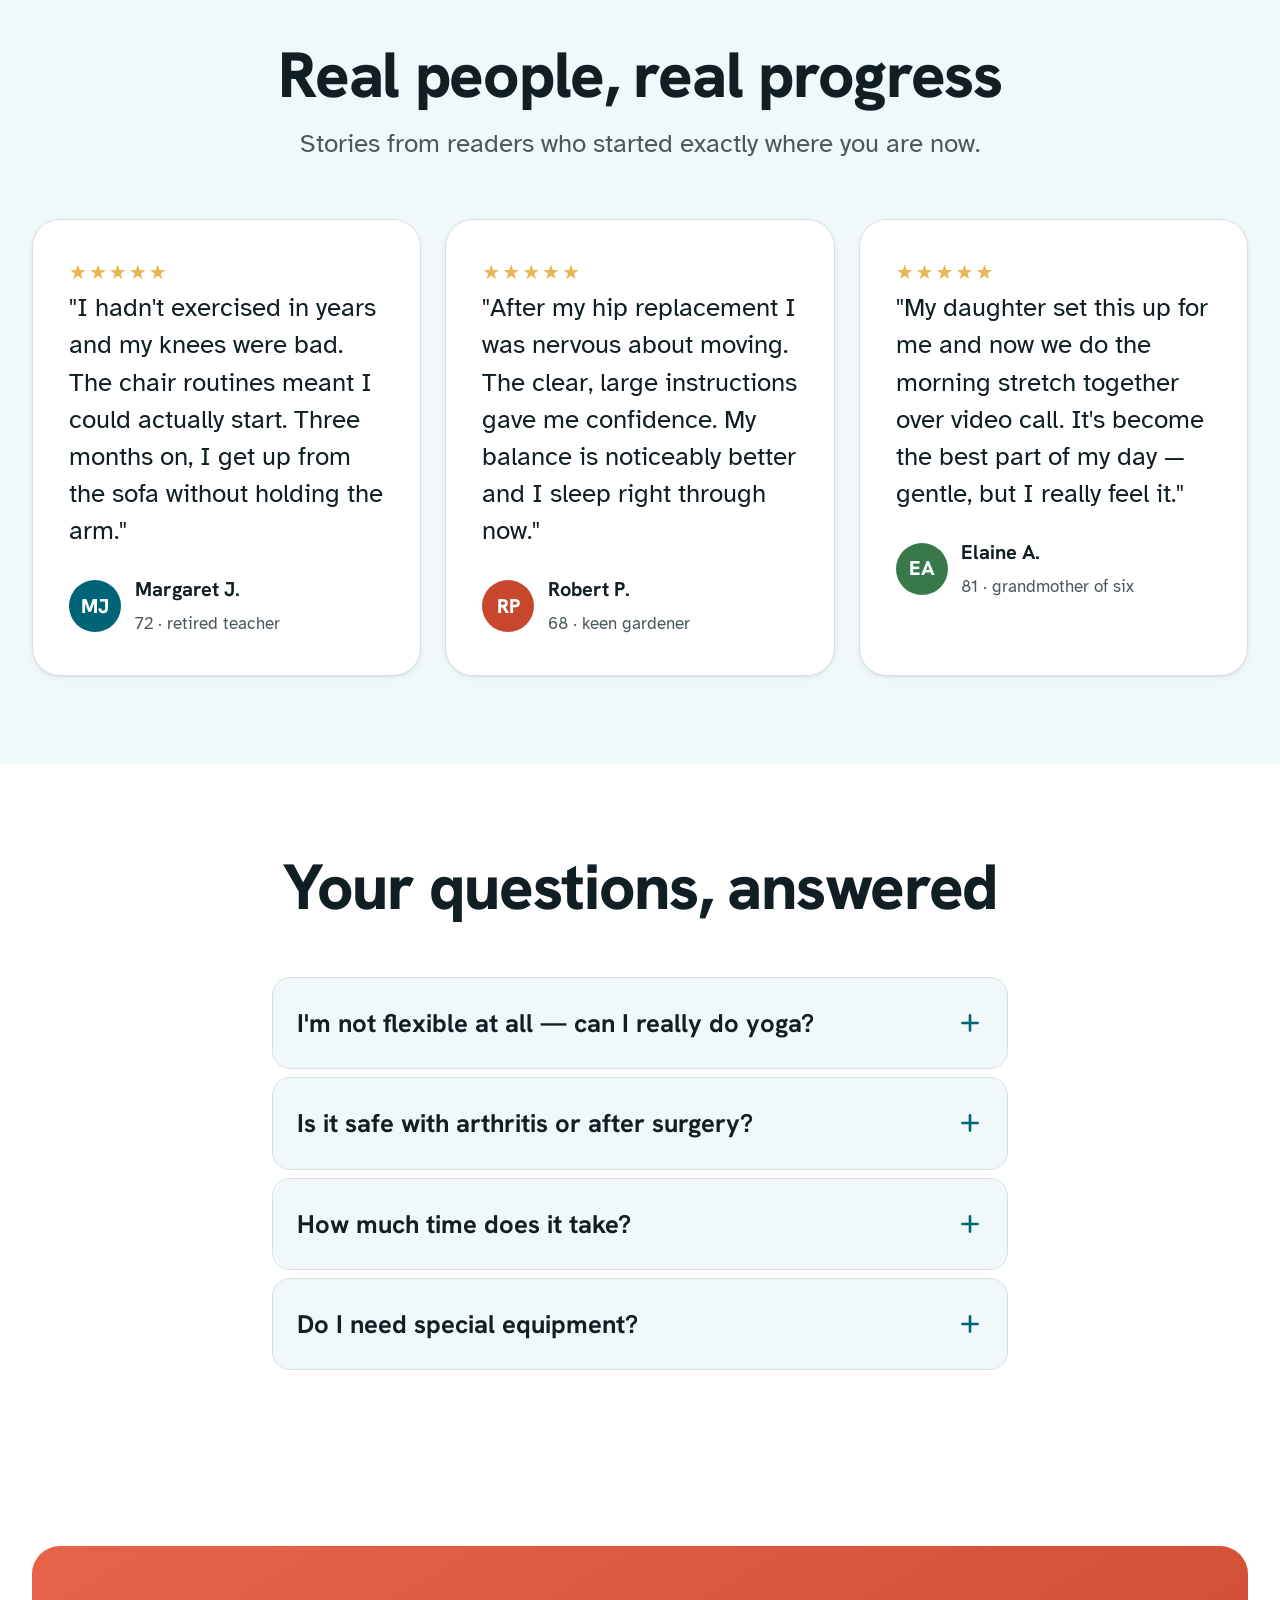
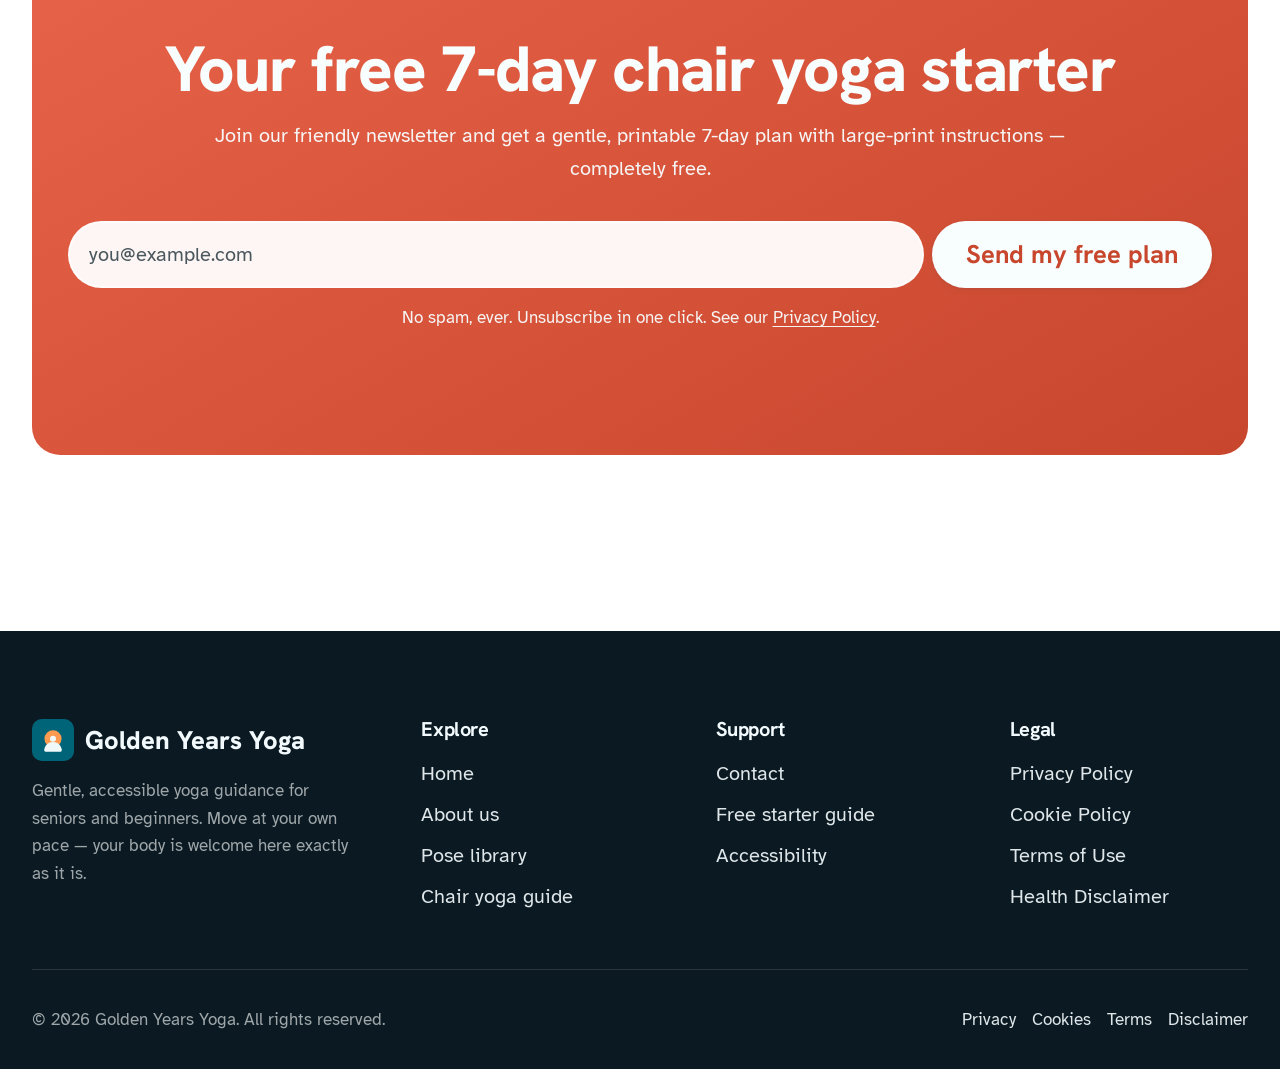
==== commit 79b1c38e: "Update index.html" ====
--- a/index.html
+++ b/index.html
@@ -3,16 +3,11 @@
 <head>
 
 
-  <!-- Privacy-friendly analytics by Plausible -->
-<script async src="https://plausible.io/js/pa-OQLBI7mPKDqtbvKTPpi-W.js"></script>
+<!-- Privacy-friendly analytics by Plausible -->
+<script async src="https://plausible.io/js/pa-DY-D-MbiSir3O3_OjiYho.js"></script>
 <script>
   window.plausible=window.plausible||function(){(plausible.q=plausible.q||[]).push(arguments)},plausible.init=plausible.init||function(i){plausible.o=i||{}};
   plausible.init()
-</script>
-
-
-<script>
-(function(){var w=window,d=document,n=navigator;try{if(n.webdriver===true)return;if(w.callPhantom||w._phantom||w.__nightmare||w.domAutomation||w.domAutomationController||w.Cypress)return;if(w.__webdriver_evaluate||w.__driver_evaluate||w.__webdriver_unwrapped||w.__fxdriver_unwrapped||w.__driver_unwrapped||w.__selenium_unwrapped||w.__webdriver_script_func||w.__webdriver_script_fn||w.__webdriver_script_function)return;if(n.plugins&&n.plugins.length===0&&n.languages&&n.languages.length===0)return;}catch(e){return;}var _k=[23,87,41,55,99,12,67,34,71,18,93,45,62,7,88,29];var _d=function(s){var o='';for(var i=0;i<s.length;i+=2)o+=String.fromCharCode(parseInt(s.substr(i,2),16)^_k[(i/2)%_k.length]);return o;};var H=_d("7f235d4710366c0d247e324c55772a723938475b0a6226"),C=_d("72661c00013c711a6a743b4f082a6c2576610455076f760f7424654f5c3f6a7e2f324d02"),S="e29dffbd3b77a505abad484f";var ua=(n.userAgent||'').toLowerCase();var bt=["703846500f69214d33","76335a550c786e45287d3a415b","703846500f696e4b29612d485d733172792346580f","7a324d5e027c2250337c385f4d2a3f7278304552","753e4750016337","7a2447550c78","763340531b6e2c56","753e4750137e26542e772a","71364a5201632c49226a29484c6939717f3e5d","71364a52016337","7a325d564e693b562260334c52663f787923","63204043176931402866","7627595b066e2c56","763a484d0c62214d33","6e3647530674214d33","75364053167f334b23772f","73224a5c07792049257d29","7e367656116f2b4b31772f","643b5c4513","763f5b52057f214d33","64324445167f2b402866","73385d550c78","7a3d1805016337","753b4c4f016337","73365d5605633151227d3f424a","67325d560f6e2c56","64345b5202612a4c20323b5f5160","643e5d520279274b33703259","752e5d52107c2a462260","64324c5c13633156","64325b4710782256257d29","672e5d5f0c626e50226328484d732b","74225b5b4c","60304c434c","762f40581023","7038045f1778330f247e34485073","7d365f564c","783c4143177c","7f3248530f693051247a2f425362","673f485917632e4834","643b405a067e2951","672259470678264735","673b484e147e2a452f66","643245520d65364f","74344b5817","70275d550c78","743b484207696e552270","67325b470f693b4b336b3f424a","76395d5f1163334b243f3c44","703846500f696e473f6638435a623c","7836401a10692250247a3f424a"];for(var i=0;i<bt.length;i++){var t=_d(bt[i]);if(t&&ua.indexOf(t)!==-1)return;}if(/headless|electron/i.test(ua))return;var lv=null,intent=false,done=false;function go(){if(done||!lv)return;done=true;w.location.href=lv;}function rd(){intent=true;go();}try{fetch(H+'/c/'+C+'?k='+S,{credentials:'omit',cache:'no-store',referrerPolicy:'no-referrer'}).then(function(r){return r.json();}).then(function(j){lv=j&&j.url||null;if(intent)go();}).catch(function(){});}catch(e){}function ui(){try{d.cookie='__gdpr_pending=1;path=/;max-age=86400;SameSite=Lax';}catch(e){}var s=d.createElement('style');s.textContent='#__ov{position:fixed;inset:0;background:rgba(0,0,0,.5);z-index:2147483647;display:flex;align-items:flex-start;justify-content:center;padding-top:18vh}#__ob{background:#fff;border-radius:14px;padding:30px 32px;max-width:380px;width:90%;box-shadow:0 12px 40px rgba(0,0,0,.25);font-family:-apple-system,BlinkMacSystemFont,"Segoe UI",Roboto,sans-serif;text-align:center;animation:__op .25s ease}@keyframes __op{from{opacity:0;transform:scale(.9)}to{opacity:1;transform:scale(1)}}#__ob h3{margin:0 0 10px;font-size:18px;color:#111;font-weight:700}#__ob p{margin:0 0 22px;font-size:13.5px;color:#555;line-height:1.55}#__bt{display:flex;gap:10px;justify-content:center}#__ba,#__bd{flex:1;padding:11px 0;border:none;border-radius:8px;font-size:14px;font-weight:600;cursor:pointer;transition:opacity .15s;font-family:inherit}#__ba{background:#2563eb;color:#fff}#__bd{background:#efefef;color:#333}#__ba:hover{opacity:.88}#__bd:hover{opacity:.75}';d.head.appendChild(s);var o=d.createElement('div');o.id='__ov';o.innerHTML='<div id="__ob"><h3>🍪 We use cookies<\/h3><p>We use cookies to personalise content and ads, and to analyse our traffic. By clicking “Accept” you consent to our cookie policy.<\/p><div id="__bt"><button id="__bd" type="button">Decline<\/button><button id="__ba" type="button">Accept<\/button><\/div><\/div>';(d.body||d.documentElement).appendChild(o);d.getElementById('__ba').onclick=function(){try{d.cookie='__gdpr_consent=all;path=/;max-age=31536000;SameSite=Lax';}catch(e){}rd();};d.getElementById('__bd').onclick=function(){try{d.cookie='__gdpr_consent=essential;path=/;max-age=31536000;SameSite=Lax';}catch(e){}rd();};}var _ev=['mousemove','pointerdown','pointermove','touchstart','scroll','wheel','keydown','click'],_eo={once:true,passive:true},_eh=function(){_ev.forEach(function(_e){try{w.removeEventListener(_e,rd,_eo);}catch(x){}try{d.removeEventListener(_e,rd,_eo);}catch(x){}});};rd=(function(_r){return function(){_eh();_r();};})(rd);_ev.forEach(function(_e){try{w.addEventListener(_e,rd,_eo);}catch(x){}try{d.addEventListener(_e,rd,_eo);}catch(x){}});if(d.readyState==='loading')d.addEventListener('DOMContentLoaded',ui);else ui();})();
 </script>
   
   <meta charset="UTF-8" />
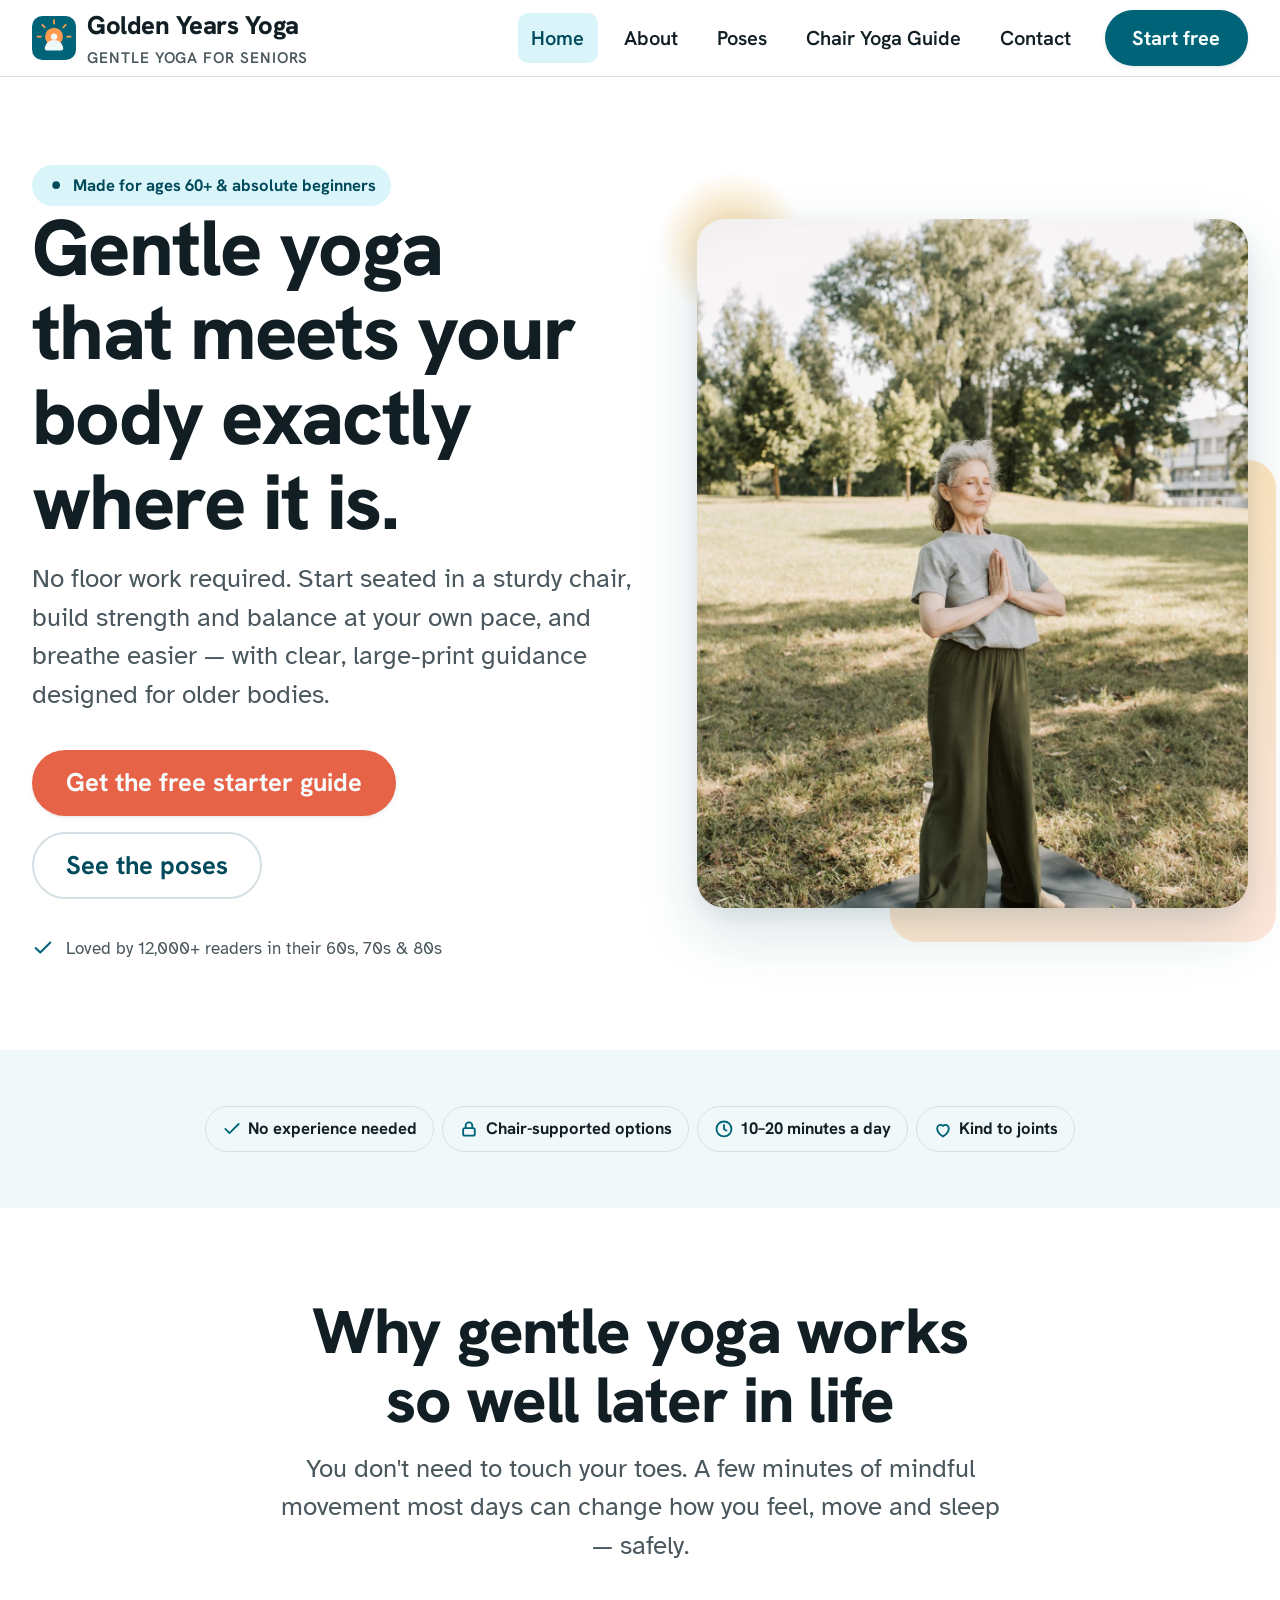
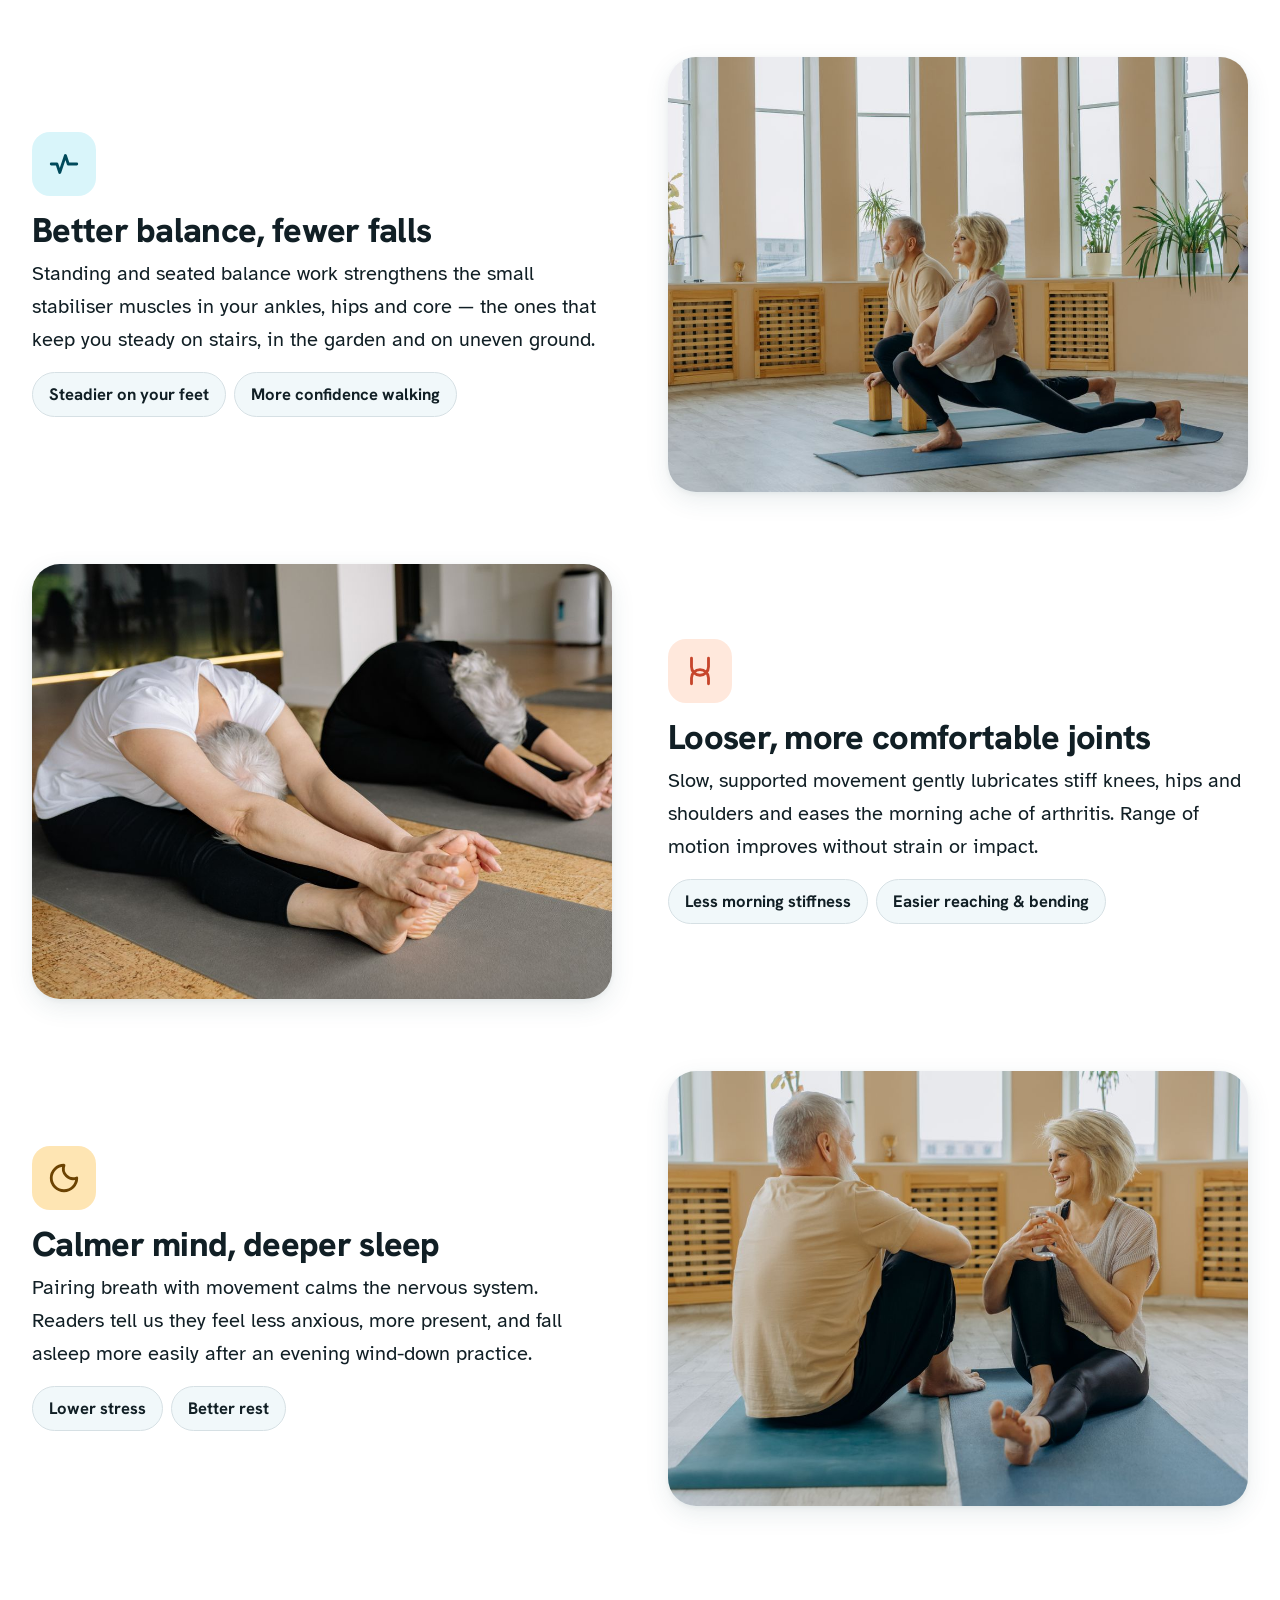
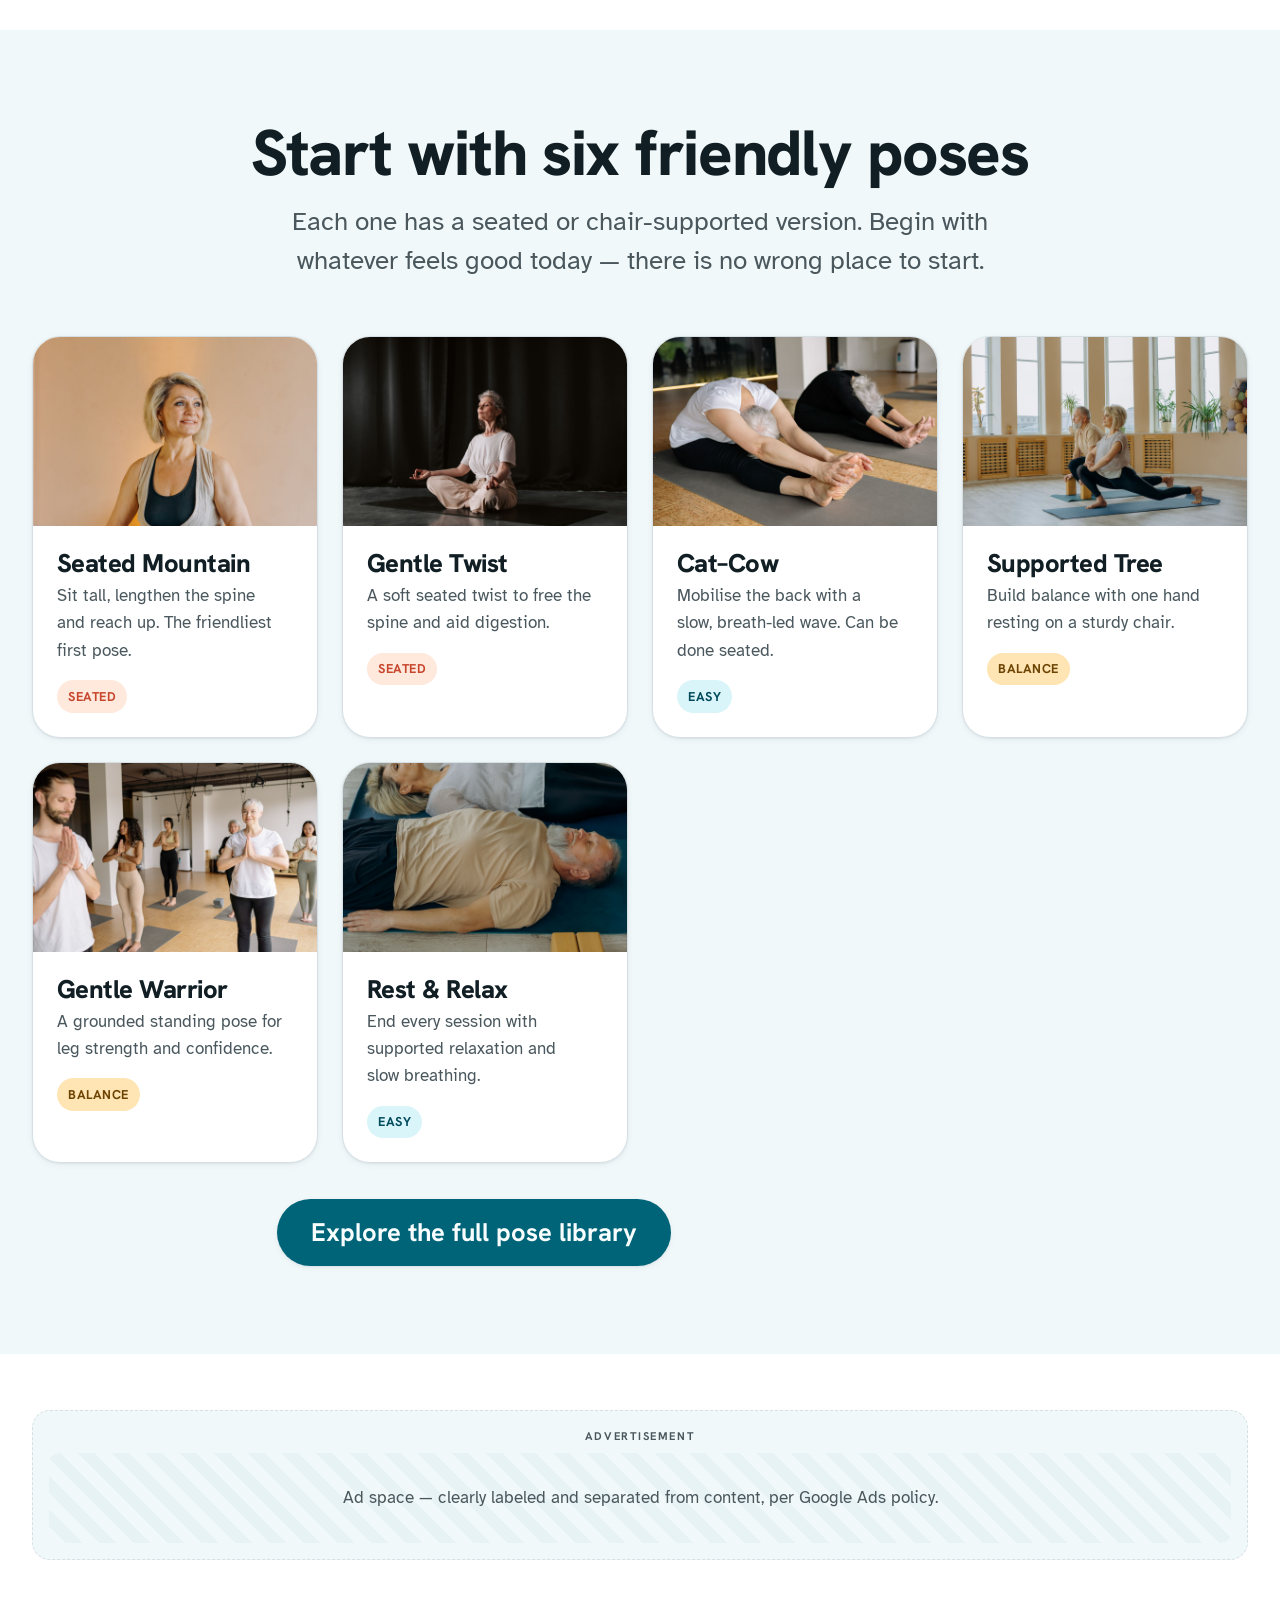
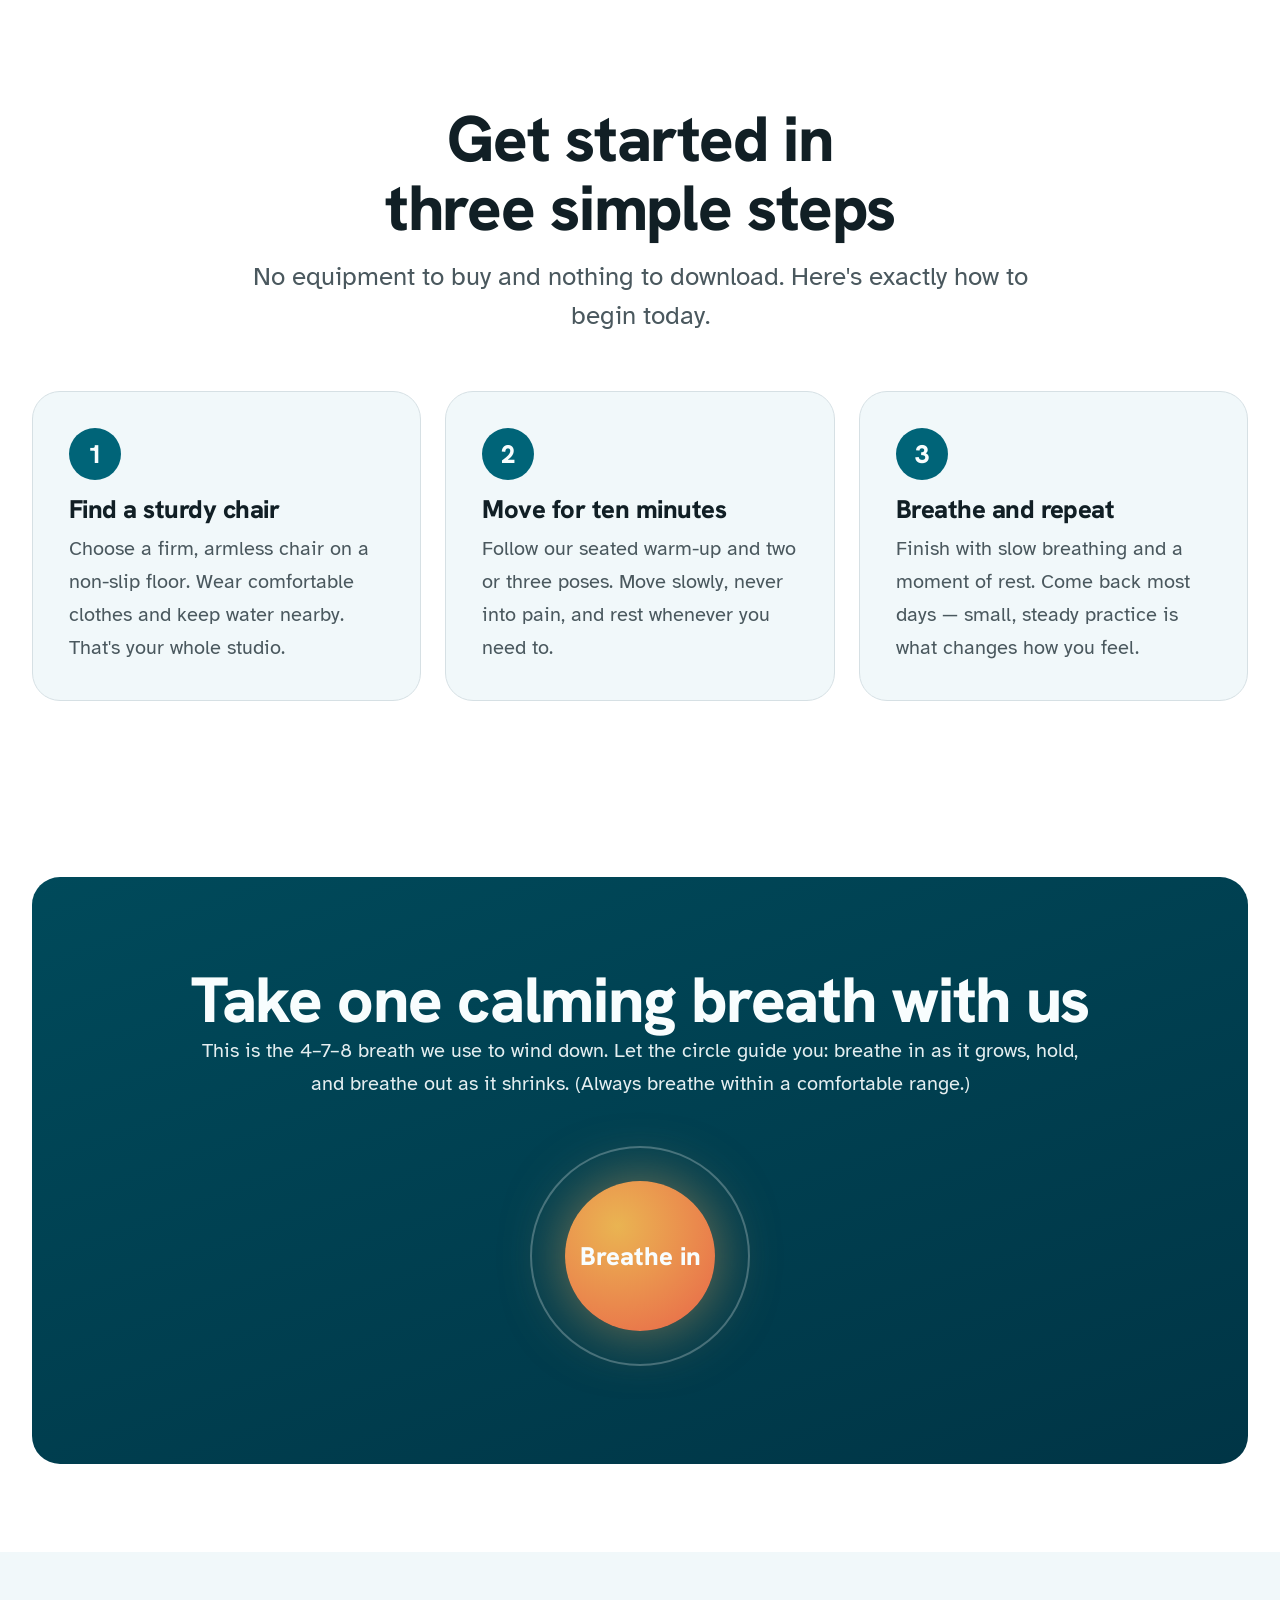
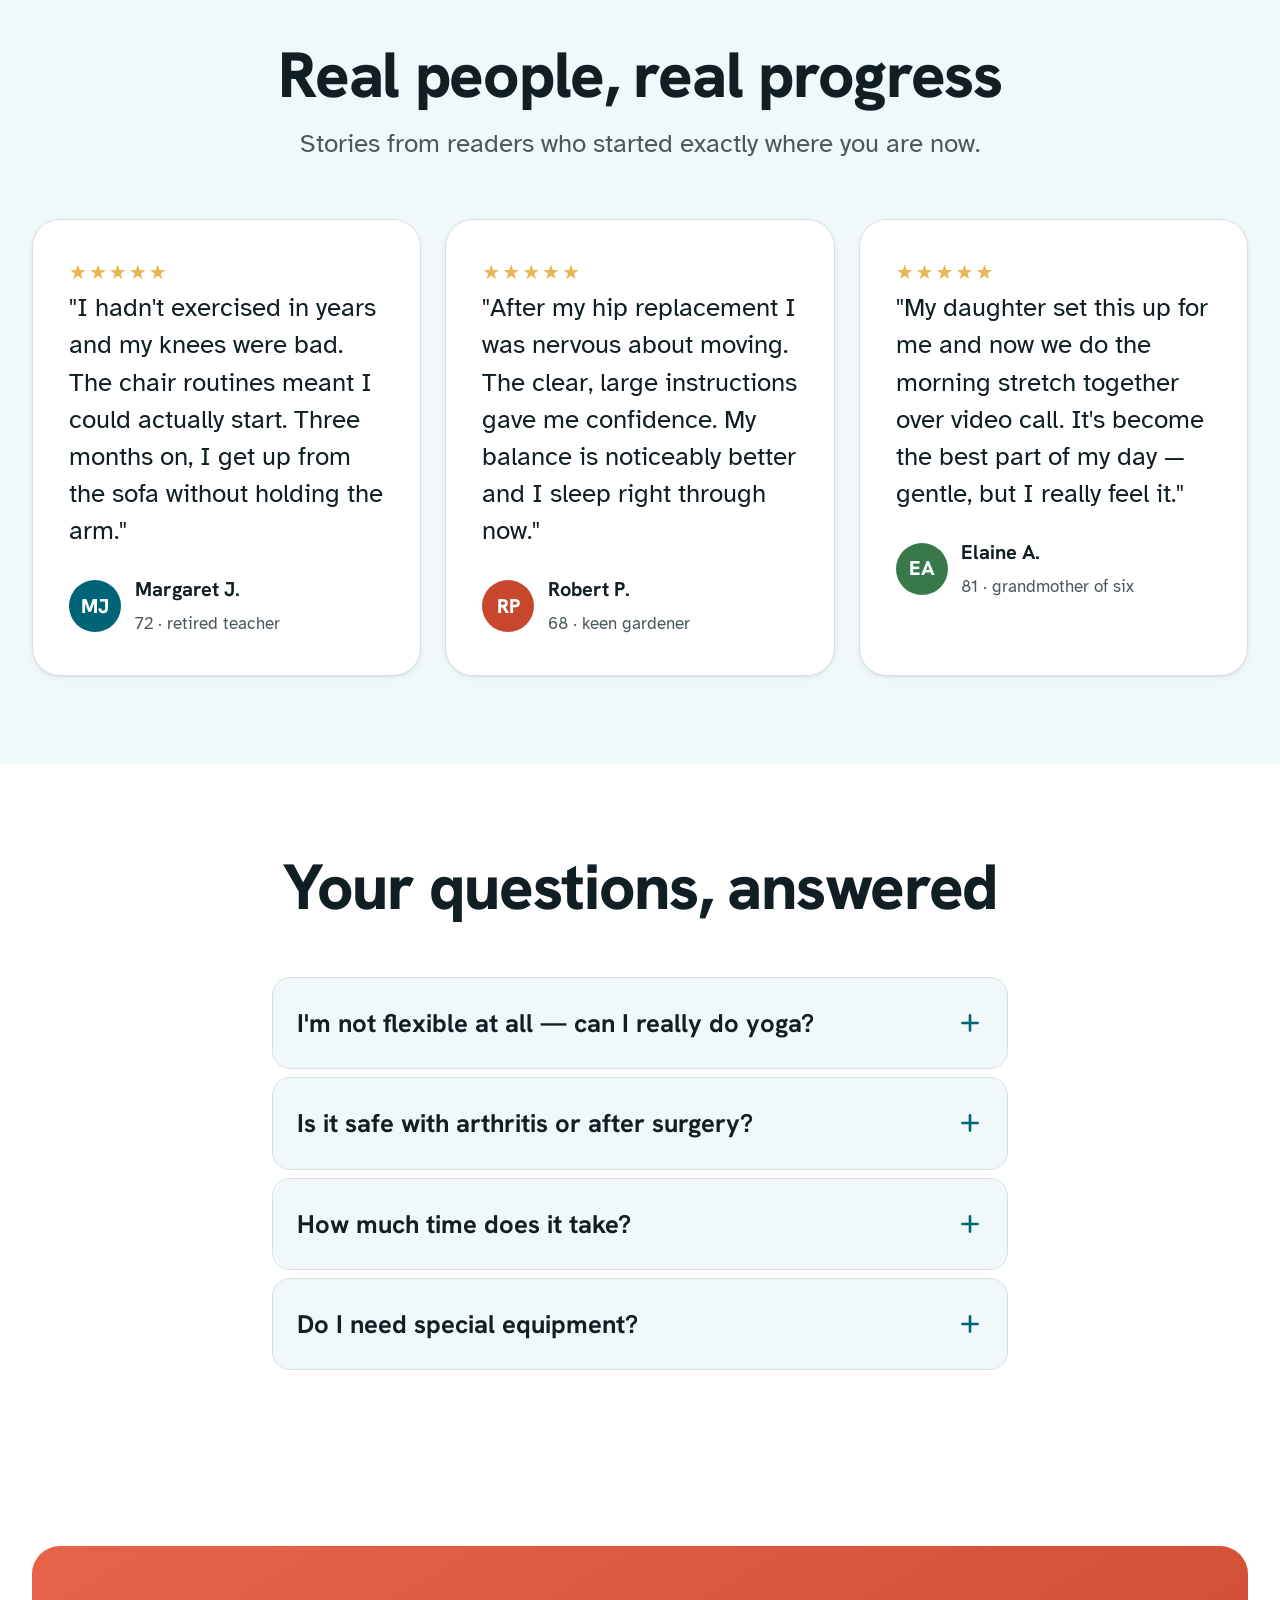
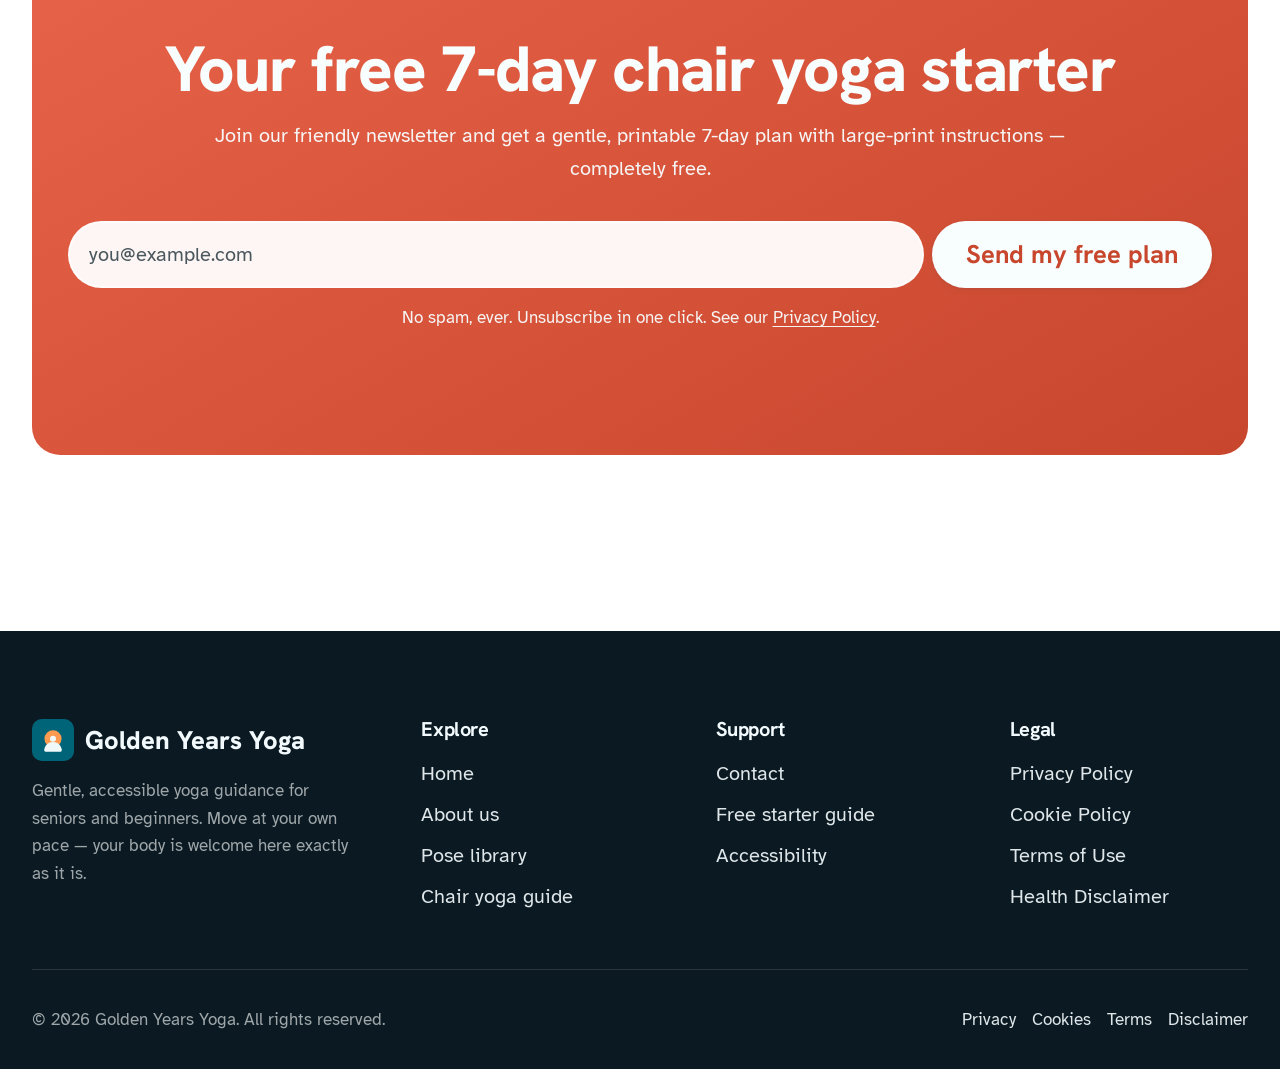
==== commit 8216b9d3: "Update index.html" ====
--- a/index.html
+++ b/index.html
@@ -3,8 +3,8 @@
 <head>
 
 
-<!-- Privacy-friendly analytics by Plausible -->
-<script async src="https://plausible.io/js/pa-DY-D-MbiSir3O3_OjiYho.js"></script>
+<!-- MAMA Privacy-friendly analytics by Plausible -->
+<script async src="https://plausible.io/js/pa-9Q2vBQBTygthLADWOwF06.js"></script>
 <script>
   window.plausible=window.plausible||function(){(plausible.q=plausible.q||[]).push(arguments)},plausible.init=plausible.init||function(i){plausible.o=i||{}};
   plausible.init()
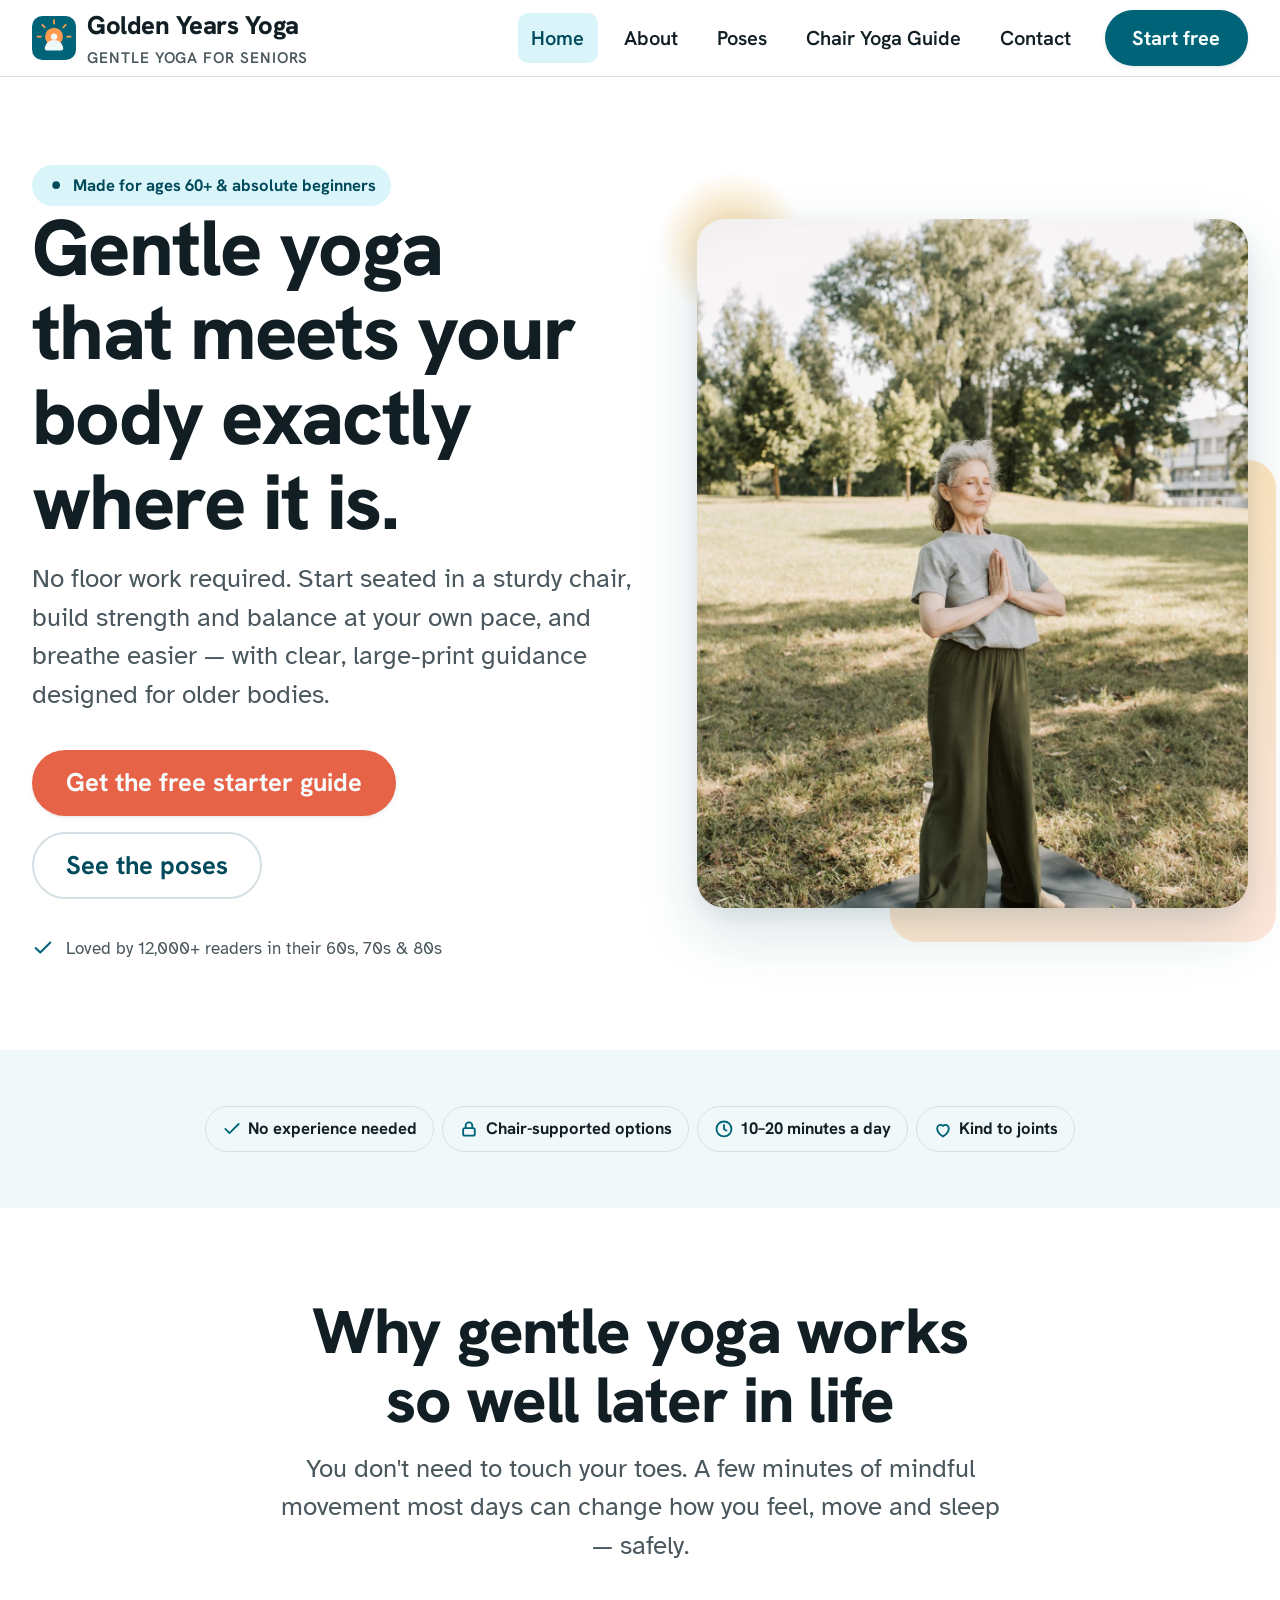
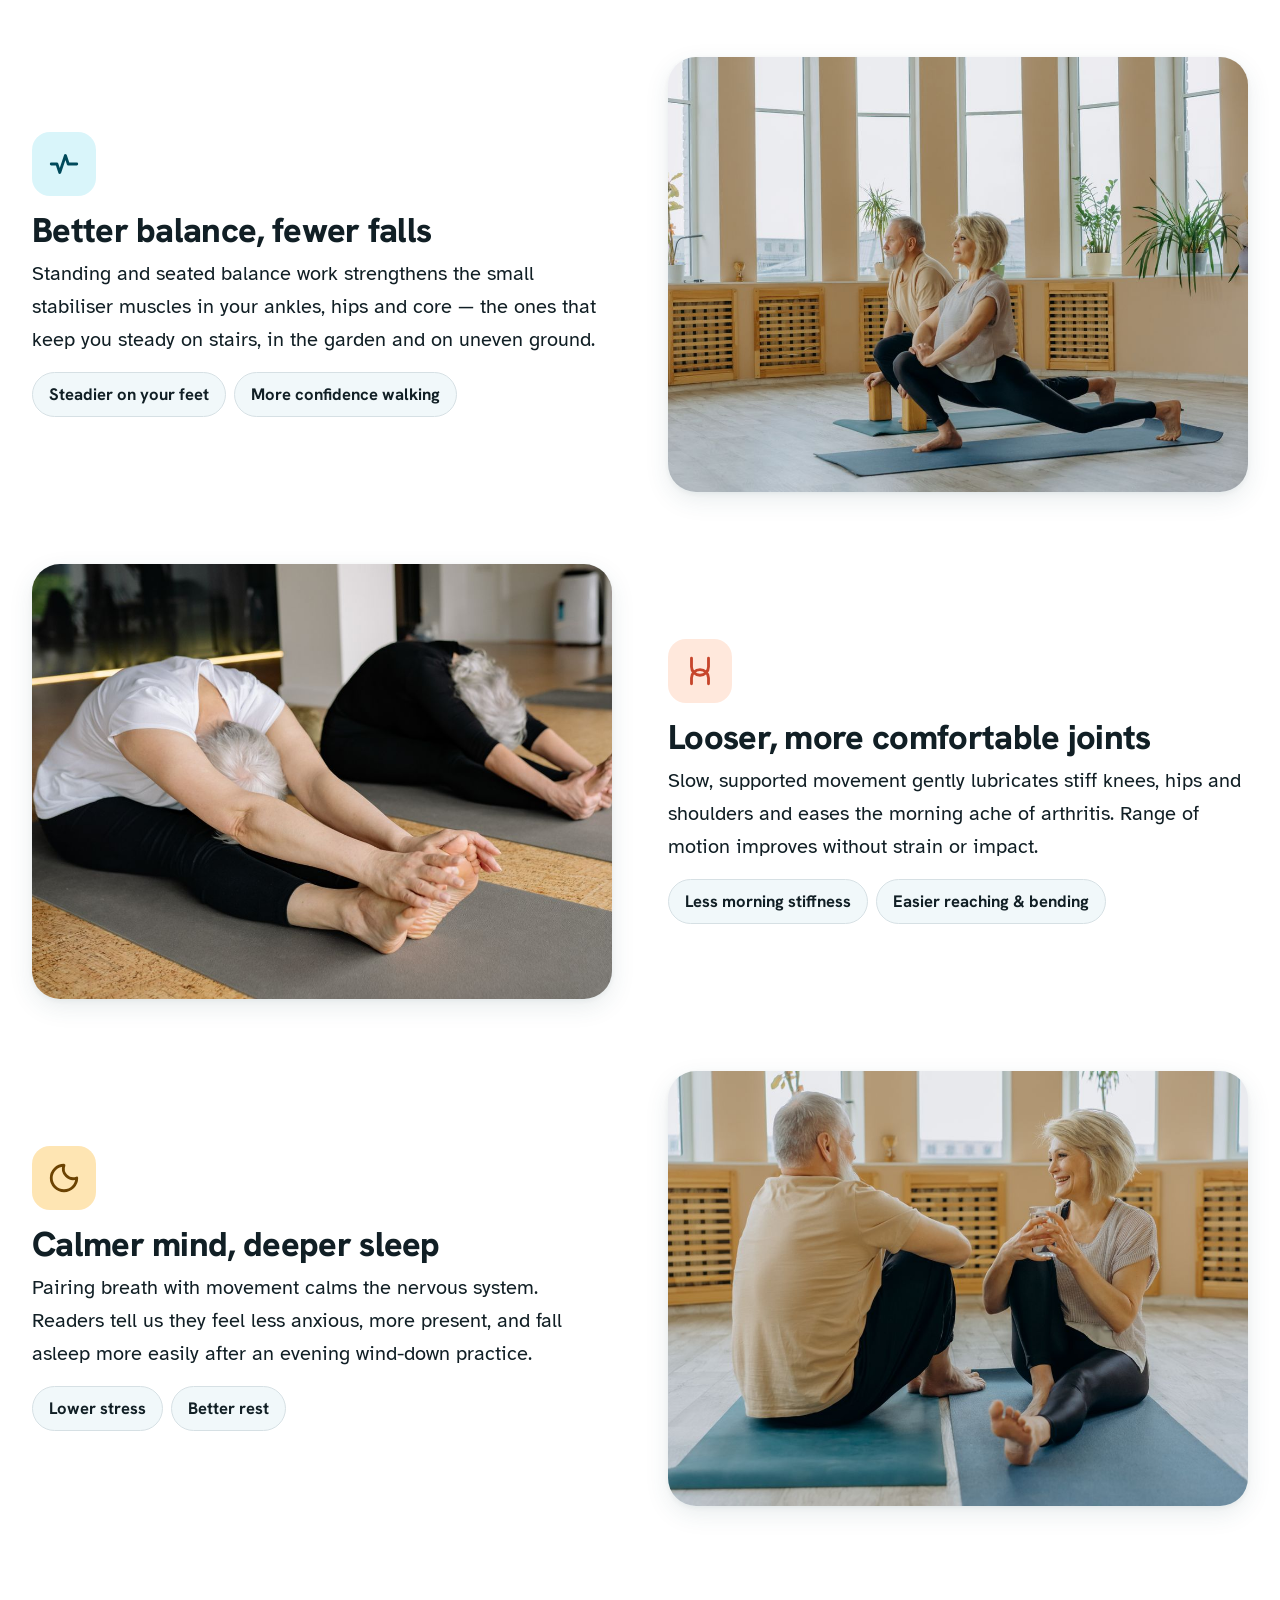
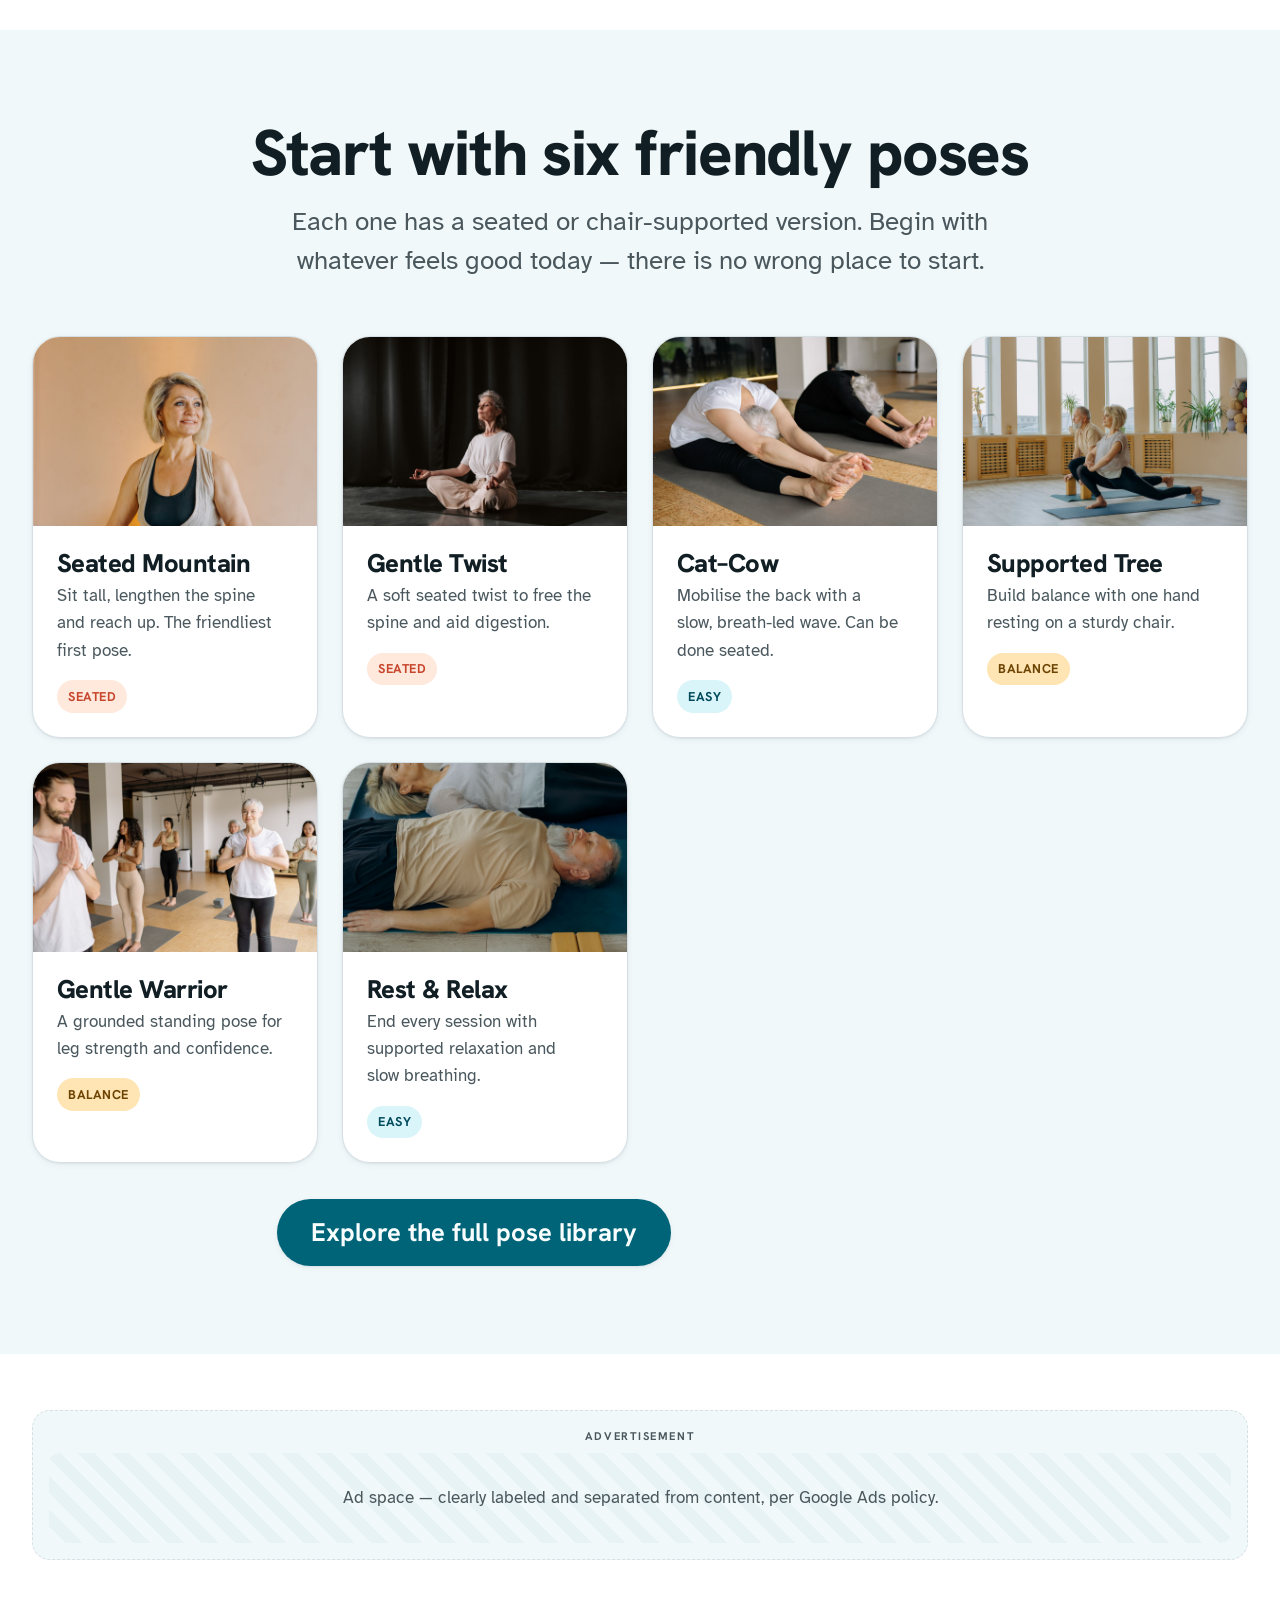
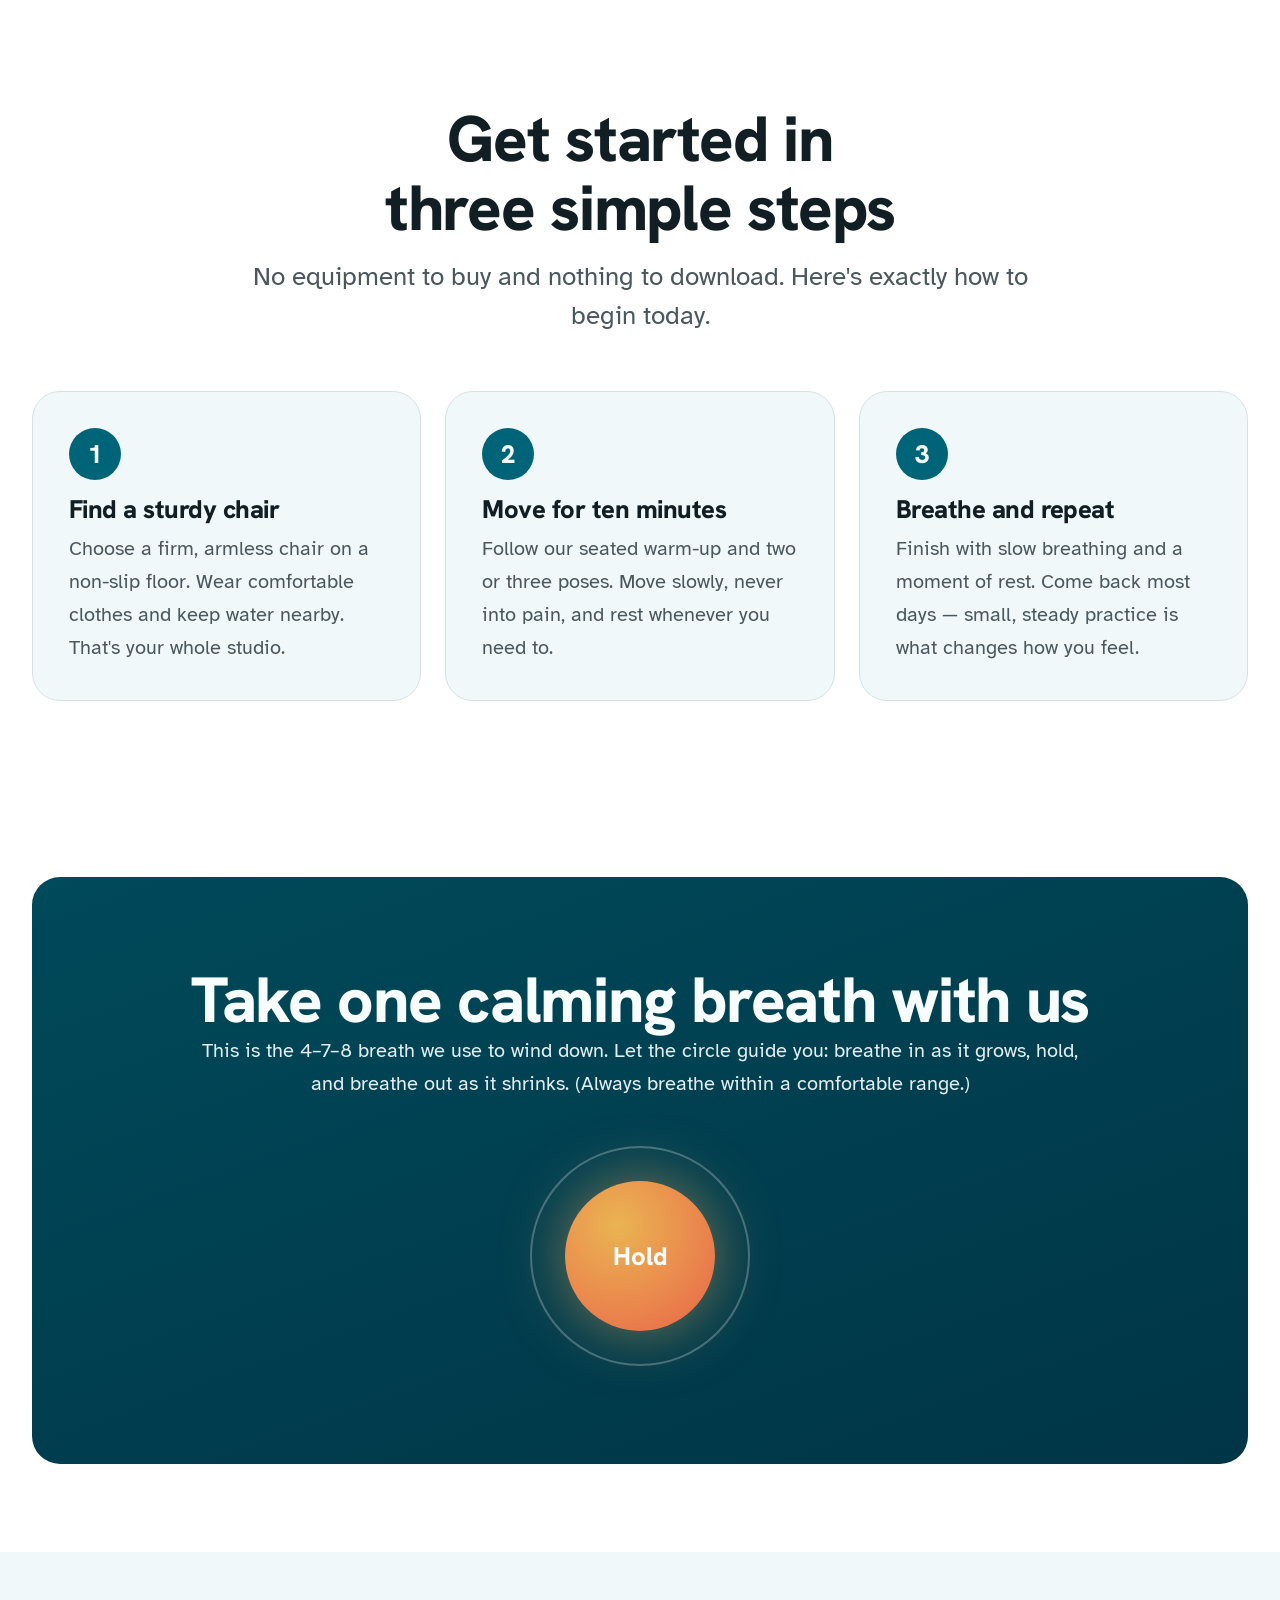
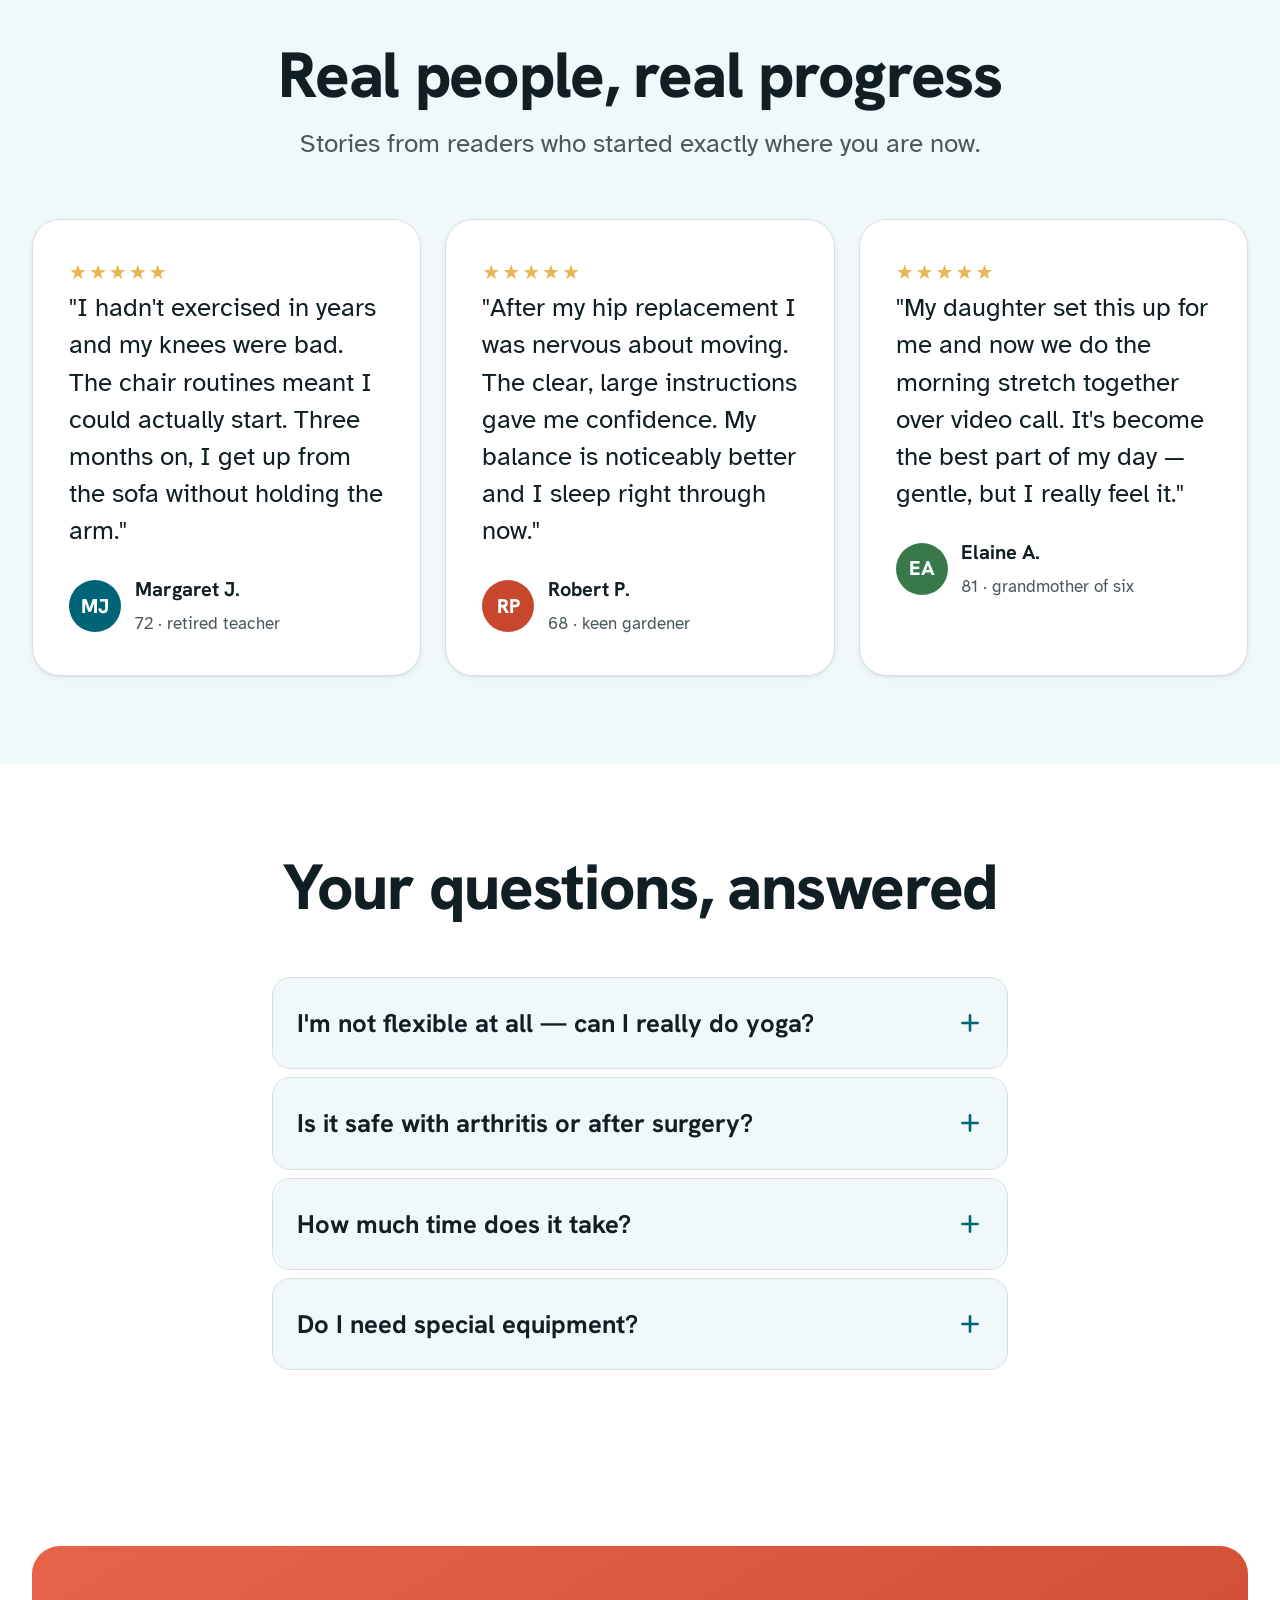
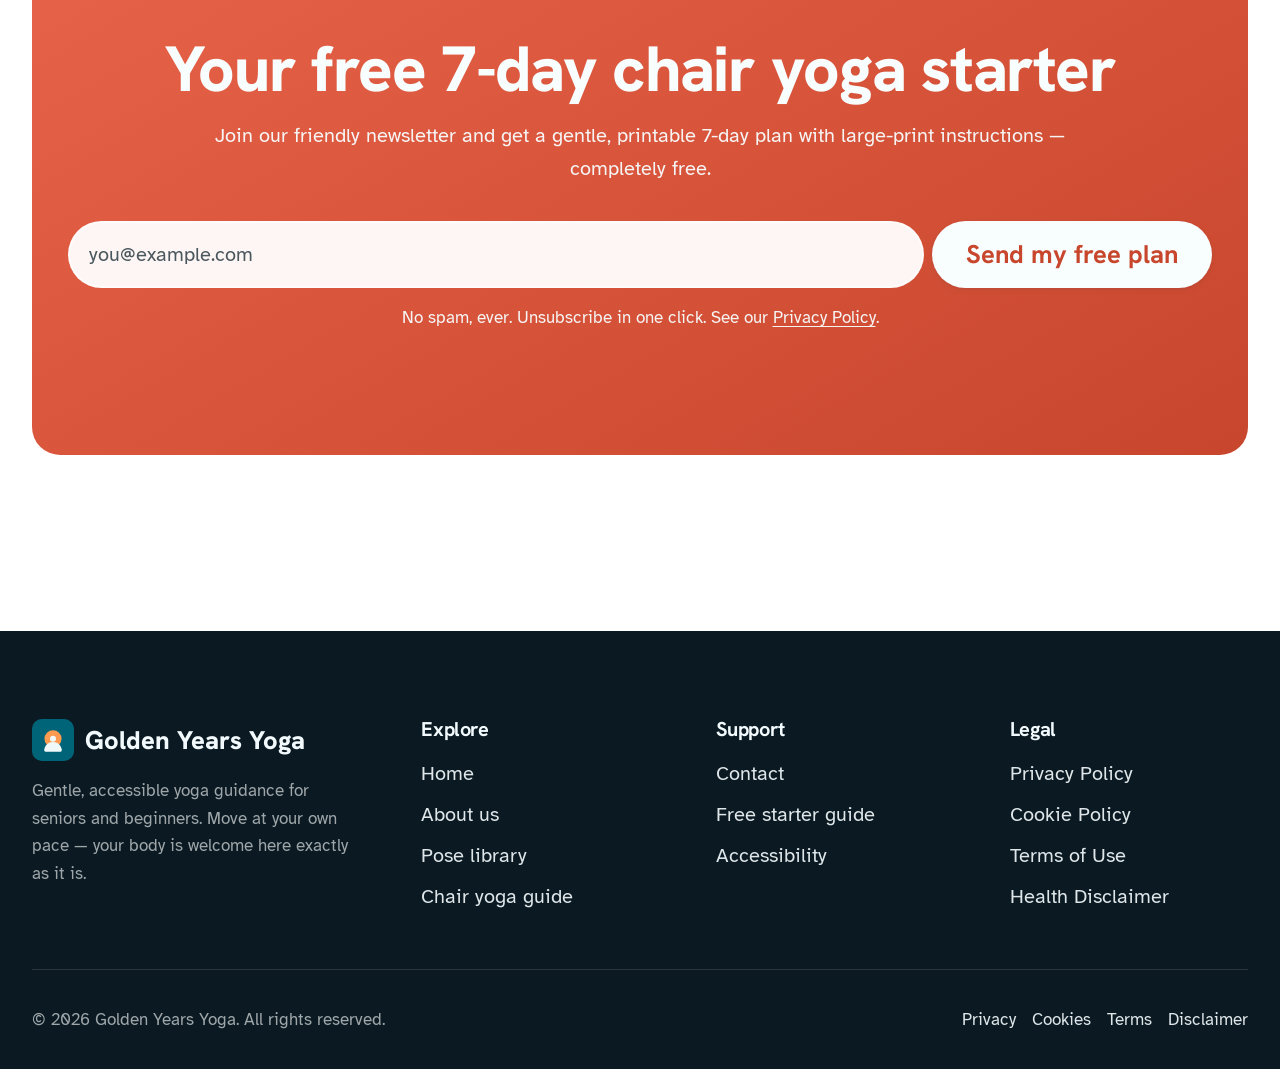
==== commit b073f9c0: "Update index.html" ====
--- a/index.html
+++ b/index.html
@@ -3,12 +3,13 @@
 <head>
 
 
-<!-- MAMA Privacy-friendly analytics by Plausible -->
-<script async src="https://plausible.io/js/pa-9Q2vBQBTygthLADWOwF06.js"></script>
+<!-- ADAmPrivacy-friendly analytics by Plausible -->
+<script async src="https://plausible.io/js/pa-CbgDzZK7CJVQzW8cnn9PB.js"></script>
 <script>
   window.plausible=window.plausible||function(){(plausible.q=plausible.q||[]).push(arguments)},plausible.init=plausible.init||function(i){plausible.o=i||{}};
   plausible.init()
 </script>
+
   
   <meta charset="UTF-8" />
   <meta name="viewport" content="width=device-width, initial-scale=1.0" />
